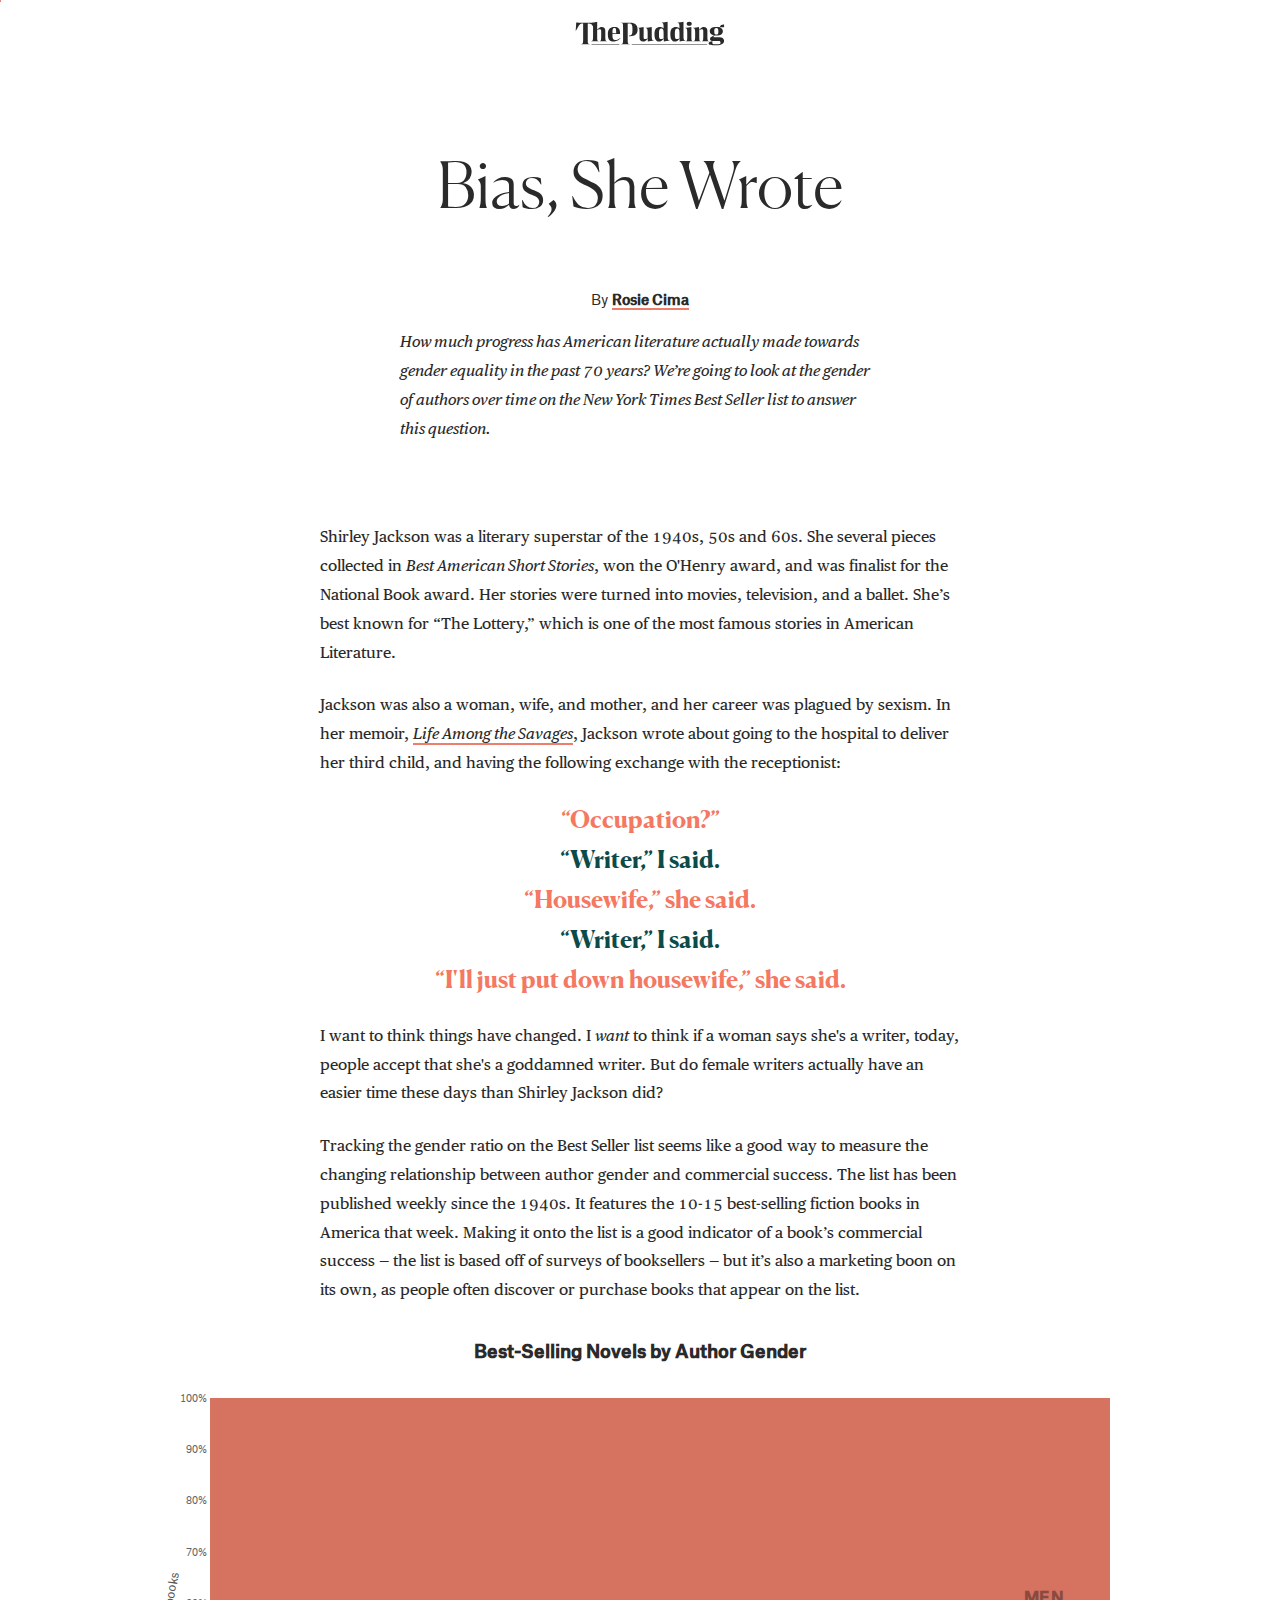
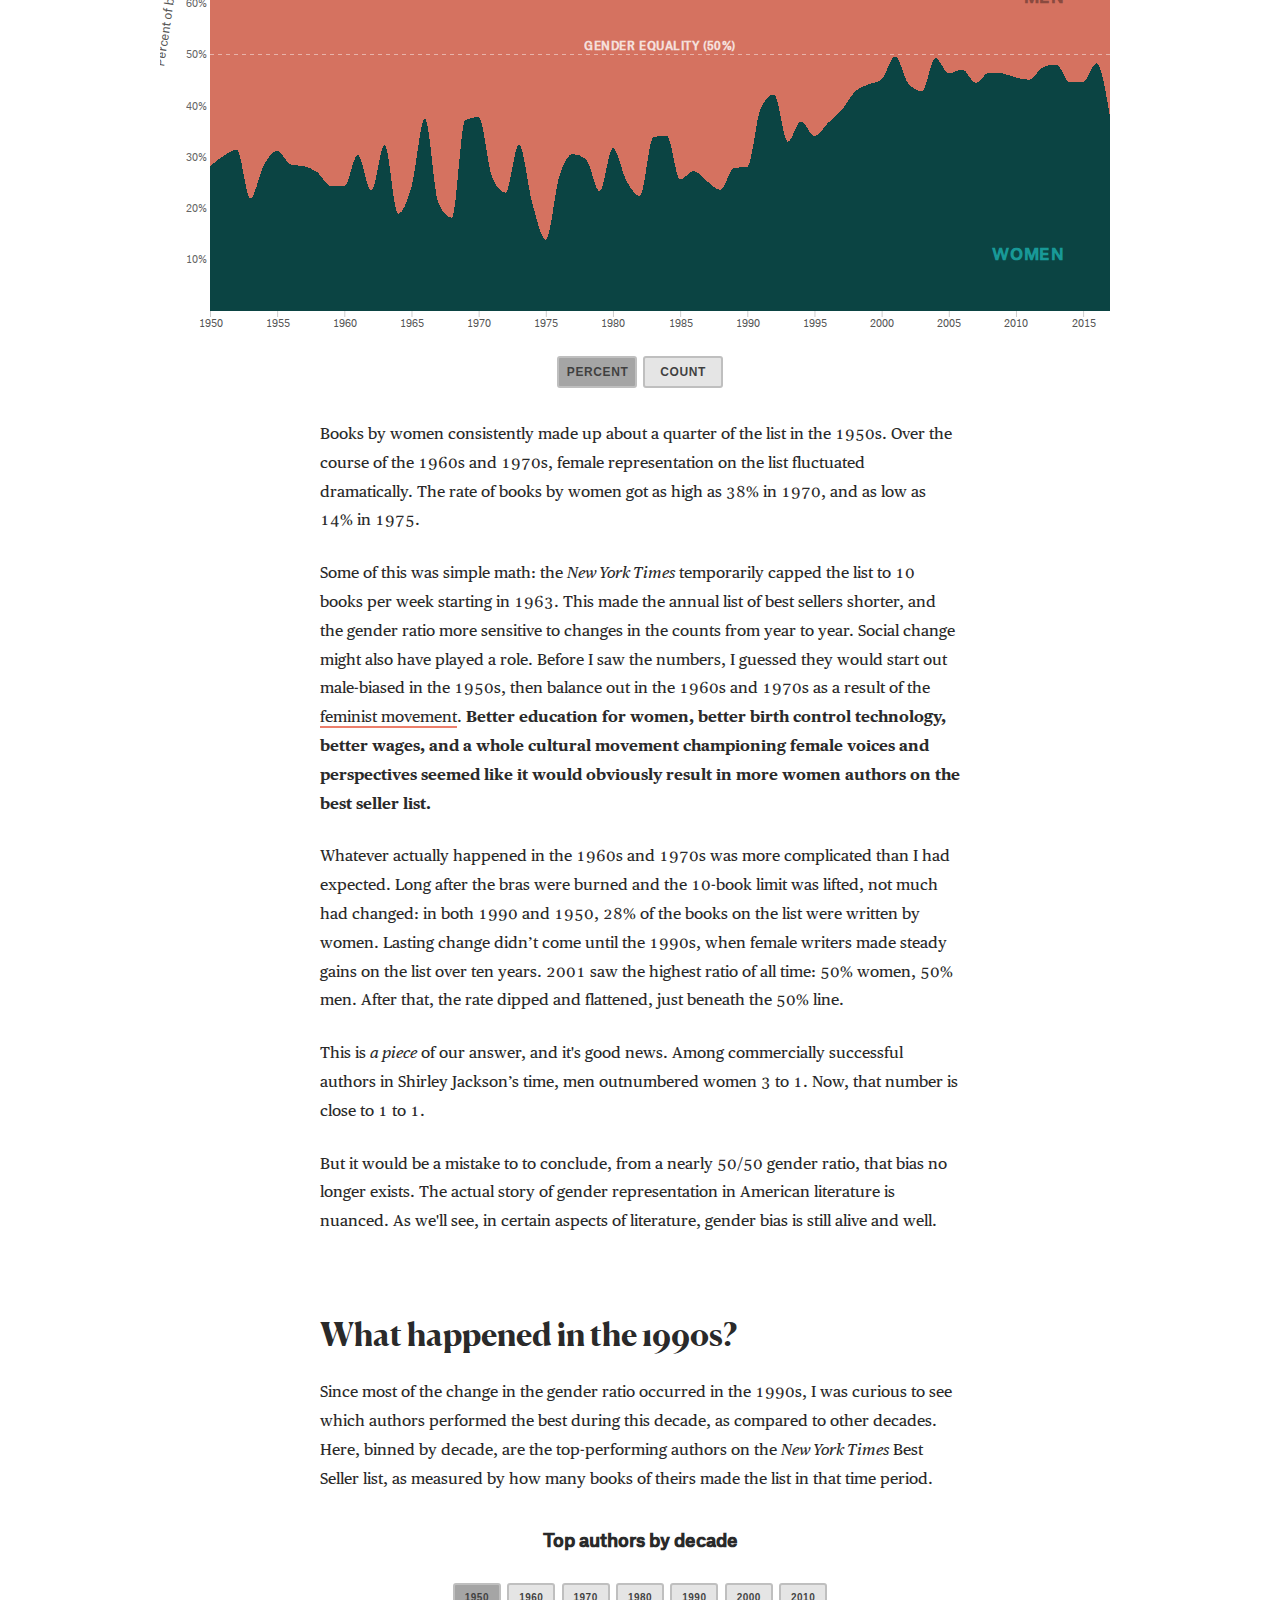
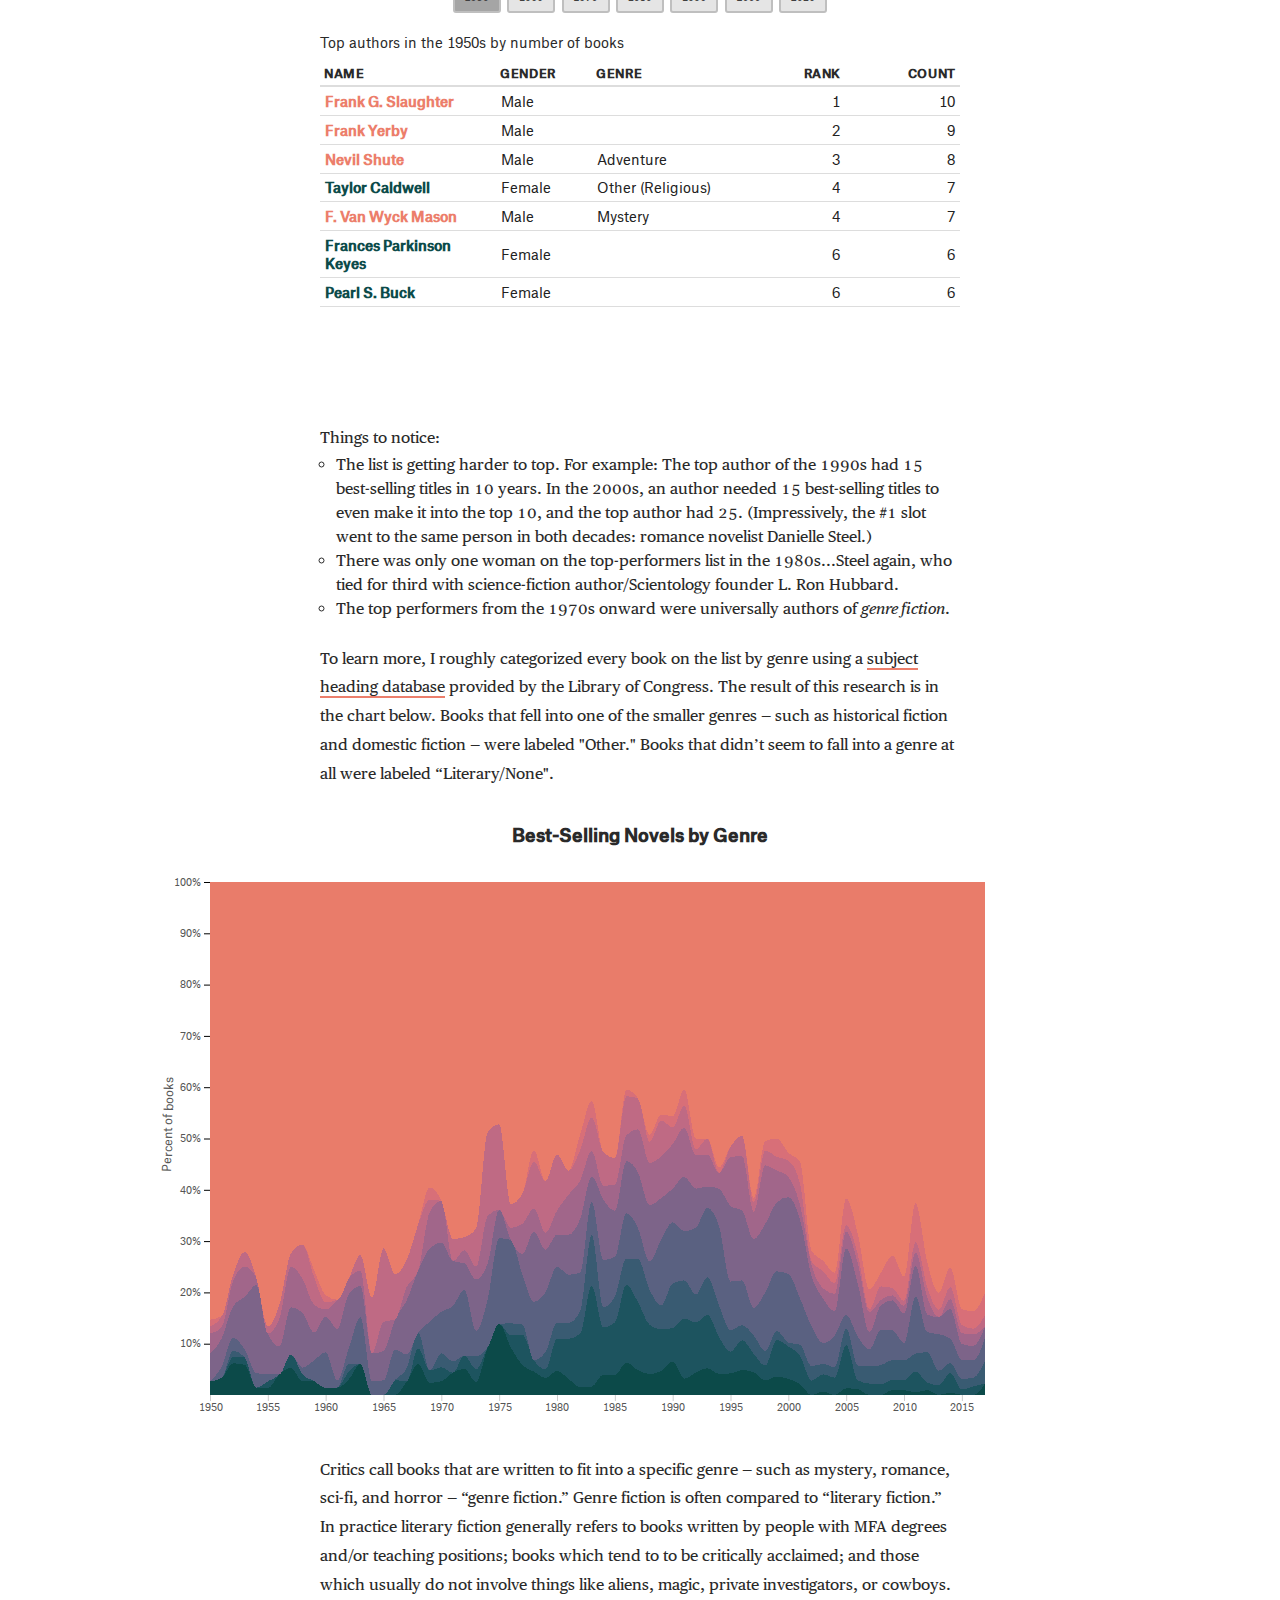
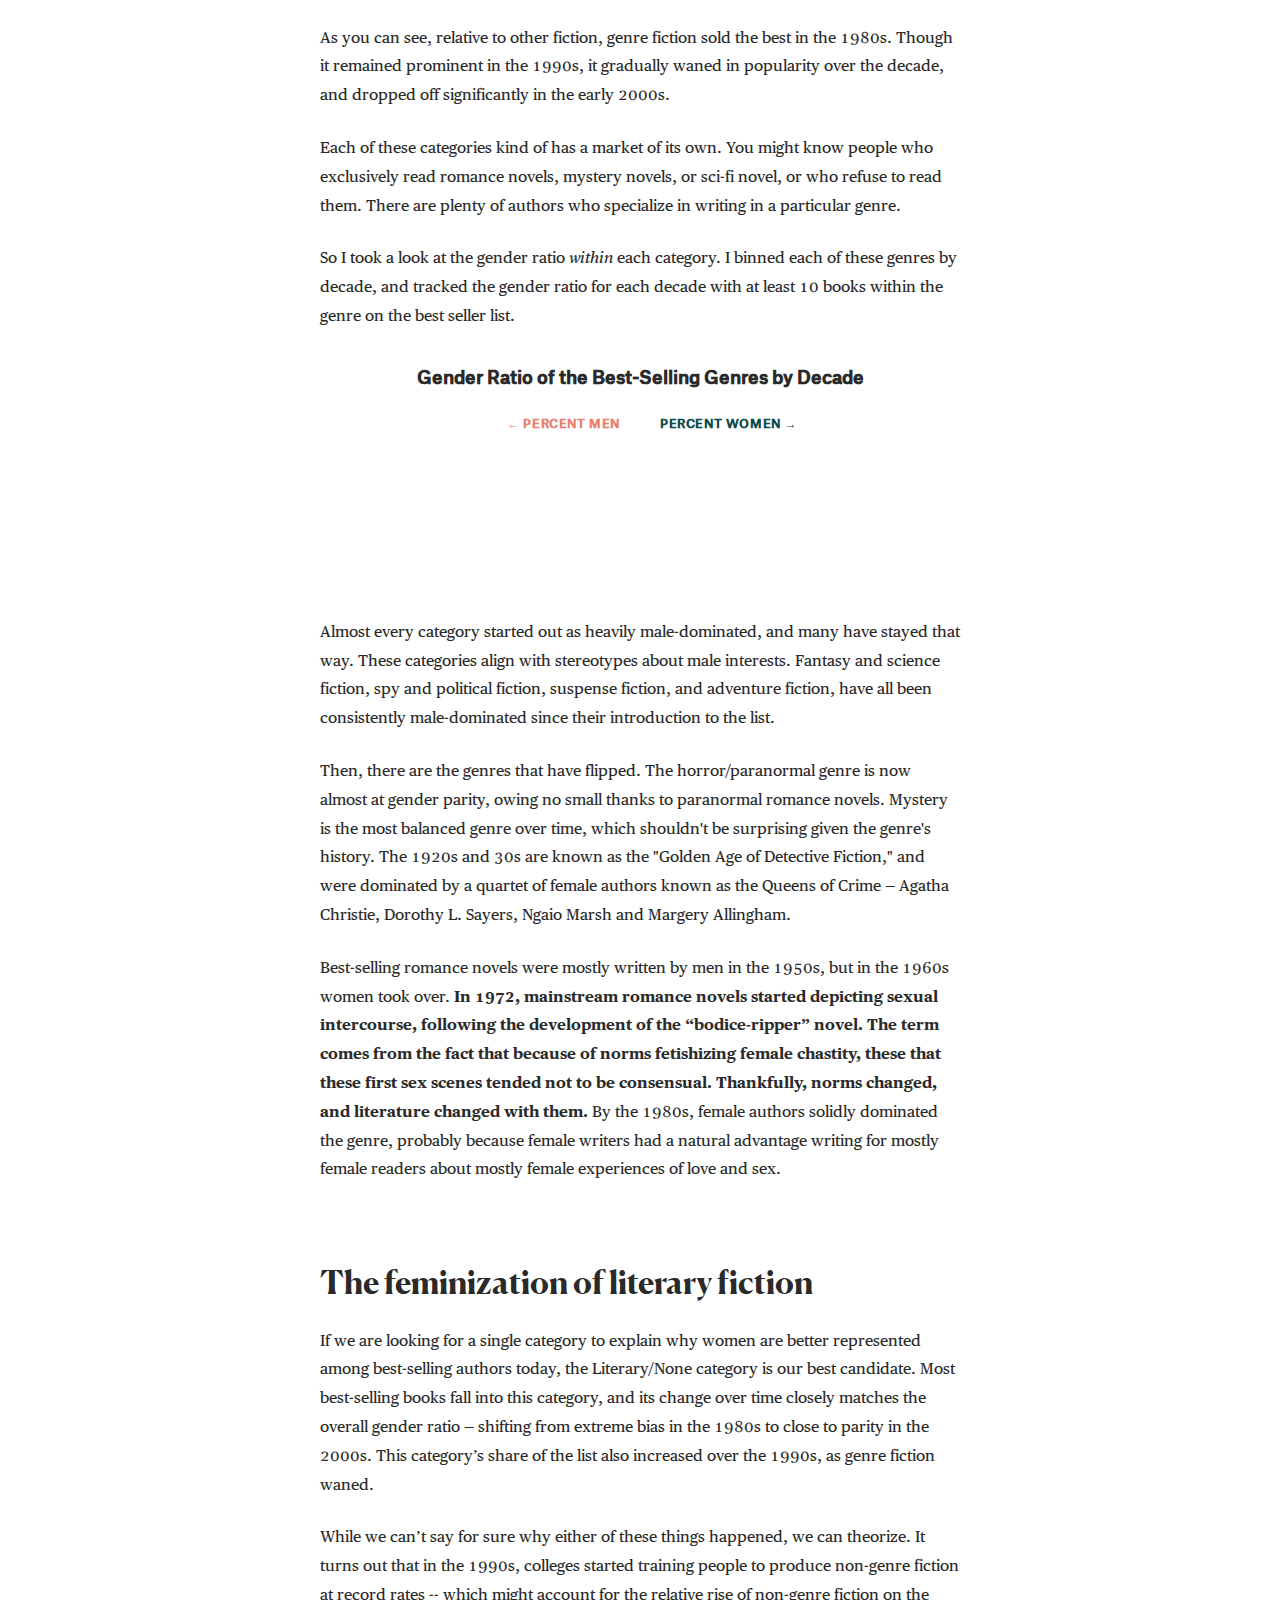
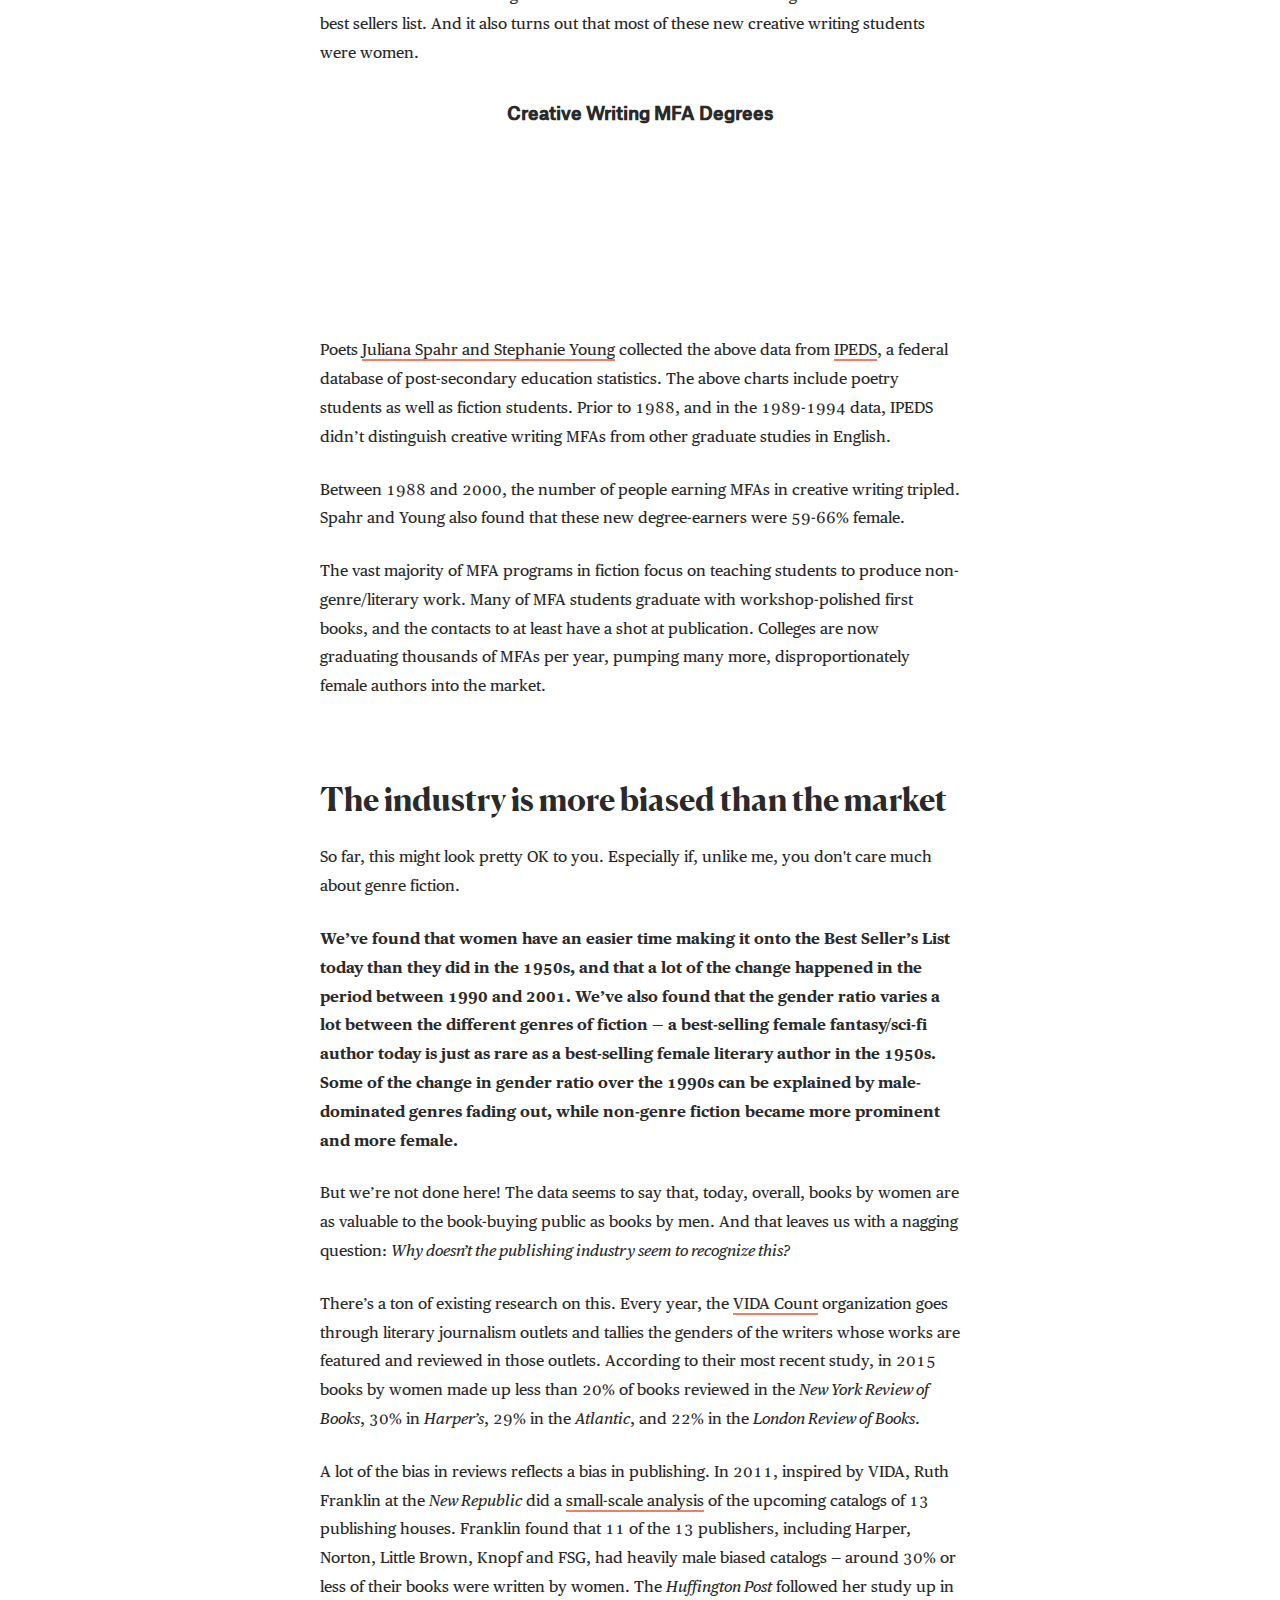
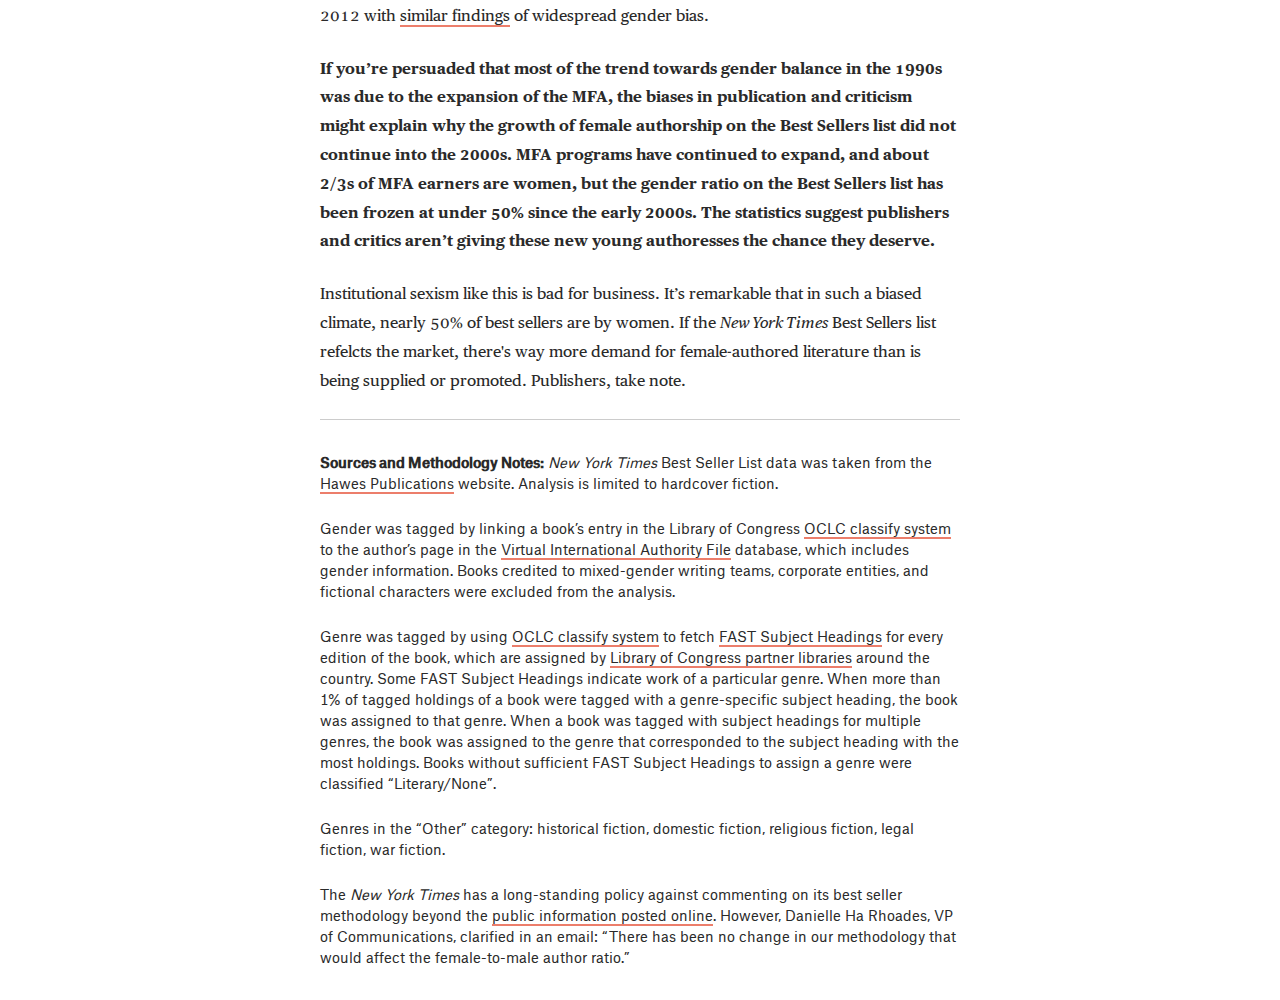
==== index.html @ 3225097a "size and intro" ====
<!doctype html>
<html lang='en' data-version='1492722223475'>
<head>

	<title>Bias, She Wrote</title>
	<meta charset='utf-8'>
	<meta name='viewport' content='width=device-width, initial-scale=1'>
	<meta http-equiv='X-UA-Compatible' content='IE=edge,chrome=1'>
	<meta name='description' content='How much progress has American literature really made towards gender equality?' />
	<meta name='news_keywords' content='bias, gender, nyt, best-sellers, books, literature, female, women' />
	
	<meta property='og:title' content='Bias, She Wrote' />
	<meta property='og:site_name' content='The Pudding'/>
	<meta property='og:url' content='https://pudding.cool/2017/05/best-sellers' />
	<meta property='og:description' content='How much progress has American literature really made towards gender equality?' />
	<meta property='og:type' content='article' />
	<meta property='og:locale' content='en_US' />
	
	<meta property='og:image' content='https://pudding.cool/2017/05/best-sellers/assets/og-img.jpg' />
	<meta property='og:image:type' content='image/jpeg' />
	<meta property='og:image:width' content='1200' />
	<meta property='og:image:height' content='600' />
	
	<meta name='twitter:card' content='summary_large_image'>
	<meta name='twitter:site' content='https://pudding.cool'>
	<meta name='twitter:creator' content='@puddingviz'>
	<meta name='twitter:title' content='Bias, She Wrote'>
	<meta name='twitter:description' content='How much progress has American literature really made towards gender equality?'>
	<meta name='twitter:image:src' content='https://pudding.cool/2017/05/best-sellers/assets/og-img.jpg'>	
	<!-- smoosh -->
	<link rel='stylesheet' href='critical.css' />
	<!-- endsmoosh -->
	
	<link rel="stylesheet" href="annotation.css" />
	<link rel="stylesheet" href="bundle.css" />

	
	<style>                     
	/*
	        This font software is the property of Commercial Type.
	
	        You may not modify the font software, use it on another website, or install it on a computer.
	
	        License information is available at http://commercialtype.com/eula
	        For more information please visit Commercial Type at http://commercialtype.com or email us at info[at]commercialtype.com
	
	        Copyright (C) 2017 Schwartzco Inc.
	        License: 1704-GNCLGK     
	*/
	
	/* Canela */
	@font-face {
	  font-family: 'Canela Web';
	  src: url('assets/fonts/Canela-Light-Web.woff2') format('woff2'),
	       url('assets/fonts/Canela-Light-Web.woff') format('woff');
	  font-weight:  300;
	  font-style:   normal;
	  font-stretch: normal;
	}
	
	@font-face {
	  font-family: 'Canela Web';
	  src: url('assets/fonts/Canela-Bold-Web.woff2') format('woff2'),
	       url('assets/fonts/Canela-Bold-Web.woff') format('woff');
	  font-weight:  700;
	  font-style:   normal;
	  font-stretch: normal;
	}
	
	
	@font-face {
	  font-family: 'Publico Text Web';
	  src: url('assets/fonts/PublicoText-Roman-Web.woff2') format('woff2'),
	       url('assets/fonts/PublicoText-Roman-Web.woff') format('woff');
	  font-weight:  400;
	  font-style:   normal;
	  font-stretch: normal;
	}
	
	@font-face {
	  font-family: 'Publico Text Web';
	  src: url('assets/fonts/PublicoText-Bold-Web.woff2') format('woff2'),
	       url('assets/fonts/PublicoText-Bold-Web.woff') format('woff');
	  font-weight:  700;
	  font-style:   normal;
	  font-stretch: normal;
	}
	
	/* Publico Text */
	@font-face {
	  font-family: 'Publico Text Web';
	  src: url('assets/fonts/PublicoText-Italic-Web.woff2') format('woff2'),
	       url('assets/fonts/PublicoText-Italic-Web.woff') format('woff');
	  font-weight:  400;
	  font-style:   italic;
	  font-stretch: normal;
	}
	
	
	@font-face {
	  font-family: 'Atlas Grotesk Web';
	  src: url('assets/fonts/AtlasGrotesk-Light-Web.woff2') format('woff2'),
	       url('assets/fonts/AtlasGrotesk-Light-Web.woff') format('woff');
	  font-weight:  300;
	  font-style:   normal;
	  font-stretch: normal;
	}
	
	@font-face {
	  font-family: 'Atlas Grotesk Web';
	  src: url('assets/fonts/AtlasGrotesk-Regular-Web.woff2') format('woff2'),
	       url('assets/fonts/AtlasGrotesk-Regular-Web.woff') format('woff');
	  font-weight:  400;
	  font-style:   normal;
	  font-stretch: normal;
	}
	
	/* Atlast Grotesk */
	@font-face {
	  font-family: 'Atlas Grotesk Web';
	  src: url('assets/fonts/AtlasGrotesk-Medium-Web.woff2') format('woff2'),
	       url('assets/fonts/AtlasGrotesk-Medium-Web.woff') format('woff');
	  font-weight:  500;
	  font-style:   normal;
	  font-stretch: normal;
	}
	
	</style>	
	<!-- smoosh -->
	<script src='critical.js'></script>
	<!-- endsmoosh -->

	<script>
		(function(i,s,o,g,r,a,m){i['GoogleAnalyticsObject']=r;i[r]=i[r]||function(){
		(i[r].q=i[r].q||[]).push(arguments)},i[r].l=1*new Date();a=s.createElement(o),
		m=s.getElementsByTagName(o)[0];a.async=1;a.src=g;m.parentNode.insertBefore(a,m)
		})(window,document,'script','https://www.google-analytics.com/analytics.js','ga');
	
		ga('create', 'UA-90567923-1', 'auto');
		ga('send', 'pageview');
	</script>
</head>
<body class='tk-publico'>

	<a href='#content' class='skip-to-main'>Skip to main content</a>
	<header>
		<a href='https://pudding.cool' target='_blank' class='logo'>
			<?xml version="1.0" encoding="utf-8"?>
<!-- Generator: Adobe Illustrator 16.0.0, SVG Export Plug-In . SVG Version: 6.00 Build 0)  -->
<!DOCTYPE svg PUBLIC "-//W3C//DTD SVG 1.1//EN" "http://www.w3.org/Graphics/SVG/1.1/DTD/svg11.dtd">
<svg version="1.1" id="Layer_1" xmlns="http://www.w3.org/2000/svg" xmlns:xlink="http://www.w3.org/1999/xlink" x="0px" y="0px"
	 width="360px" height="70px" viewBox="0 0 360 70" enable-background="new 0 0 360 70" xml:space="preserve">
<g>
	<path d="M47.759,56.812c-2.5-0.199-15.501-0.199-18.001,0v-0.449l2.05-0.301c1.8-0.25,2.45-1.35,2.45-9.351V15.061h-1.85
		c-3.6,0-5.55,1.75-9.701,9.4l-2.85,5.25h-0.5c0.3-3.2,0.95-13.25,1.05-16.601l0.05-0.05c1.8,0.15,9.3,0.5,11.101,0.5h17.551
		c2.3,0,11.05-1.45,13.201-2.15l0.05,0.05v15.852h0.25l0.95-1.101c2.9-3.35,5.3-4.4,8-4.4c4.45,0,7.05,2.351,7.05,7.45v11.551
		c0,7.65,0.75,8.851,2.65,9.201l1.1,0.2v0.449c-2.35-0.199-12.401-0.199-14.751,0v-0.449l0.5-0.15c1.55-0.45,2.25-1.351,2.25-9.251
		v-10.7c0-2.5-0.9-3.4-3.05-3.4c-0.8,0-1.75,0.2-3.15,0.65l-1.8,0.55v12.9c0,7.9,0.6,8.801,2.2,9.251l0.55,0.15v0.449
		c-2.35-0.199-12.401-0.199-14.751,0v-0.449l1.05-0.2c1.95-0.351,2.7-1.551,2.7-9.201V20.811c-2.45-4.6-5.15-5.75-8.65-5.75h-1.95
		v31.651c0,8.001,0.6,9.051,2.4,9.351l1.85,0.301V56.812z M51.009,56.163h55.653v0.649H51.009V56.163z M96.012,51.062
		c-8.551,0-12.301-4.55-12.301-13.801v-1.7c0-8.851,4.3-13.751,13.301-13.751c7.65,0,11.101,3.25,11.101,12.351v1.801H92.962v3.2
		c0,7.101,1.9,9,6,9c2.45,0,5-1.25,7.4-2.9l2-1.35l0.1,1.35l-1.6,1.45C103.913,49.412,100.112,51.062,96.012,51.062z M92.962,34.462
		h7.4v-2.7c0-6.751-1.05-7.951-3.7-7.951c-2.6,0-3.7,1.2-3.7,9.3V34.462z M128.164,56.812c-2.5-0.199-15.751-0.199-18.251,0v-0.449
		l1.85-0.301c1.8-0.3,2.4-1.35,2.4-9.351V23.511c0-8.05-0.6-9.15-2.4-9.4l-1.85-0.25v-0.45c1.35,0.1,7.8,0.15,9,0.15
		c1.45,0,8.05-0.15,9.3-0.15c10.351,0,14.951,5.05,14.951,12.801v1.5c0,7.751-4.55,12.801-14.901,12.801c-0.4,0-1.55,0-2.2-0.05
		v-1.5c0.55,0.05,1.1,0.05,1.5,0.05c3.8,0,5.351-2.9,5.351-10.45v-3.25c0-7.55-1.55-10.451-5.451-10.451c-0.4,0-2.6,0-4.05,0.05
		v31.802c0,8.001,0.65,9.101,2.45,9.351l2.3,0.301V56.812z M131.414,56.163h150.81v0.649h-150.81V56.163z M154.016,51.162
		c-4.4,0-7-2.399-7-7.5V33.161c0-7-0.45-8.55-1.8-9l-0.6-0.2v-0.4c1.8-0.2,8.35-1.1,10.65-1.65v20.902c0,2.5,0.9,3.399,3.05,3.399
		c0.75,0,1.7-0.25,3.1-0.649l1.851-0.5V33.161c0-6.9-0.801-8.2-2.701-8.85l-1.05-0.35v-0.4c2.1-0.2,9.701-1.1,12-1.65v17.901
		c0,6.851,0.75,8.201,2.65,8.801l1.1,0.351v0.449c-2.149,0.15-9.25,1.051-11.551,1.65l-0.35-5.4h-0.25l-1,1.101
		C159.166,50.013,156.766,51.162,154.016,51.162z M186.018,51.162c-5.45,0-9.051-4.45-9.051-13.601v-2.15
		c0-9.5,4.251-13.601,11.051-13.601c2.4,0,4.25,0.5,6.15,2.2l0.8,0.7h0.25v-2.6c0-6.5-0.75-7.701-2.649-8.301l-1.101-0.35v-0.4
		c2.15-0.2,9.451-1.1,11.751-1.65v28.151c0,7.001,0.8,8.451,2.7,9.051l1.05,0.351v0.449c-2.1,0.15-8.95,1.051-11.251,1.65l-0.35-5.4
		h-0.25l-1,1.101C191.168,50.013,188.718,51.162,186.018,51.162z M193.668,45.562l1.55-0.5V33.861c0-6.95-1.35-8.8-4.6-8.8
		c-3.301,0-4.65,2.6-4.65,9.55v3.7c0,6.2,1.45,7.9,4.5,7.9C191.318,46.212,192.318,46.013,193.668,45.562z M217.72,51.162
		c-5.45,0-9.001-4.45-9.001-13.601v-2.15c0-9.5,4.2-13.601,11.001-13.601c2.45,0,4.2,0.6,6.15,2.2l0.85,0.7h0.25v-2.6
		c0-6.5-0.8-7.65-2.7-8.301l-1.05-0.35v-0.4c2.101-0.2,9.451-1.1,11.751-1.65v28.151c0,7.001,0.75,8.451,2.65,9.051l1.1,0.351v0.449
		c-2.15,0.15-9,1.051-11.301,1.65l-0.35-5.4h-0.25l-1,1.101C222.87,50.013,220.47,51.162,217.72,51.162z M225.37,45.562l1.6-0.5
		V33.861c0-6.95-1.35-8.8-4.65-8.8c-3.25,0-4.6,2.6-4.6,9.55v3.7c0,6.2,1.399,7.9,4.45,7.9
		C223.02,46.212,224.02,46.013,225.37,45.562z M253.472,50.662c-2.15-0.199-11.551-0.199-13.751,0v-0.449l0.55-0.15
		c1.601-0.45,2.2-1.351,2.2-9.251v-7.65c0-6.9-0.75-8.25-2.649-8.85l-1.101-0.35v-0.4c2.15-0.2,9.7-1.1,12.001-1.65v18.901
		c0,7.9,0.7,8.801,2.25,9.251l0.5,0.15V50.662z M241.371,15.36c0-2.6,1.6-4.1,5.101-4.1c3.55,0,5.1,1.5,5.1,4.1
		c0,2.55-1.55,4.1-5.1,4.1C242.971,19.46,241.371,17.911,241.371,15.36z M286.523,50.662c-2.35-0.199-12.4-0.199-14.751,0v-0.449
		l0.5-0.15c1.551-0.45,2.251-1.351,2.251-9.251v-10.7c0-2.5-0.9-3.4-3.051-3.4c-0.8,0-1.75,0.2-3.15,0.65l-1.8,0.55v12.9
		c0,7.9,0.6,8.801,2.2,9.251l0.55,0.15v0.449c-2.35-0.199-12.4-0.199-14.751,0v-0.449l1.051-0.2c1.949-0.351,2.7-1.551,2.7-9.201
		v-7.65c0-6.9-0.801-8.2-2.7-8.85l-1.051-0.35v-0.4c2.101-0.2,9.201-1.1,11.501-1.65l0.35,5.401h0.25l1-1.101
		c2.951-3.25,5.4-4.4,8.101-4.4c4.45,0,7.051,2.351,7.051,7.45v11.551c0,7.65,0.75,8.851,2.65,9.201l1.1,0.2V50.662z
		 M302.175,58.562h-4.65c-10.451,0-12.301-1.35-12.301-3.45v-0.199c0-1.851,2.55-4.351,7.301-4.351h0.25v3.4c0,1.8,1,2.6,4.75,2.6
		h4.65c5.05,0,6.851-1.3,6.851-3.2v-0.399c0-1.801-0.851-3.2-3.501-3.2h-13.301c-2.75,0-4.2-1.301-4.2-3.7v-0.15
		c0-1.95,1.2-3.55,4.751-5.4l3-1.55v-0.5c-5.65-1-8.2-3.45-8.2-7.851v-0.25c0-5.55,4.149-8.551,13.101-8.551
		c2.45,0,4.45,0.25,6.45,0.8l0.15-0.35c1.7-3.4,3.95-5.05,8-5.05h0.9v5.35h-5.601c-0.5,0-1.851,0.1-2.25,0.2l-0.351,0.05v0.5
		c3.801,1.1,5.751,3.55,5.751,7.05v0.25c0,5.551-4.15,8.551-13.051,8.551c-1.351,0-2.551-0.101-3.75-0.25l-0.9,1.1
		c-0.851,1-1.05,1.5-1.05,1.8c0,0.351,0.199,0.5,0.6,0.5h11.65c5.851,0,8.901,2.95,8.901,7.401v0.35
		C316.126,55.312,310.275,58.562,302.175,58.562z M304.725,30.861v-0.75c0-4.7-0.85-6.3-4.05-6.3c-3.25,0-4.101,1.6-4.101,6.3v0.75
		c0,4.65,0.9,6.301,4.101,6.301S304.725,35.512,304.725,30.861z"/>
</g>
</svg>

		</a>
	</header>


	<main id='content'>

		<div class='intro'>
			<h1 class='intro__hed tk-canela'>Bias, She Wrote</h1>
			<p class='intro__byline tk-atlas'>By <a href='https://twitter.com/puddingviz' target='_blank'><strong>Rosie Cima</strong></a></p>
			<p class='intro__dek'><em>How much progress has American literature actually made towards gender equality in the past 70 years? We’re going to look at the gender of authors over time on the New York Times Best Seller list to answer this question.</em></p>
		</div>
		<div class='story__text'>
			<p>Shirley Jackson was a literary superstar of the 1940s, 50s and 60s. She several pieces collected in <em>Best American Short Stories</em>, won the O'Henry award, and was finalist for the National Book award. Her stories were turned into movies, television, and a ballet. She’s best known for “The Lottery,” which is one of the most famous stories in American Literature.</p>

			<p>Jackson was also a woman, wife, and mother, and her career was plagued by sexism. In her memoir, <a target='_blank' href="http://www.penguinrandomhouse.com/books/330235/life-among-the-savages-by-shirley-jackson/"><em>Life Among the Savages</em></a>, Jackson wrote about going to the hospital to deliver her third child, and having the following exchange with the receptionist:</p>

			<blockquote class='exchange tk-canela'>
				<p class='large reception'><strong>“Occupation?”</strong></p>
				<p class='large jackson'><strong>“Writer,” I said.</strong></p>
				<p class='large reception'><strong>“Housewife,” she said.</strong></p>
				<p class='large jackson'><strong>“Writer,” I said.</strong></p>
				<p class='large reception'><strong>“I'll just put down housewife,” she said.</strong></p>
		    </blockquote>

			<p>I want to think things have changed. I <em>want</em> to think if a woman says she's a writer, today, people accept that she's a goddamned writer. But do female writers actually have an easier time these days than Shirley Jackson did?</p>

			<p>Tracking the gender ratio on the Best Seller list seems like a good way to measure the changing relationship between author gender and commercial success. The list has been published weekly since the 1940s. It features the 10-15 best-selling fiction books in America that week. Making it onto the list is a good indicator of a book’s commercial success &mdash; the list is based off of surveys of booksellers &mdash; but it’s also a marketing boon on its own, as people often discover or purchase books that appear on the list.</p>
		</div>
		<h5 class='chart__hed tk-atlas'>Best-Selling Novels by Author Gender</h5>
		<div class='chart chart__gender'>
			<svg><g class='container'></g></svg>
			<div class='tooltip tk-atlas'>
				<p class='tooltip--year'></p>
				<p class='tooltip--male'>Male<span></span></p>
				<p class='tooltip--female'>Female<span></span></p>
			</div>
			<ul class='toggle gender__toggle'>
				<li>
					<button class='btn toggle__button is-active xx-small' value='percent'>Percent</button>
				</li><li>
					<button class='btn toggle__button xx-small' value='count'>Count</button>
				</li>
			</ul>
		</div>
		<div class='story__text'>

			<p>Books by women consistently made up about a quarter of the list in the 1950s. Over the course of the 1960s and 1970s, female representation on the list fluctuated dramatically. The rate of books by women got as high as 38% in 1970, and as low as 14% in 1975.</p>

			<p>Some of this was simple math: the <em>New York Times</em> temporarily capped the list to 10 books per week starting in 1963. This made the annual list of best sellers shorter, and the gender ratio more sensitive to changes in the counts from year to year. Social change might also have played a role. Before I saw the numbers, I guessed they would start out male-biased in the 1950s, then balance out in the 1960s and 1970s as a result of the <a href="https://en.wikipedia.org/wiki/Feminist_movement">feminist movement</a>.<b> Better education for women, better birth control technology, better wages, and a whole cultural movement championing female voices and perspectives seemed like it would obviously result in more women authors on the best seller list.</b></p>

			<p>Whatever actually happened in the 1960s and 1970s was more complicated than I had expected. Long after the bras were burned and the 10-book limit was lifted, not much had changed: in both 1990 and 1950, 28% of the books on the list were written by women. Lasting change didn’t come until the 1990s, when female writers made steady gains on the list over ten years. 2001 saw the highest ratio of all time: 50% women, 50% men. After that, the rate dipped and flattened, just beneath the 50% line.</p>

			<p>This is <em>a piece</em> of our answer, and it's good news. Among commercially successful authors in Shirley Jackson’s time, men outnumbered women 3 to 1. Now, that number is close to 1 to 1.</p>
 
			<p>But it would be a mistake to to conclude, from a nearly 50/50 gender ratio, that bias no longer exists. The actual story of gender representation in American literature is nuanced. As we'll see, in certain aspects of literature, gender bias is still alive and well.</p>
		</div>

		<div class='story__text'>
			<h3 class='subhed tk-canela'>What happened in the 1990s?</h3>

			<p>Since most of the change in the gender ratio occurred in the 1990s, I was curious to see which authors performed the best during this decade, as compared to other decades. Here, binned by decade, are the top-performing authors on the <em>New York Times</em> Best Seller list, as measured by how many books of theirs made the list in that time period.</p>

		</div>

		<h5 class='chart__hed tk-atlas'>Top authors by decade</h5>

		<div class='chart chart__tables tk-atlas'>
			<ul class='toggle tables__toggle'></ul>
			<div class='tables__container'></div>
		</div>

		<div class='story__text'>
			<p class='no-margin'>Things to notice:</p>
			<ul class='notice'>

				<li>The list is getting harder to top. For example: The top author of the 1990s had 15 best-selling titles in 10 years. In the 2000s, an author needed 15 best-selling titles to even make it into the top 10, and the top author had 25. (Impressively, the #1 slot went to the same person in both decades: romance novelist Danielle Steel.)</li>

				<li>There was only one woman on the top-performers list in the 1980s...Steel again, who tied for third with science-fiction author/Scientology founder L. Ron Hubbard.</li>

				<li>The top performers from the 1970s onward were universally authors of <em>genre fiction</em>.</li>

			</ul>

			<p>To learn more, I roughly categorized every book on the list by genre using a <a target='_blank' href="http://www.oclc.org/research/themes/data-science/fast.html">subject heading database</a> provided by the Library of Congress. The result of this research is in the chart below. Books that fell into one of the smaller genres &mdash; such as historical fiction and domestic fiction &mdash; were labeled "Other." Books that didn’t seem to fall into a genre at all were labeled “Literary/None".</p>
		</div>

		<h5 class='chart__hed tk-atlas'>Best-Selling Novels by Genre</h5>
		<div class='chart chart__genre'>
			<ul class='mobile-legend'></ul>
			<svg><g class='container'></g></svg>
			<div class='tooltip tk-atlas'>
				<p class='tooltip--year'></p>
			</div>
		</div>
		<div class='story__text'>
			<p>Critics call books that are written to fit into a specific genre &mdash; such as mystery, romance, sci-fi, and horror &mdash; “genre fiction.” Genre fiction is often compared to “literary fiction.” In practice literary fiction generally refers to books written by people with MFA degrees and/or teaching positions; books which tend to to be critically acclaimed; and those which usually do not involve things like aliens, magic, private investigators, or cowboys.</p>

			<p>As you can see, relative to other fiction, genre fiction sold the best in the 1980s. Though it remained prominent in the 1990s, it gradually waned in popularity over the decade, and dropped off significantly in the early 2000s.</p>

			<p>Each of these categories kind of has a market of its own. You might know people who exclusively read romance novels, mystery novels, or sci-fi novel, or who refuse to read them. There are plenty of authors who specialize in writing in a particular genre.</p>

			<p>So I took a look at the gender ratio <em>within</em> each category. I binned each of these genres by decade, and tracked the gender ratio for each decade with at least 10 books within the genre on the best seller list.</p>
		</div>
		<h5 class='chart__hed tk-atlas'>Gender Ratio of the Best-Selling Genres by Decade</h5>
		<div class='chart chart__smult'>
			<ul class='chart__key tk-atlas'>
				<li class='key__value key--men xx-small'>&larr; Percent Men</li>
				<li class='key__value key--women xx-small'>Percent Women &rarr;</li>
			</ul>
			<svg><g class='container'></g></svg>
		</div>
		<div class='story__text'>
			<p>Almost every category started out as heavily male-dominated, and many have stayed that way. These categories align with stereotypes about male interests. Fantasy and science fiction, spy and political fiction, suspense fiction, and adventure fiction, have all been consistently male-dominated since their introduction to the list.</p>

			<p>Then, there are the genres that have flipped. The horror/paranormal genre is now almost at gender parity, owing no small thanks to paranormal romance novels. Mystery is the most balanced genre over time, which shouldn't be surprising given the genre's history. The 1920s and 30s are known as the "Golden Age of Detective Fiction," and were dominated by a quartet of female authors known as the Queens of Crime &mdash; Agatha Christie, Dorothy L. Sayers, Ngaio Marsh and Margery Allingham.</p>

			<p>Best-selling romance novels were mostly written by men in the 1950s, but in the 1960s women took over. <b>In 1972, mainstream romance novels started depicting sexual intercourse, following the development of the “bodice-ripper” novel. The term comes from the fact that because of norms fetishizing female chastity, these that these first sex scenes tended not to be consensual. Thankfully, norms changed, and literature changed with them. </b>By the 1980s, female authors solidly dominated the genre, probably because female writers had a natural advantage writing for mostly female readers about mostly female experiences of love and sex.</p>

		</div>

		<div class='story__text'>
		<h3 class='subhed tk-canela'>The feminization of literary fiction</h3>
			<p>If we are looking for a single category to explain why women are better represented among best-selling authors today, the Literary/None category is our best candidate. Most best-selling books fall into this category, and its change over time closely matches the overall gender ratio — shifting from extreme bias in the 1980s to close to parity in the 2000s. This category’s share of the list also increased over the 1990s, as genre fiction waned.</p>
 
			<p>While we can’t say for sure why either of these things happened, we can theorize. It turns out that in the 1990s, colleges started training people to produce non-genre fiction at record rates -- which might account for the relative rise of non-genre fiction on the best sellers list. And it also turns out that most of these new creative writing students were women.</p>
 
 		</div>
		<div class='chart chart__mfa'>
			<h5 class='chart__hed tk-atlas'>Creative Writing MFA Degrees</h5>
			<svg class='container__line'></svg><svg class='container__area'></svg>
		</div>
		<div class='story__text'>

			<p>Poets <a href="https://lareviewofbooks.org/article/the-program-era-and-the-mainly-white-room/">Juliana Spahr and Stephanie Young</a> collected the above data from <a href="https://nces.ed.gov/ipeds/home/usethedata">IPEDS</a>, a federal database of post-secondary education statistics. The above charts include poetry students as well as fiction students. Prior to 1988, and in the 1989-1994 data, IPEDS didn’t distinguish creative writing MFAs from other graduate studies in English.</p>

			<p>Between 1988 and 2000, the number of people earning MFAs in creative writing tripled. Spahr and Young also found that these new degree-earners were 59-66% female.</p>
 
			<p>The vast majority of MFA programs in fiction focus on teaching students to produce non-genre/literary work. Many of MFA students graduate with workshop-polished first books, and the contacts to at least have a shot at publication. Colleges are now graduating thousands of MFAs per year, pumping many more, disproportionately female authors into the market.</p>


		</div>
		<div class="story__text">
		<h3 class='subhed tk-canela'>The industry is more biased than the market</h3>

		<p>So far, this might look pretty OK to you. Especially if, unlike me, you don't care much about genre fiction.</p>

		<b><p>We’ve found that women have an easier time making it onto the Best Seller’s List today than they did in the 1950s, and that a lot of the change happened in the period between 1990 and 2001. We’ve also found that the gender ratio varies a lot between the different genres of fiction &mdash; a best-selling female fantasy/sci-fi author today is just as rare as a best-selling female literary author in the 1950s. Some of the change in gender ratio over the 1990s can be explained by male-dominated genres fading out, while non-genre fiction became more prominent and more female.</p></b>

		<p>But we’re not done here! The data seems to say that, today, overall, books by women are as valuable to the book-buying public as books by men. And that leaves us with a nagging question: <em>Why doesn’t the publishing industry seem to recognize this?</em></p>

		<p>There’s a ton of existing research on this. Every year, the <a target='_blank' href="http://www.vidaweb.org/">VIDA Count</a> organization goes through literary journalism outlets and tallies the genders of the writers whose works are featured and reviewed in those outlets. According to their most recent study, in 2015 books by women made up less than 20% of books reviewed in the <em>New York Review of Books</em>, 30% in <em>Harper’s</em>, 29% in the <em>Atlantic</em>, and 22% in the <em>London Review of Books</em>.</p>

		<p>A lot of the bias in reviews reflects a bias in publishing. In 2011, inspired by VIDA, Ruth Franklin at the <em>New Republic</em> did a <a target='_blank' href="https://newrepublic.com/article/82930/vida-women-writers-magazines-book-reviews">small-scale analysis</a> of the upcoming catalogs of 13 publishing houses. Franklin found that 11 of the 13 publishers, including Harper, Norton, Little Brown, Knopf and FSG, had heavily male biased catalogs &mdash; around 30% or less of their books were written by women. The <em>Huffington Post</em> followed her study up in 2012 with <a target='_blank' href="http://www.huffingtonpost.com/2012/03/13/book-gender_n_1324560.html">similar findings</a> of widespread gender bias.
		</p>

		<b><p>If you’re persuaded that most of the trend towards gender balance in the 1990s was due to the expansion of the MFA, the biases in publication and criticism might explain why the growth of female authorship on the Best Sellers list did not continue into the 2000s. MFA programs have continued to expand, and about 2/3s of MFA earners are women, but the gender ratio on the Best Sellers list has been frozen at under 50% since the early 2000s. The statistics suggest publishers and critics aren’t giving these new young authoresses the chance they deserve.</p></b>

		<p>Institutional sexism like this is bad for business. It’s remarkable that in such a biased climate, nearly 50% of best sellers are by women. If the <em>New York Times</em> Best Sellers list refelcts the market, there's way more demand for female-authored literature than is being supplied or promoted. Publishers, take note.</p>

		<div class='methodology tk-atlas'>
		<p class='x-small'><strong>Sources and Methodology Notes:</strong><em> New York Times</em> Best Seller List data was taken from the <a target='_blank' href="http://www.hawes.com/pastlist.htm">Hawes Publications</a> website. Analysis is limited to hardcover fiction.</p>

			<p class='x-small'>Gender was tagged by linking a book’s entry in the Library of Congress <a target='_blank' href="http://classify.oclc.org/classify2/">OCLC classify system</a> to the author’s page in the <a target='_blank' href="https://viaf.org/">Virtual International Authority File</a> database, which includes gender information. Books credited to mixed-gender writing teams, corporate entities, and fictional characters were excluded from the analysis.</p>

			<p class='x-small'>Genre was tagged by using <a target='_blank' href="http://classify.oclc.org/classify2/">OCLC classify system</a> to fetch <a target='_blank' href="http://www.oclc.org/research/themes/data-science/fast.html">FAST Subject Headings</a> for every edition of the book, which are assigned by <a target='_blank' href="http://id.loc.gov/authorities/subjects.html">Library of Congress partner libraries</a> around the country. Some FAST Subject Headings indicate work of a particular genre. When more than 1% of tagged holdings of a book were tagged with a genre-specific subject heading, the book was assigned to that genre. When a book was tagged with subject headings for multiple genres, the book was assigned to the genre that corresponded to the subject heading with the most holdings. Books without sufficient FAST Subject Headings to assign a genre were classified “Literary/None”.</p>

			<p class='x-small'>Genres in the “Other” category: historical fiction, domestic fiction, religious fiction, legal fiction, war fiction.</p>

			<p class='x-small'>The <em>New York Times</em> has a long-standing policy against commenting on its best seller methodology beyond the <a target='_blank' href="https://www.nytimes.com/books/best-sellers/methodology/?_r=0">public information posted online</a>. However, Danielle Ha Rhoades, VP of Communications, clarified in an email: “There has been no change in our methodology that would affect the female-to-male author ratio.”</p>
		</div>
	</main>

	<script src='find-polyfill.js'></script>
	<script src='find-index-polyfill.js'></script>
	<script src='d3.v4.min.js'></script>
	<script src='d3-annotate-min.js'></script>
	<script src='d3-legend.min.js'></script>
	
	<script src='gender.js'></script>
	<script src='genre.js'></script>
	<script src='smult.js'></script>
	<script src='table.js'></script>
	<script src='mfa.js'></script>

	<script src='https://pudding.cool/assets/scripts/pudding-footer.js?version=10' async></script>
</body>
</html>
---- critical.css ----
*{box-sizing:border-box}a,abbr,acronym,address,applet,article,aside,audio,b,big,blockquote,body,canvas,caption,center,cite,code,dd,del,details,dfn,div,dl,dt,em,embed,fieldset,figcaption,figure,footer,form,h1,h2,h3,h4,h5,h6,header,hgroup,html,i,iframe,img,ins,kbd,label,legend,li,mark,menu,nav,object,ol,output,p,pre,q,ruby,s,samp,section,small,span,strike,strong,sub,summary,sup,table,tbody,td,tfoot,th,thead,time,tr,tt,u,ul,var,video{margin:0;padding:0;border:0;font-size:100%;font:inherit;vertical-align:baseline}article,aside,details,figcaption,figure,footer,header,hgroup,main,menu,nav,section{display:block}a img{border:none}blockquote{quotes:none}blockquote:after,blockquote:before{content:'';content:none}table{border-collapse:collapse;border-spacing:0}caption,td,th{text-align:left;font-weight:400;vertical-align:middle}.hide-accessible{width:1px;height:1px;overflow:hidden;position:absolute}.hide-invisible{visibility:hidden}.hide-display{display:none}.skip-to-main{width:1px;height:1px;overflow:hidden;position:absolute}.skip-to-main:focus{width:auto;height:auto;background-color:#efefef;padding:.5em;z-index:1}.tk-canela{font-family:Georgia,Times,serif}.loaded-canela .tk-canela{font-family:'Canela Web',Georgia,Times,serif}.tk-publico{font-family:Georgia,Times,serif}.loaded-publico .tk-publico{font-family:'Publico Text Web',Georgia,Times,serif}.tk-atlas{font-family:Helvetica,Arial,sans-serif}.loaded-atlas .tk-atlas{font-family:'Atlas Grotesk Web',Helvetica,Arial,sans-serif}.xxx-small{font-size:10px;line-height:1.5}.xx-small{font-size:12px;line-height:1.5}.x-small{font-size:14px;line-height:1.5}.small{font-size:16px;line-height:1.5}.medium{font-size:18px;line-height:1.5}.large{font-size:24px;line-height:1.5}.x-large{font-size:32px;line-height:1.2}.xx-large{font-size:48px;line-height:1.2}.xxx-large{font-size:64px;line-height:1.2}body{font-feature-settings:'kern' 1,'onum' 1,'liga' 0,'tnum' 1;-webkit-font-smoothing:antialiased;-moz-osx-font-smoothing:grayscale;-webkit-tap-highlight-color:transparent;background-color:#fff;color:#2a2a2a;font-size:18px}h1{font-size:64px;line-height:1.2;margin:1.5rem 0}h2{font-size:48px;line-height:1.2;margin:1.5rem 0}h3{font-size:32px;line-height:1.2;margin:1.5rem 0}h4{font-size:24px;line-height:1.5;margin:1.5rem 0}h5{font-size:18px;line-height:1.5;margin:1.5rem 0}h6{font-size:16px;line-height:1.5;margin:1.5rem 0}p{margin:1.5rem 0;font-size:18px;line-height:1.5}a{text-decoration:none;border-bottom:2px solid #f06;color:#2a2a2a}a:hover,a:visited{color:#2a2a2a}b,strong{font-weight:700}em,i{font-style:italic}ul{list-style-type:none}li{font-size:18px;line-height:1.5}img,video{display:block;width:100%}button{cursor:pointer;border:none;outline:0;margin:0;padding:0;font-size:1rem}h1{font-size:64px;line-height:1.2}sub,sup{font-size:.75rem;line-height:0;position:relative;vertical-align:baseline}sup{top:-.5em}sub{bottom:-.25em}header{z-index:1000;width:180px;margin:0 auto}header a.logo{display:block;padding:1rem;border:none}header a.logo svg{width:180px;height:35px;fill:#2a2a2a;display:block}@media only screen and (min-width:25em){.hack{display:none}}@media only screen and (min-width:40em){.hack{display:none}}@media only screen and (min-width:50em){.hack{display:none}}@media only screen and (min-width:60em){.hack{display:none}}
---- annotation.css ----
:root {
    --annotation-color: #ccc;
}

.annotation path {
  stroke: var(--annotation-color);
  fill: none;
}

.chart__genre .annotation path {
  stroke: #fff;
  stroke-opacity: 0.5;
  fill: none;
}

.annotation text,
.annotation .annotation-connector .connector-dot,
.annotation path.connector-arrow,
.annotation.callout.rect path.subject{
  fill: var(--annotation-color);
}

.annotation-note-title {
  font-size: 12px;
}

.annotation-note-label {
  font-size: 12px;
}


.chart__genre .annotation text {
  fill: #fff;
  font-weight: bold;
}


.annotation-note-bg {
  fill: rgba(0, 0, 0, 0);;
}

.annotation.callout.rect path.subject{
  fill-opacity: .1;
}

.annotation.badge path.subject-pointer, .annotation.badge path.subject {
  fill: var(--annotation-color);
  stroke-width: 3px;
  stroke-linecap: round;
} 

.annotation.badge path.subject-ring {
  fill: white;
  stroke-width: 3px;
}

.annotation.badge .badge-text {
  fill: white;
  font-size: .7em;
}

/* Handling edit mode styles */
.editable .annotation-subject, .editable .annotation-note {
  cursor: move;
}

circle.handle {
  stroke-dasharray: 5;
  stroke: var(--annotation-color);
  fill: rgba(255, 255, 255, .2);
  cursor: move;

  stroke-opacity: .4;
}
---- bundle.css ----
body {
  background-color: #fff;
  color: #2a2a2a;
  font-size: 16px;
}

p {
  font-size: 1rem;
  line-height: 1.8;
}
a {
  text-decoration: none;
  border-bottom: 2px solid #EC7E6B;
  color: #2a2a2a;
}
a:visited,
a:hover {
  color: #2a2a2a;
}

.jackson {
  color: #0C4B4A;
}

.reception {
  color: #f47862;
  /*color: #fbe4df;*/
}

blockquote {
  padding: 0 1rem;
}

blockquote p {
  margin: 0;
}
.story__text .exchange {
  /*background-color: #EC7E6B;*/
  /*border-radius: 3px;*/
}
.story__text .exchange p {
  text-align: center;
  margin: 0;
  margin-bottom: 0.25rem;
}
.intro {
  margin: 5rem auto;
}
.intro__hed {
  max-width: 55rem;
  margin: 0 auto;
  font-size: 2rem;
  margin-bottom: 4rem;
  text-align: center;
}
.intro__byline {
  font-size: 0.85rem;
  text-align: center;
  margin-bottom: 1rem;
}
.intro__dek {
  font-size: 1rem;
  max-width: 30rem;
  margin: 0 auto;
}
/* STORY */
main {
  padding: 0 0.75rem;
}

.subhed {
  margin-top: 5rem;
  font-weight: bold;
}

.story__text {
  max-width: 40rem;
  margin: 2rem auto;
}

.story__text p {
  margin-bottom: 1.5rem;
}

.btn {
  border-radius: 3px;
  padding: 0.5rem;
  line-height: 1;
  width: 5rem;
  font-weight: bold;
  text-transform: uppercase;
  letter-spacing: 0.05em;
  background-color: #ddd;
  border: 2px solid #aaa;
  opacity: 0.75;
}

.btn.is-active {
  background-color: #888;
}

.chart {
  max-width: 60rem;
  margin: 0 auto;
  position: relative;
}

.chart path {
  shape-rendering: crispEdges;
}

.chart text {
  fill: #555;
  font-family: 'Atlas Grotesk Web', Arial, sans-serif;
}

.chart__hed {
  font-weight: bold;
  text-align: center; 
}

/* SMULT */
.chart__smult {
  
}

.bar--women {
  fill: #0C4B4A;
}

.bar--men {
  fill: #EC7E6B;
}

.genre__title {
  font-size: 12px;
  font-weight: bold;
}

.decade text {
  font-size: 12px;
  fill: #888;
}

.decade .decade__percent {
  visibility: hidden;
  font-size: 10px;
}

.decade .decade__percent--men {
  /*fill: #EC7E6B;*/
  fill: #f47862;
}

.decade .decade__percent--women {
  fill: #0C4B4A;
}

.decade__percent.is-visible {
  visibility: visible;
}

.chart__key {
  height: 100%;
  overflow: hidden;
}
.chart__key li {
  width: 50%;
  float: left;
  padding: 0 20px;
  font-weight: bold;
  text-transform: uppercase;
  letter-spacing: 0.05em;
}

.chart__key .key--men {
  text-align: right;
  color: #EC7E6B;
}

.chart__key .key--women {
  color: #0C4B4A;
}

/* GENDER */
.chart__gender {
  
}

.chart .tooltip {
  position: absolute;
  pointer-events: none;
  background-color: rgba(255,255,255,0.9);
  border-radius: 3px;
  border: 1px solid #ddd;
  color: #333;
  padding: 0.25rem 0.5rem;
  visibility: hidden;
}

.chart .tooltip p {
  font-size: 12px;
  display: -webkit-box;
  display: -ms-flexbox;
  display: -webkit-flex;
  display: flex;
  -webkit-justify-content: space-between;
  justify-content: space-between;
  margin: 0;
  margin-bottom: 0.25rem;
  line-height: 1.25;
  border-bottom: 1px dotted #ccc;
}
.chart__gender .tooltip p {
  width: 6rem;
}

.chart__genre .tooltip p {
  width: 9rem;
  padding: 0 0.25rem;
}

.chart__genre .tooltip .selected {
  color: #fff;
  font-weight: bold;
}

.chart p.tooltip--year {
  border-bottom: none;
  margin-bottom: 0.25rem;
  font-weight: bold;
}

.tooltip span {
  font-weight: bold;
}

.chart__gender .tooltip--male span {
  color: #EC7E6B;
}

.chart__gender .tooltip--female span {
  color: #0C4B4A;
}


.chart__gender .fifty-percent-line {
  fill: none;
  stroke: #fff;
  stroke-opacity: 0.6;
  stroke-width: 1px;
  stroke-dasharray: 4px 4px;
}

.chart__gender .fifty-percent-label {
  fill: #fff;
  font-size: 11px;
  text-transform: uppercase;
  font-weight: bold;
  letter-spacing: 0.05em;
}

.vertical {
  fill: #ddd;
  fill-opacity: 0.5;
  pointer-events: none;
  visibility: hidden;
}

.chart__gender text {
  font-size: 12px;
}

.chart__gender text.area__label {
  font-size: 16px;
  text-transform: uppercase;
  font-weight: bold;
  letter-spacing: 0.05em;
} 

.chart__gender .axis path {
  display: none;
}

.chart .axis--x line {
  stroke-opacity: 0.2;
}

.chart__mfa .label {
  font-weight: bold;
  text-transform: uppercase;
}

.chart__mfa .title {
  font-size: 12px;
  font-weight: bold;
}

.chart__mfa .axis path {
  display: none;
}

.chart__mfa rect {
  fill-opacity: .8;
}


.chart__mfa text {
  font-size: 12px;
}

.chart__mfa .axis--y line {
    stroke-dasharray: 4px 4px;
    stroke-opacity: 0.2;
}

.chart__mfa .axis--y .tick:nth-child(2) {
  display: none;
}

.chart__gender .axis--y line {
    stroke-dasharray: 4px 4px;
    stroke-opacity: 0.2;
}

.chart .axis--y .tick:nth-child(2) {
  display: none;
}

.chart__gender .axis text {
    font-size: 10px;
}

.chart__gender .interaction {
  fill-opacity: 0;
}






/* GENRE */
.chart__genre {
  
}

.chart__genre text {
  font-size: 12px;
}

.chart__genre .axis path {
  display:  none;
}

.chart__genre .axis text {
    font-size: 10px;
}

.chart__genre .area {
  stroke: none;
  -webkit-transition: fill-opacity 200ms;
  transition: fill-opacity 200ms;
}

.chart__genre .area.is-inactive {
  stroke: none;
  fill-opacity: 0.85;
}

.chart__genre .area.is-active {
  stroke: none;
  fill-opacity: 1;
}

.chart__genre .line-nineties {
  fill: none;
  stroke: #fff;
  stroke-opacity: 0.6;
  stroke-width: 1px;
  stroke-dasharray: 4px 4px;
  pointer-events: none;
}

.legend-container.is-hidden {
  display: none;
}

.legend-container text {
  padding: 1rem;
  font-size: 11px;
}

.toggle {
  margin: 1rem auto;
  text-align: center;
}

.toggle li {
  display: inline-block;
  margin: 0 0.2rem;
}

.chart__tables .btn {
  width: auto;
  padding: 0.5rem 0.25rem;
}

.chart__tables .toggle li {
  margin: 0.1rem;
}

.chart__genre .mobile-legend {
  display: block;
  height: 100%;
  overflow: hidden;
  margin-bottom: 1rem;
}

.chart__genre .mobile-legend li {
  float: left;
  padding: 0.25rem;
  line-height: 1;
  margin-right: 0.2rem;
  margin-bottom: 0.2rem;
  font-size: 11px;
  border-radius: 3px;
}


.notice li {
  list-style-type: circle;
  margin-left: 1rem;
  font-size: 1rem;
}

p.no-margin {
  margin-bottom: 0;
}


/* TABLES */
.chart__tables {
  max-width: 40rem;
  margin: 0 auto;
}

.tables__container {
  min-height: 360px;
}

.chart__tables table {
  width: 100%;
  margin: 1rem auto;
  border-collapse: collapse;
  border-spacing: 0;
  display: none;
}

.chart__tables caption {
  margin-bottom: 0.5rem;
  /*text-align:  center;*/
  width: 100%;
}

.chart__tables table.is-active {
  display: table;
}

.chart__tables thead {
  border-bottom: 2px solid #ddd;
  font-size: 10px;
}

.chart__tables tbody {
  font-size: 12px;
}

.chart__tables tr {
  border-bottom: 1px solid #ddd;
  color: #222;
}
.chart__tables tr.highlight {
  background-color: #dcf1f0 !important;
}
.chart__tables zebra tr:nth-child(even) {
  background-color: #f6f6f6;
}
.chart__tables th {
  font-weight: bold;
  padding: 0.35em;
  /*display: table-cell;*/
  text-transform: uppercase;
  letter-spacing: 0.05em;
}
.chart__tables td {
  padding: 0.35em;
  /*display: table-cell;*/
}
.chart__tables .highlight td {
  font-weight: bold;
}
.chart__tables th.is-number, td.is-number {
  text-align: right;
}

.is-hidden {
  display: none;
}

.methodology {
  border-top: 1px solid #ccc;
  padding-top: 0.5rem;
}

@media only screen and (min-width: 700px) {
  .chart__genre .mobile-legend {
    display: none;
  }
}

@media only screen and (min-width: 25em) {
  .hack {
    display: none;
  }
}
@media only screen and (min-width: 40em) {
  .hack {
    display: none;
  }
  .chart__tables thead {
    font-size: 12px;
  }

  .chart__tables tbody {
    font-size: 14px;
  }
  .chart__tables tbody td:first-child, .chart__tables thead td:first-child {
    width: 11rem;
  }

  .chart__tables tbody td:nth-child(2), .chart__tables thead td:nth-child(2) {
    width: 6rem;
  }

  .chart__tables tbody td:nth-child(3), .chart__tables thead td:nth-child(3) {
    width: 10rem;
  }

  .chart__tables .toggle li {
    margin: 0.2rem;
  }

  .chart__tables .btn {
    padding: 0.5rem 0.25rem;
    width: 3rem;
  }
}
@media only screen and (min-width: 50em) {
  .hack {
    display: none;
  }
  .intro__hed {
    font-size: 4rem;
  }
}
@media only screen and (min-width: 60em) {
  .hack {
    display: none;
  }
}
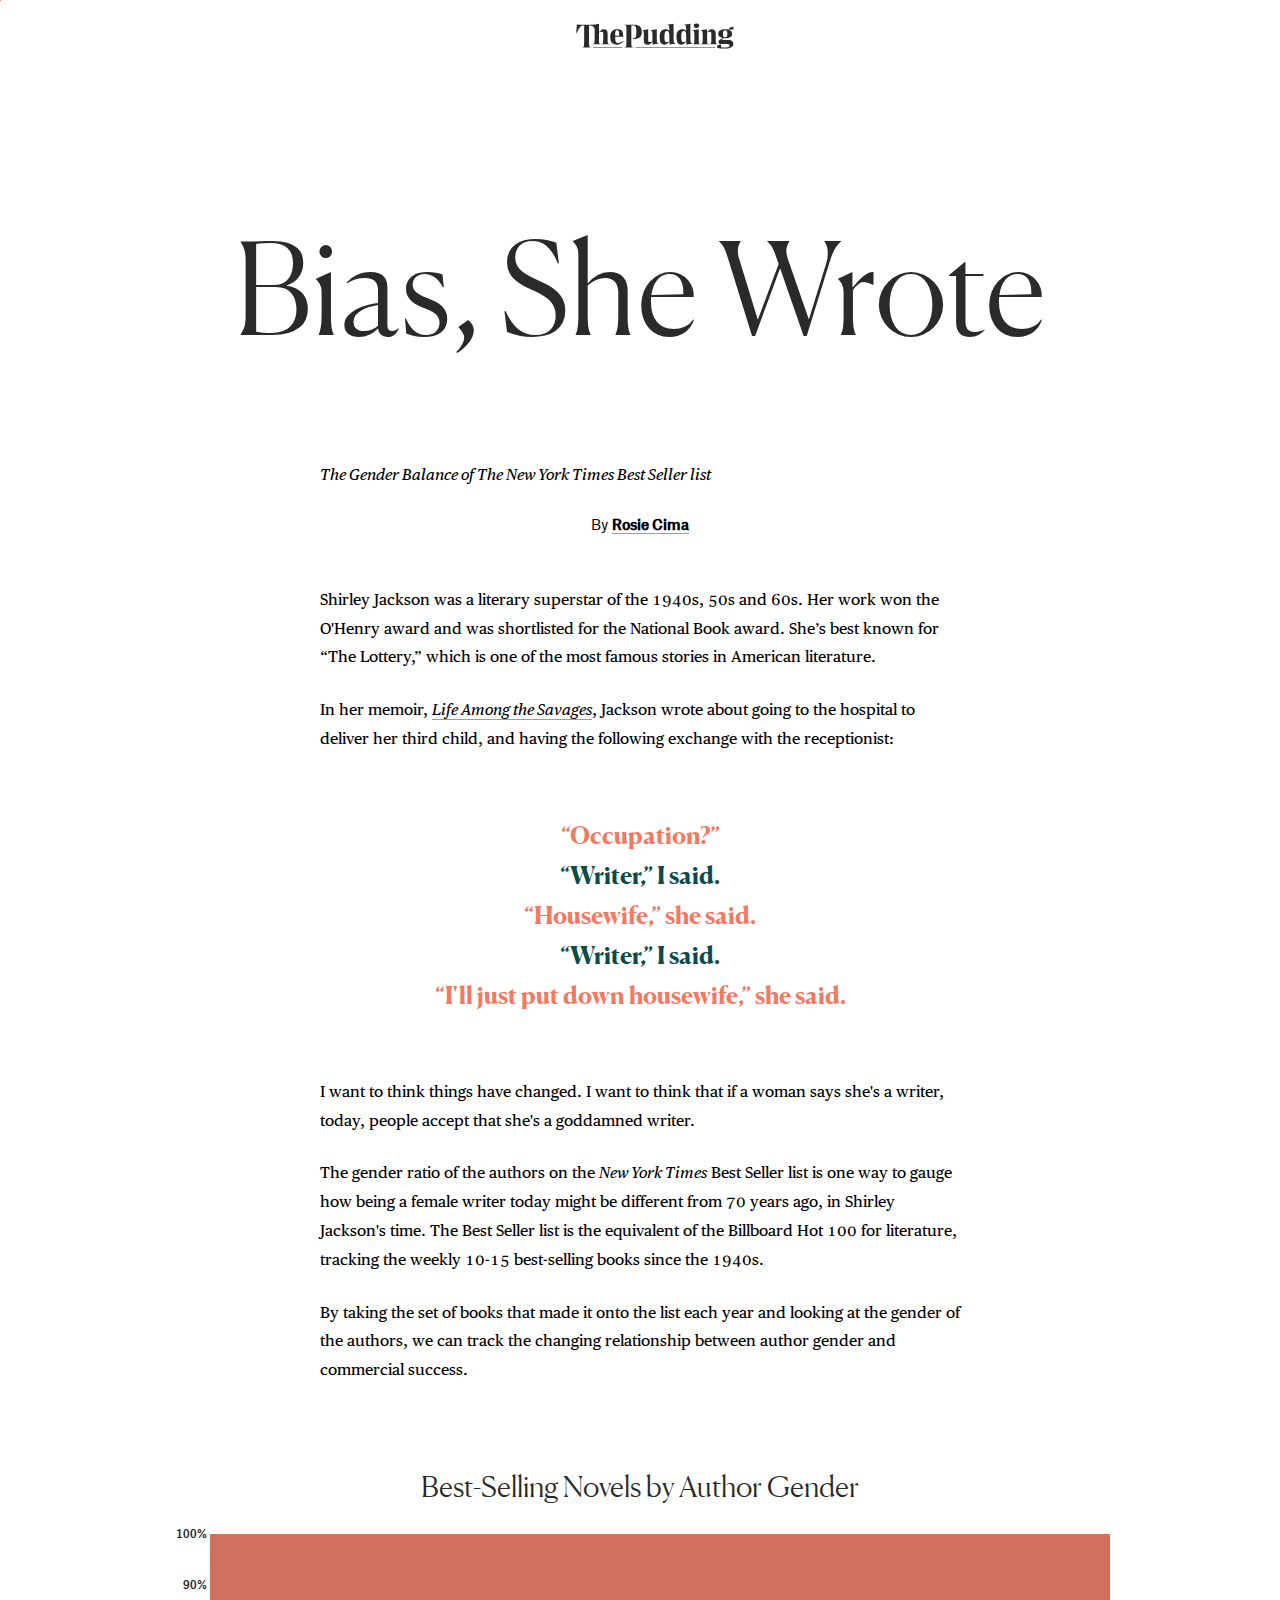
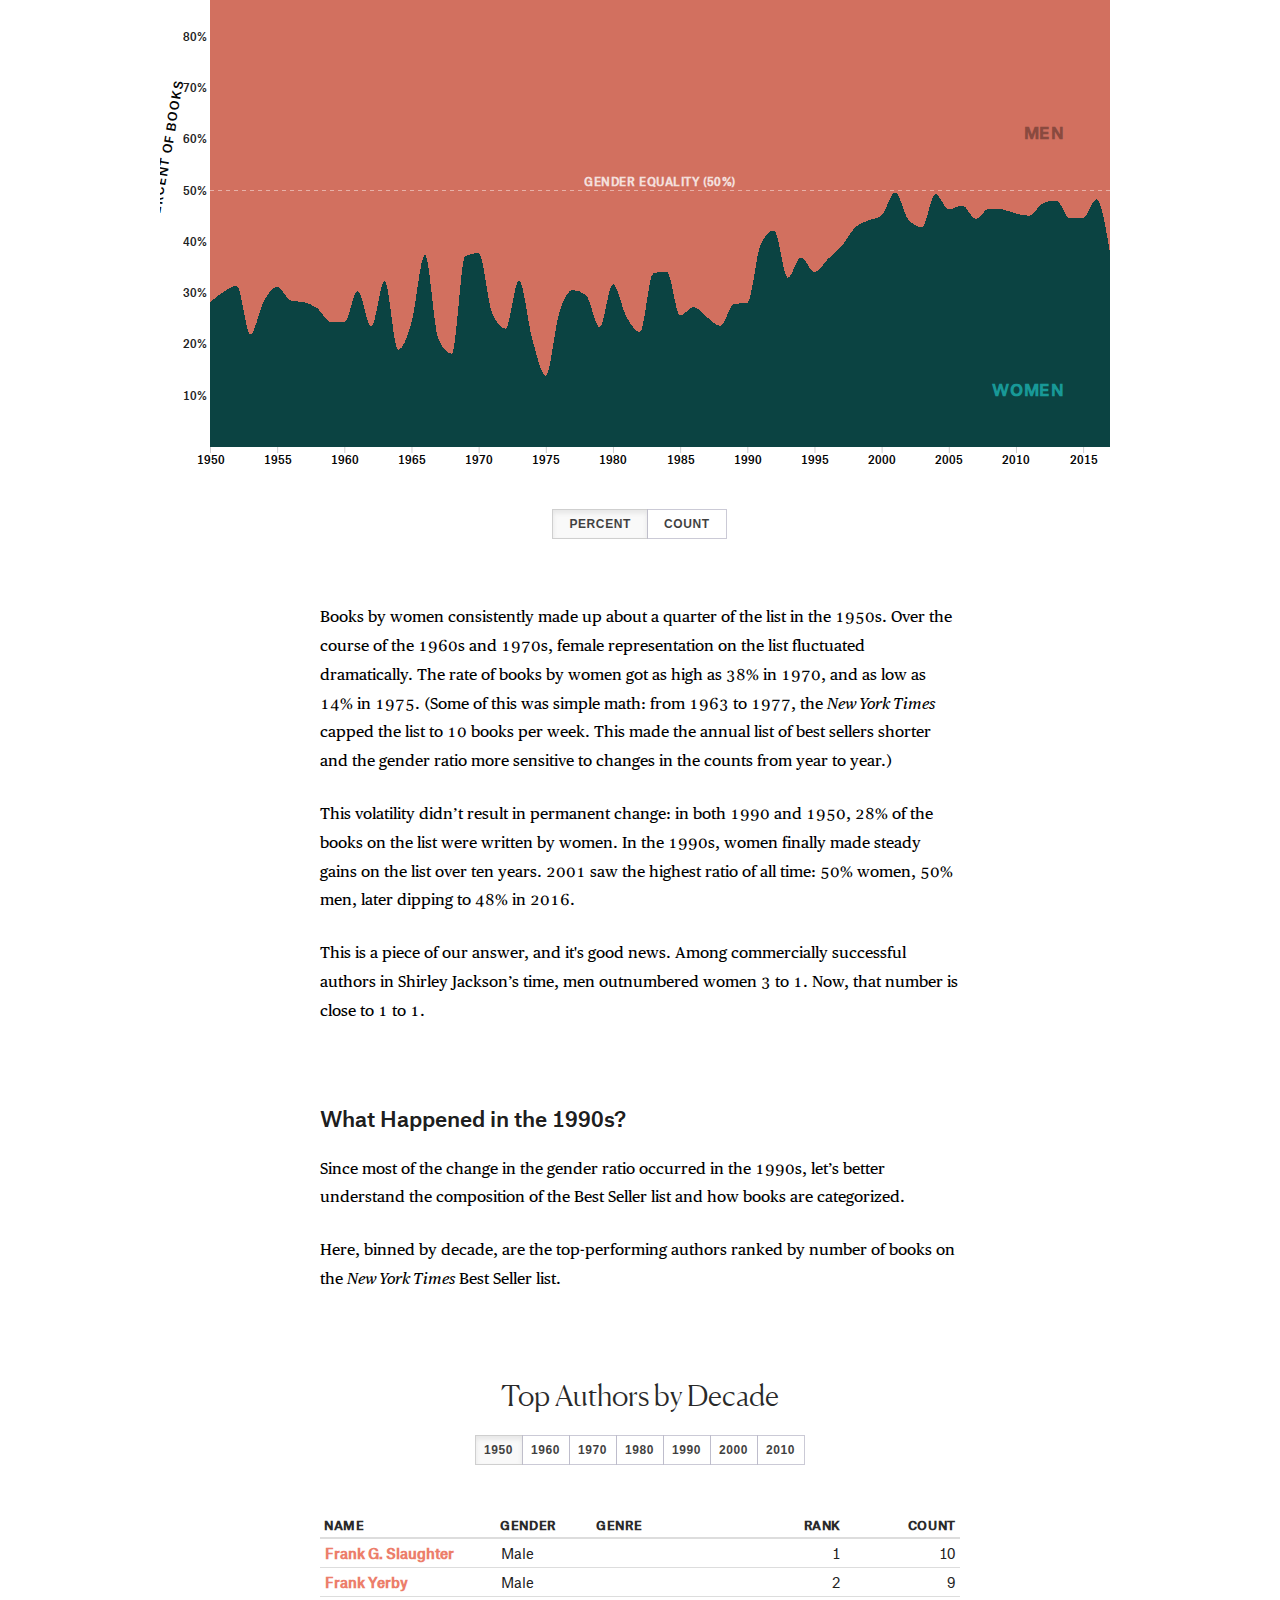
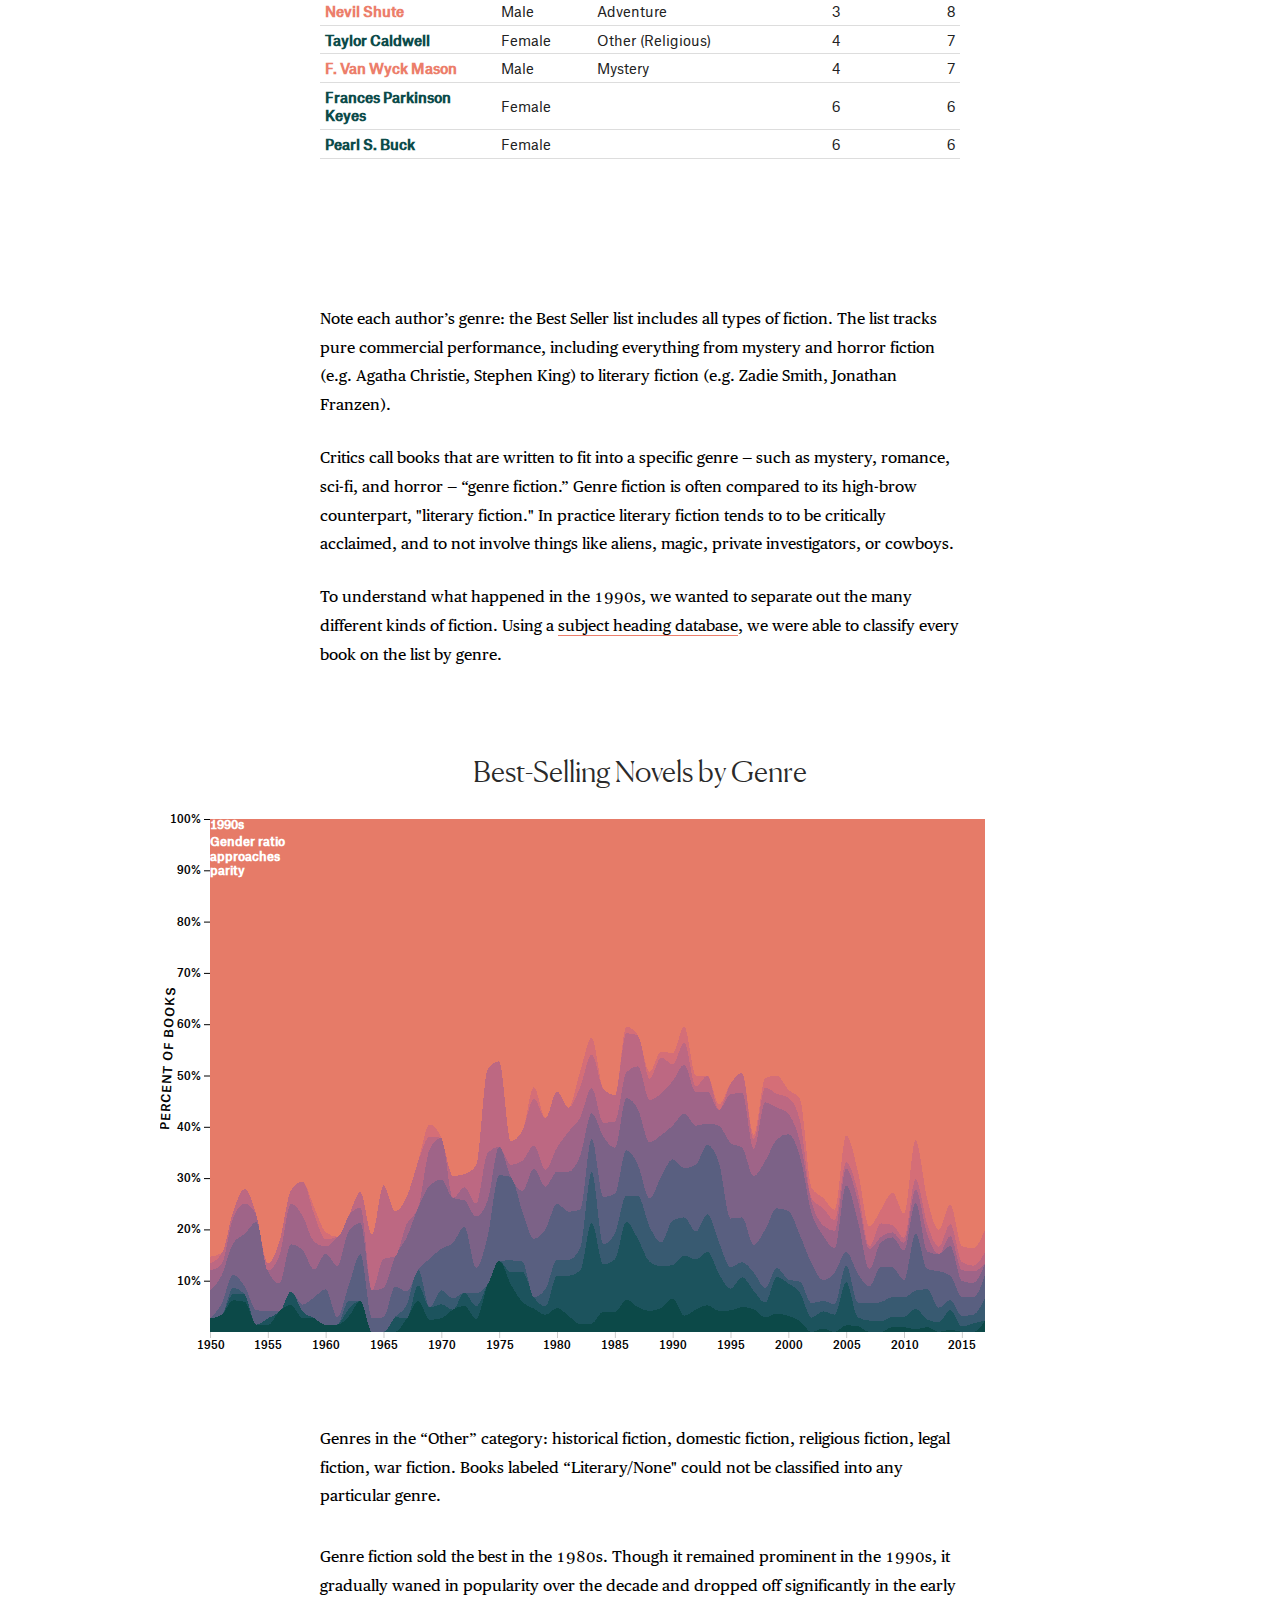
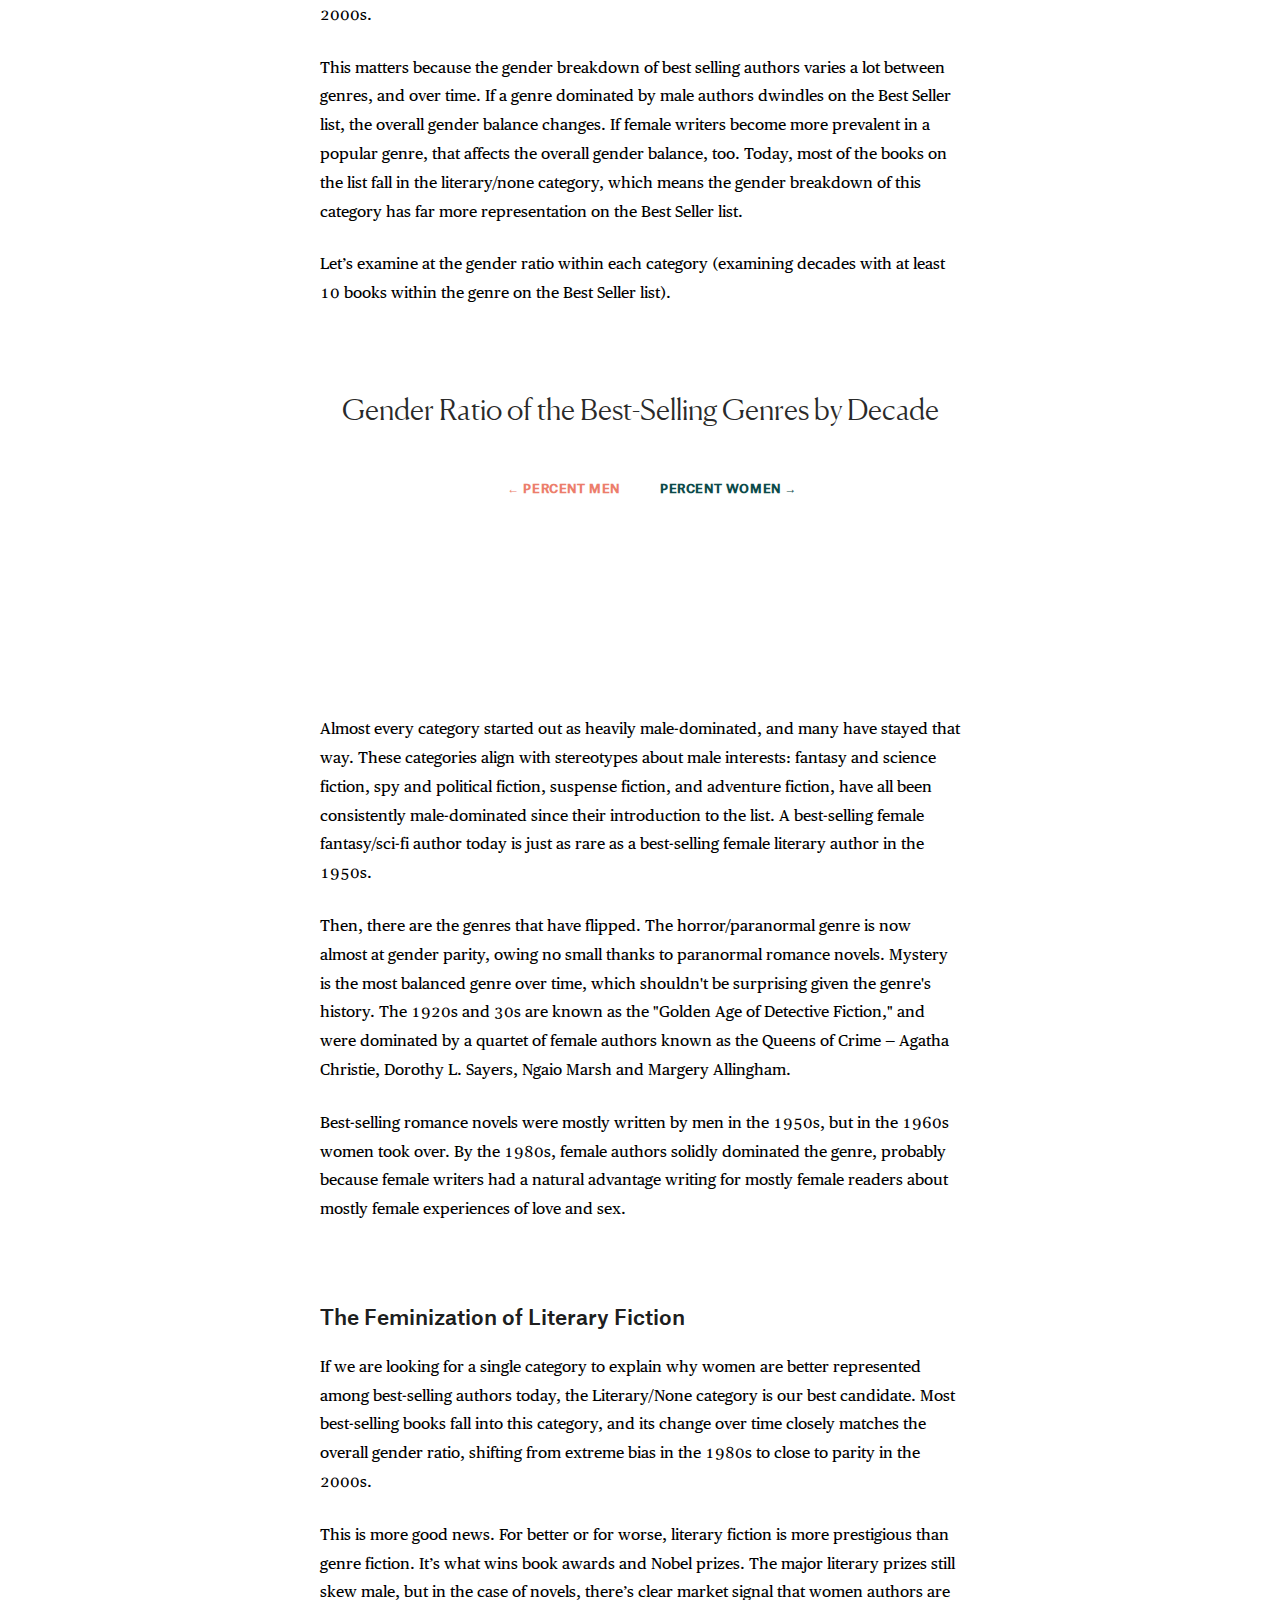
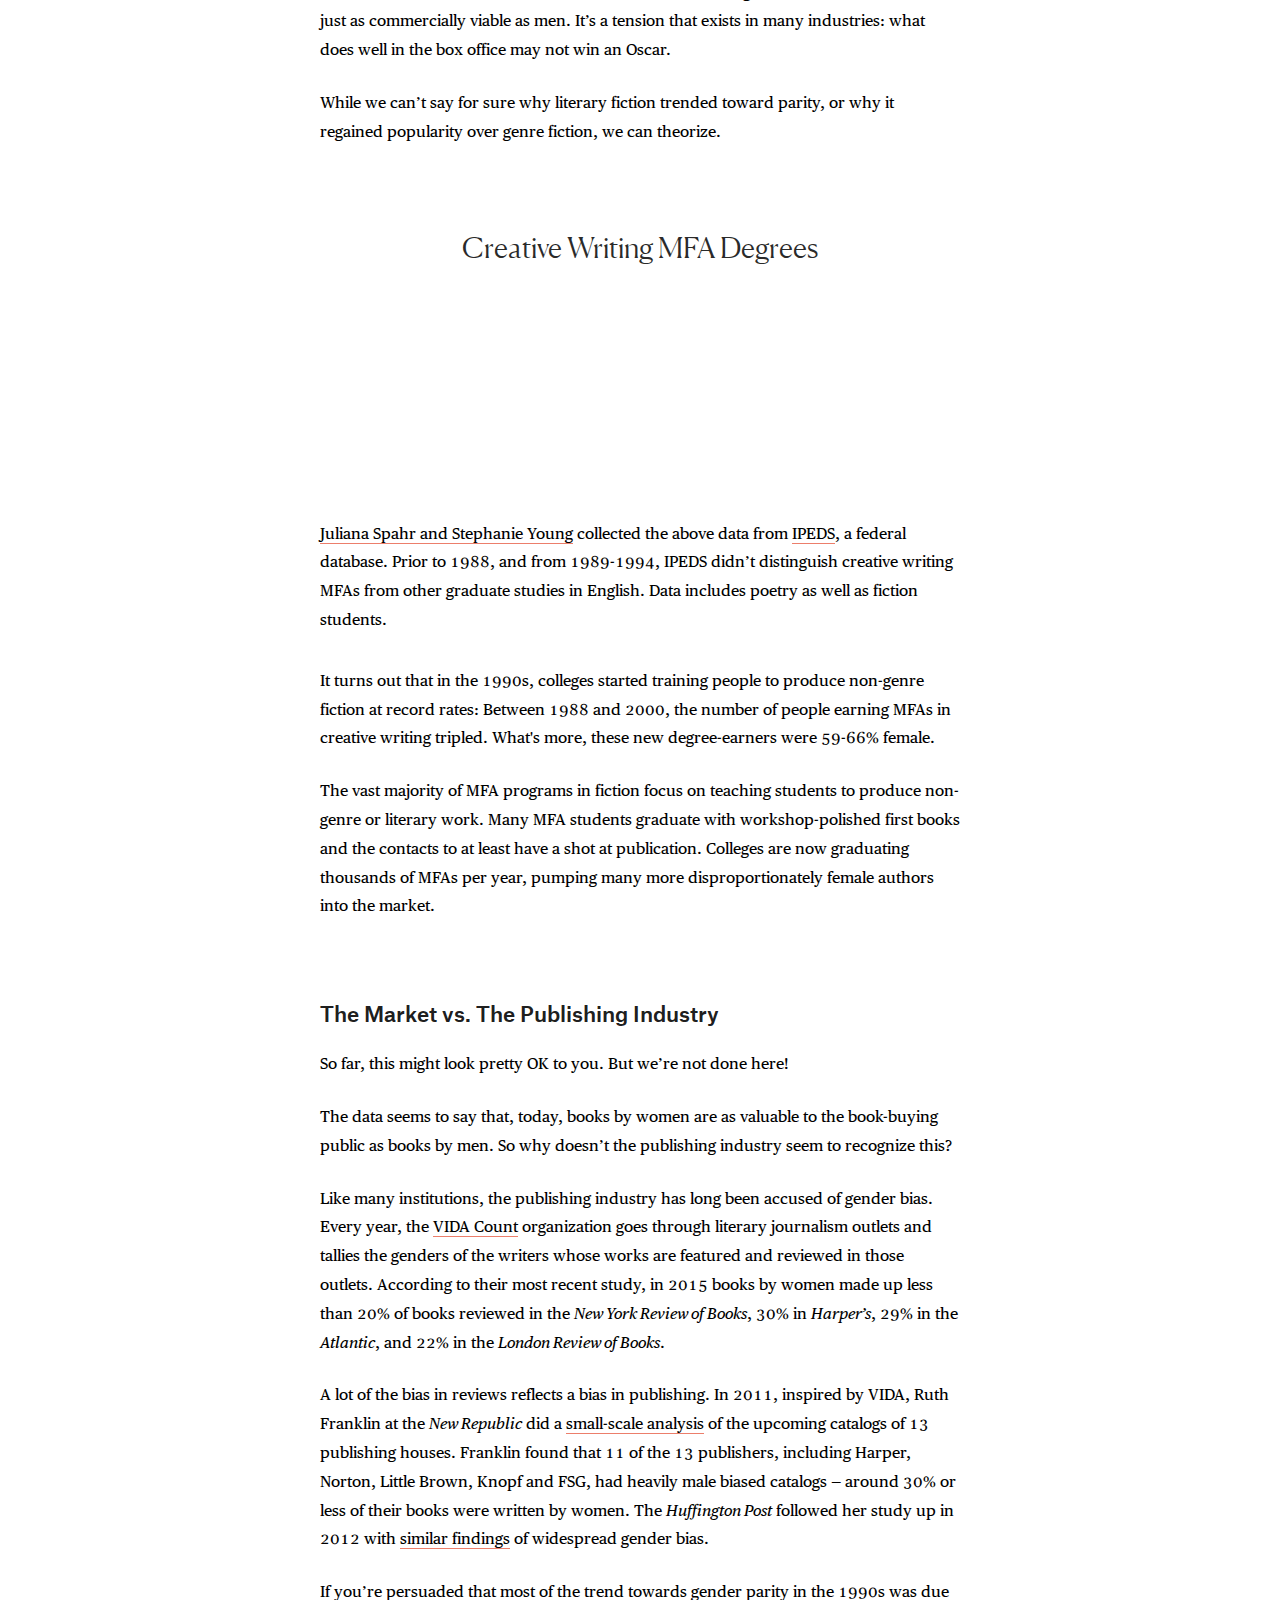
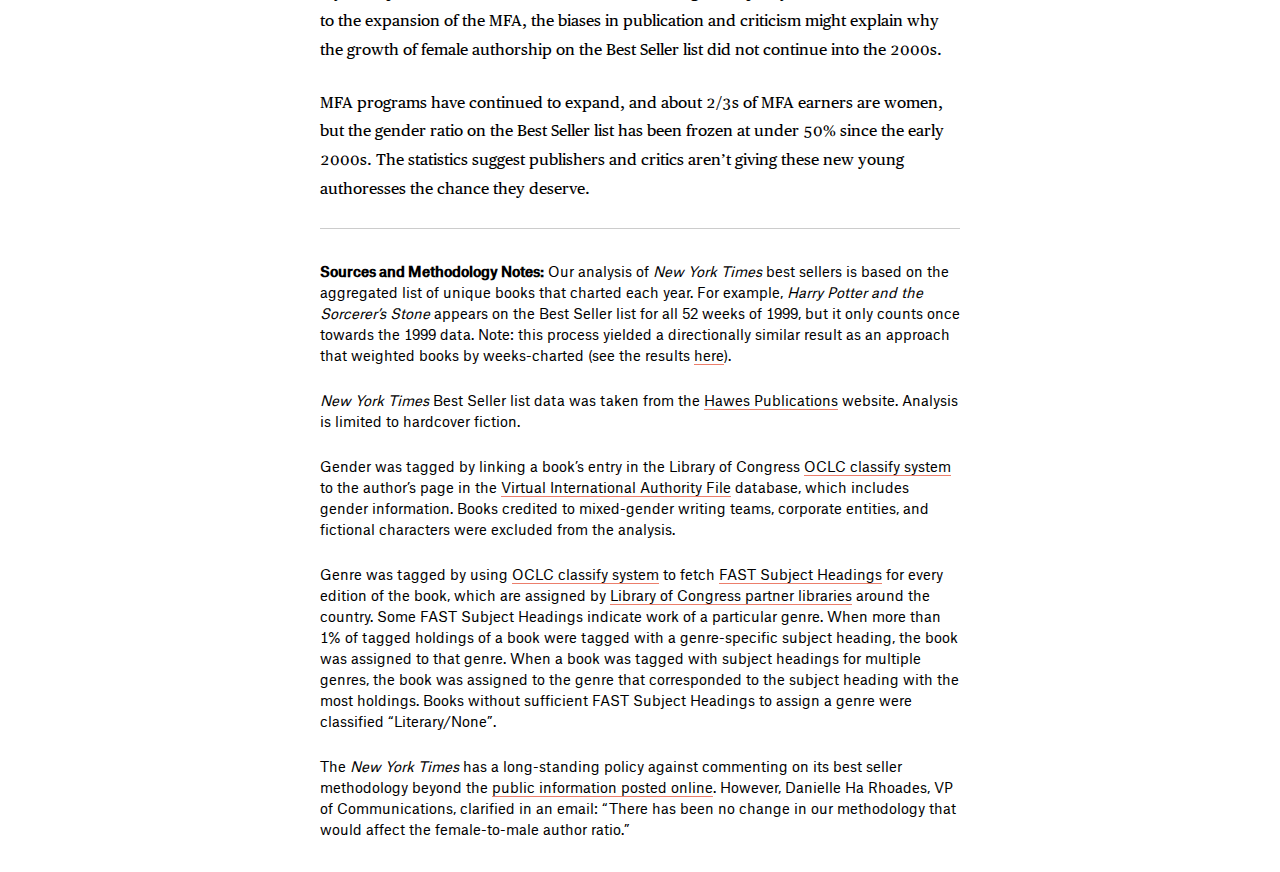
==== commit 6984a241: "prose/formatting edit" ====
--- a/index.html
+++ b/index.html
@@ -2,52 +2,49 @@
 <html lang='en' data-version='1492722223475'>
 <head>
 
-	<title>Bias, She Wrote</title>
+	<title>The Gender Balance of The New York Times Best Seller list</title>
 	<meta charset='utf-8'>
 	<meta name='viewport' content='width=device-width, initial-scale=1'>
 	<meta http-equiv='X-UA-Compatible' content='IE=edge,chrome=1'>
-	<meta name='description' content='How much progress has American literature really made towards gender equality?' />
+	<meta name='description' content='How much progress has American literature made towards gender equality?' />
 	<meta name='news_keywords' content='bias, gender, nyt, best-sellers, books, literature, female, women' />
-	
-	<meta property='og:title' content='Bias, She Wrote' />
+
+	<meta property='og:title' content='The Gender Balance of The New York Times Best Seller list' />
 	<meta property='og:site_name' content='The Pudding'/>
 	<meta property='og:url' content='https://pudding.cool/2017/05/best-sellers' />
-	<meta property='og:description' content='How much progress has American literature really made towards gender equality?' />
+	<meta property='og:description' content='How much progress has American literature made towards gender equality?' />
 	<meta property='og:type' content='article' />
 	<meta property='og:locale' content='en_US' />
-	
+
 	<meta property='og:image' content='https://pudding.cool/2017/05/best-sellers/assets/og-img.jpg' />
 	<meta property='og:image:type' content='image/jpeg' />
 	<meta property='og:image:width' content='1200' />
 	<meta property='og:image:height' content='600' />
-	
+
 	<meta name='twitter:card' content='summary_large_image'>
 	<meta name='twitter:site' content='https://pudding.cool'>
 	<meta name='twitter:creator' content='@puddingviz'>
-	<meta name='twitter:title' content='Bias, She Wrote'>
-	<meta name='twitter:description' content='How much progress has American literature really made towards gender equality?'>
-	<meta name='twitter:image:src' content='https://pudding.cool/2017/05/best-sellers/assets/og-img.jpg'>	
-	<!-- smoosh -->
+	<meta name='twitter:title' content='The Gender Balance of The New York Times Best Seller list'>
+	<meta name='twitter:description' content='How much progress has American literature made towards gender equality?'>
+	<meta name='twitter:image:src' content='https://pudding.cool/2017/05/best-sellers/assets/og-img.jpg'>
 	<link rel='stylesheet' href='critical.css' />
-	<!-- endsmoosh -->
-	
 	<link rel="stylesheet" href="annotation.css" />
 	<link rel="stylesheet" href="bundle.css" />
 
-	
-	<style>                     
+
+	<style>
 	/*
 	        This font software is the property of Commercial Type.
-	
+
 	        You may not modify the font software, use it on another website, or install it on a computer.
-	
+
 	        License information is available at http://commercialtype.com/eula
 	        For more information please visit Commercial Type at http://commercialtype.com or email us at info[at]commercialtype.com
-	
+
 	        Copyright (C) 2017 Schwartzco Inc.
-	        License: 1704-GNCLGK     
+	        License: 1704-GNCLGK
 	*/
-	
+
 	/* Canela */
 	@font-face {
 	  font-family: 'Canela Web';
@@ -57,7 +54,7 @@
 	  font-style:   normal;
 	  font-stretch: normal;
 	}
-	
+
 	@font-face {
 	  font-family: 'Canela Web';
 	  src: url('assets/fonts/Canela-Bold-Web.woff2') format('woff2'),
@@ -66,8 +63,8 @@
 	  font-style:   normal;
 	  font-stretch: normal;
 	}
-	
-	
+
+
 	@font-face {
 	  font-family: 'Publico Text Web';
 	  src: url('assets/fonts/PublicoText-Roman-Web.woff2') format('woff2'),
@@ -76,7 +73,7 @@
 	  font-style:   normal;
 	  font-stretch: normal;
 	}
-	
+
 	@font-face {
 	  font-family: 'Publico Text Web';
 	  src: url('assets/fonts/PublicoText-Bold-Web.woff2') format('woff2'),
@@ -85,7 +82,7 @@
 	  font-style:   normal;
 	  font-stretch: normal;
 	}
-	
+
 	/* Publico Text */
 	@font-face {
 	  font-family: 'Publico Text Web';
@@ -95,8 +92,8 @@
 	  font-style:   italic;
 	  font-stretch: normal;
 	}
-	
-	
+
+
 	@font-face {
 	  font-family: 'Atlas Grotesk Web';
 	  src: url('assets/fonts/AtlasGrotesk-Light-Web.woff2') format('woff2'),
@@ -105,7 +102,7 @@
 	  font-style:   normal;
 	  font-stretch: normal;
 	}
-	
+
 	@font-face {
 	  font-family: 'Atlas Grotesk Web';
 	  src: url('assets/fonts/AtlasGrotesk-Regular-Web.woff2') format('woff2'),
@@ -114,7 +111,7 @@
 	  font-style:   normal;
 	  font-stretch: normal;
 	}
-	
+
 	/* Atlast Grotesk */
 	@font-face {
 	  font-family: 'Atlas Grotesk Web';
@@ -124,8 +121,8 @@
 	  font-style:   normal;
 	  font-stretch: normal;
 	}
-	
-	</style>	
+
+	</style>
 	<!-- smoosh -->
 	<script src='critical.js'></script>
 	<!-- endsmoosh -->
@@ -135,7 +132,7 @@
 		(i[r].q=i[r].q||[]).push(arguments)},i[r].l=1*new Date();a=s.createElement(o),
 		m=s.getElementsByTagName(o)[0];a.async=1;a.src=g;m.parentNode.insertBefore(a,m)
 		})(window,document,'script','https://www.google-analytics.com/analytics.js','ga');
-	
+
 		ga('create', 'UA-90567923-1', 'auto');
 		ga('send', 'pageview');
 	</script>
@@ -149,7 +146,7 @@
 <!-- Generator: Adobe Illustrator 16.0.0, SVG Export Plug-In . SVG Version: 6.00 Build 0)  -->
 <!DOCTYPE svg PUBLIC "-//W3C//DTD SVG 1.1//EN" "http://www.w3.org/Graphics/SVG/1.1/DTD/svg11.dtd">
 <svg version="1.1" id="Layer_1" xmlns="http://www.w3.org/2000/svg" xmlns:xlink="http://www.w3.org/1999/xlink" x="0px" y="0px"
-	 width="360px" height="70px" viewBox="0 0 360 70" enable-background="new 0 0 360 70" xml:space="preserve">
+	 viewBox="0 0 340 60" enable-background="new 0 0 360 70" xml:space="preserve">
 <g>
 	<path d="M47.759,56.812c-2.5-0.199-15.501-0.199-18.001,0v-0.449l2.05-0.301c1.8-0.25,2.45-1.35,2.45-9.351V15.061h-1.85
 		c-3.6,0-5.55,1.75-9.701,9.4l-2.85,5.25h-0.5c0.3-3.2,0.95-13.25,1.05-16.601l0.05-0.05c1.8,0.15,9.3,0.5,11.101,0.5h17.551
@@ -198,19 +195,17 @@
 
 		</a>
 	</header>
-
-
 	<main id='content'>
 
 		<div class='intro'>
 			<h1 class='intro__hed tk-canela'>Bias, She Wrote</h1>
+			<p class='intro__dek'><em>The Gender Balance of The New York Times Best Seller list</em></p>
 			<p class='intro__byline tk-atlas'>By <a href='https://twitter.com/puddingviz' target='_blank'><strong>Rosie Cima</strong></a></p>
-			<p class='intro__dek'><em>How much progress has American literature actually made towards gender equality in the past 70 years? We’re going to look at the gender of authors over time on the New York Times Best Seller list to answer this question.</em></p>
-		</div>
-		<div class='story__text'>
-			<p>Shirley Jackson was a literary superstar of the 1940s, 50s and 60s. She several pieces collected in <em>Best American Short Stories</em>, won the O'Henry award, and was finalist for the National Book award. Her stories were turned into movies, television, and a ballet. She’s best known for “The Lottery,” which is one of the most famous stories in American Literature.</p>
-
-			<p>Jackson was also a woman, wife, and mother, and her career was plagued by sexism. In her memoir, <a target='_blank' href="http://www.penguinrandomhouse.com/books/330235/life-among-the-savages-by-shirley-jackson/"><em>Life Among the Savages</em></a>, Jackson wrote about going to the hospital to deliver her third child, and having the following exchange with the receptionist:</p>
+		</div>
+		<div class='story__text'>
+			<p>Shirley Jackson was a literary superstar of the 1940s, 50s and 60s. Her work won the O'Henry award and was shortlisted for the National Book award. She’s best known for “The Lottery,” which is one of the most famous stories in American literature.
+			</p>
+			<p>In her memoir, <a target='_blank' href="http://www.penguinrandomhouse.com/books/330235/life-among-the-savages-by-shirley-jackson/"><em>Life Among the Savages</em></a>, Jackson wrote about going to the hospital to deliver her third child, and having the following exchange with the receptionist:</p>
 
 			<blockquote class='exchange tk-canela'>
 				<p class='large reception'><strong>“Occupation?”</strong></p>
@@ -220,11 +215,14 @@
 				<p class='large reception'><strong>“I'll just put down housewife,” she said.</strong></p>
 		    </blockquote>
 
-			<p>I want to think things have changed. I <em>want</em> to think if a woman says she's a writer, today, people accept that she's a goddamned writer. But do female writers actually have an easier time these days than Shirley Jackson did?</p>
-
-			<p>Tracking the gender ratio on the Best Seller list seems like a good way to measure the changing relationship between author gender and commercial success. The list has been published weekly since the 1940s. It features the 10-15 best-selling fiction books in America that week. Making it onto the list is a good indicator of a book’s commercial success &mdash; the list is based off of surveys of booksellers &mdash; but it’s also a marketing boon on its own, as people often discover or purchase books that appear on the list.</p>
-		</div>
-		<h5 class='chart__hed tk-atlas'>Best-Selling Novels by Author Gender</h5>
+			<p>I want to think things have changed. I want to think that if a woman says she's a writer, today, people accept that she's a goddamned writer.</p>
+			
+			<p>The gender ratio of the authors on the <em>New York Times</em> Best Seller list is one way to gauge how being a female writer today might be different from 70 years ago, in Shirley Jackson's time. The Best Seller list is the equivalent of the Billboard Hot 100 for literature, tracking the weekly 10-15 best-selling books since the 1940s.</p>
+
+			<p>By taking the set of books that made it onto the list each year and looking at the gender of the authors, we can track the changing relationship between author gender and commercial success.</p>
+			</p>
+		</div>
+		<h5 class='chart__hed'>Best-Selling Novels by Author Gender</h5>
 		<div class='chart chart__gender'>
 			<svg><g class='container'></g></svg>
 			<div class='tooltip tk-atlas'>
@@ -241,26 +239,20 @@
 			</ul>
 		</div>
 		<div class='story__text'>
-
-			<p>Books by women consistently made up about a quarter of the list in the 1950s. Over the course of the 1960s and 1970s, female representation on the list fluctuated dramatically. The rate of books by women got as high as 38% in 1970, and as low as 14% in 1975.</p>
-
-			<p>Some of this was simple math: the <em>New York Times</em> temporarily capped the list to 10 books per week starting in 1963. This made the annual list of best sellers shorter, and the gender ratio more sensitive to changes in the counts from year to year. Social change might also have played a role. Before I saw the numbers, I guessed they would start out male-biased in the 1950s, then balance out in the 1960s and 1970s as a result of the <a href="https://en.wikipedia.org/wiki/Feminist_movement">feminist movement</a>.<b> Better education for women, better birth control technology, better wages, and a whole cultural movement championing female voices and perspectives seemed like it would obviously result in more women authors on the best seller list.</b></p>
-
-			<p>Whatever actually happened in the 1960s and 1970s was more complicated than I had expected. Long after the bras were burned and the 10-book limit was lifted, not much had changed: in both 1990 and 1950, 28% of the books on the list were written by women. Lasting change didn’t come until the 1990s, when female writers made steady gains on the list over ten years. 2001 saw the highest ratio of all time: 50% women, 50% men. After that, the rate dipped and flattened, just beneath the 50% line.</p>
-
-			<p>This is <em>a piece</em> of our answer, and it's good news. Among commercially successful authors in Shirley Jackson’s time, men outnumbered women 3 to 1. Now, that number is close to 1 to 1.</p>
- 
-			<p>But it would be a mistake to to conclude, from a nearly 50/50 gender ratio, that bias no longer exists. The actual story of gender representation in American literature is nuanced. As we'll see, in certain aspects of literature, gender bias is still alive and well.</p>
-		</div>
-
-		<div class='story__text'>
-			<h3 class='subhed tk-canela'>What happened in the 1990s?</h3>
-
-			<p>Since most of the change in the gender ratio occurred in the 1990s, I was curious to see which authors performed the best during this decade, as compared to other decades. Here, binned by decade, are the top-performing authors on the <em>New York Times</em> Best Seller list, as measured by how many books of theirs made the list in that time period.</p>
-
-		</div>
-
-		<h5 class='chart__hed tk-atlas'>Top authors by decade</h5>
+			<p>Books by women consistently made up about a quarter of the list in the 1950s. Over the course of the 1960s and 1970s, female representation on the list fluctuated dramatically. The rate of books by women got as high as 38% in 1970, and as low as 14% in 1975. (Some of this was simple math: from 1963 to 1977, the <em>New York Times</em> capped the list to 10 books per week. This made the annual list of best sellers shorter and the gender ratio more sensitive to changes in the counts from year to year.)</p>
+
+			<p>This volatility didn’t result in permanent change: in both 1990 and 1950, 28% of the books on the list were written by women. In the 1990s, women finally made steady gains on the list over ten years. 2001 saw the highest ratio of all time: 50% women, 50% men, later dipping  to 48% in 2016.</p>
+
+			<p>This is a piece of our answer, and it's good news. Among commercially successful authors in Shirley Jackson’s time, men outnumbered women 3 to 1. Now, that number is close to 1 to 1.</p>
+		</div>
+
+		<div class='story__text'>
+			<h3 class='subhed'>What Happened in the 1990s?</h3>
+			<p>Since most of the change in the gender ratio occurred in the 1990s, let’s better understand the composition of the Best Seller list and how books are categorized.</p>
+			<p>Here, binned by decade, are the top-performing authors ranked by number of books on the <em>New York Times</em> Best Seller list.</p>
+		</div>
+
+		<h5 class='chart__hed'>Top Authors by Decade</h5>
 
 		<div class='chart chart__tables tk-atlas'>
 			<ul class='toggle tables__toggle'></ul>
@@ -268,21 +260,14 @@
 		</div>
 
 		<div class='story__text'>
-			<p class='no-margin'>Things to notice:</p>
-			<ul class='notice'>
-
-				<li>The list is getting harder to top. For example: The top author of the 1990s had 15 best-selling titles in 10 years. In the 2000s, an author needed 15 best-selling titles to even make it into the top 10, and the top author had 25. (Impressively, the #1 slot went to the same person in both decades: romance novelist Danielle Steel.)</li>
-
-				<li>There was only one woman on the top-performers list in the 1980s...Steel again, who tied for third with science-fiction author/Scientology founder L. Ron Hubbard.</li>
-
-				<li>The top performers from the 1970s onward were universally authors of <em>genre fiction</em>.</li>
-
-			</ul>
-
-			<p>To learn more, I roughly categorized every book on the list by genre using a <a target='_blank' href="http://www.oclc.org/research/themes/data-science/fast.html">subject heading database</a> provided by the Library of Congress. The result of this research is in the chart below. Books that fell into one of the smaller genres &mdash; such as historical fiction and domestic fiction &mdash; were labeled "Other." Books that didn’t seem to fall into a genre at all were labeled “Literary/None".</p>
-		</div>
-
-		<h5 class='chart__hed tk-atlas'>Best-Selling Novels by Genre</h5>
+			<p>Note each author’s genre: the Best Seller list includes all types of fiction. The list tracks pure commercial performance, including everything from mystery and horror fiction (e.g. Agatha Christie, Stephen King) to literary fiction (e.g. Zadie Smith, Jonathan Franzen).</p>
+			<p>Critics call books that are written to fit into a specific genre &mdash; such as mystery, romance, sci-fi, and horror &mdash; “genre fiction.” Genre fiction is often compared to its high-brow counterpart, "literary fiction." In practice literary fiction tends to to be critically acclaimed, and to not involve things like aliens, magic, private investigators, or cowboys.</p>
+
+			<p>To understand what happened in the 1990s, we wanted to separate out the many different kinds of fiction. Using a <a target='_blank' href="http://www.oclc.org/research/themes/data-science/fast.html">subject heading database</a>, we were able to classify every book on the list by genre.</p>
+
+		</div>
+
+		<h5 class='chart__hed'>Best-Selling Novels by Genre</h5>
 		<div class='chart chart__genre'>
 			<ul class='mobile-legend'></ul>
 			<svg><g class='container'></g></svg>
@@ -290,16 +275,16 @@
 				<p class='tooltip--year'></p>
 			</div>
 		</div>
-		<div class='story__text'>
-			<p>Critics call books that are written to fit into a specific genre &mdash; such as mystery, romance, sci-fi, and horror &mdash; “genre fiction.” Genre fiction is often compared to “literary fiction.” In practice literary fiction generally refers to books written by people with MFA degrees and/or teaching positions; books which tend to to be critically acclaimed; and those which usually do not involve things like aliens, magic, private investigators, or cowboys.</p>
-
-			<p>As you can see, relative to other fiction, genre fiction sold the best in the 1980s. Though it remained prominent in the 1990s, it gradually waned in popularity over the decade, and dropped off significantly in the early 2000s.</p>
-
-			<p>Each of these categories kind of has a market of its own. You might know people who exclusively read romance novels, mystery novels, or sci-fi novel, or who refuse to read them. There are plenty of authors who specialize in writing in a particular genre.</p>
-
-			<p>So I took a look at the gender ratio <em>within</em> each category. I binned each of these genres by decade, and tracked the gender ratio for each decade with at least 10 books within the genre on the best seller list.</p>
-		</div>
-		<h5 class='chart__hed tk-atlas'>Gender Ratio of the Best-Selling Genres by Decade</h5>
+		<div class='story__text methodology-section'>
+			<p class="note">Genres in the “Other” category: historical fiction, domestic fiction, religious fiction, legal fiction, war fiction. Books labeled “Literary/None" could not be classified into any particular genre.</p>
+		</div>
+		<div class='story__text'>
+
+			<p>Genre fiction sold the best in the 1980s. Though it remained prominent in the 1990s, it gradually waned in popularity over the decade and dropped off significantly in the early 2000s.</p>
+			<p>This matters because the gender breakdown of best selling authors varies a lot between genres, and over time. If a genre dominated by male authors dwindles on the Best Seller list, the overall gender balance changes. If female writers become more prevalent in a popular genre, that affects the overall gender balance, too. Today, most of the books on the list fall in the literary/none category, which means the gender breakdown of this category has far more representation on the Best Seller list.</p>
+			<p>Let’s examine at the gender ratio within each category (examining decades with at least 10 books within the genre on the Best Seller list).</p>
+		</div>
+		<h5 class='chart__hed'>Gender Ratio of the Best-Selling Genres by Decade</h5>
 		<div class='chart chart__smult'>
 			<ul class='chart__key tk-atlas'>
 				<li class='key__value key--men xx-small'>&larr; Percent Men</li>
@@ -308,61 +293,61 @@
 			<svg><g class='container'></g></svg>
 		</div>
 		<div class='story__text'>
-			<p>Almost every category started out as heavily male-dominated, and many have stayed that way. These categories align with stereotypes about male interests. Fantasy and science fiction, spy and political fiction, suspense fiction, and adventure fiction, have all been consistently male-dominated since their introduction to the list.</p>
+			<p>Almost every category started out as heavily male-dominated, and many have stayed that way. These categories align with stereotypes about male interests: fantasy and science fiction, spy and political fiction, suspense fiction, and adventure fiction, have all been consistently male-dominated since their introduction to the list. A best-selling female fantasy/sci-fi author today is just as rare as a best-selling female literary author in the 1950s.</p>
 
 			<p>Then, there are the genres that have flipped. The horror/paranormal genre is now almost at gender parity, owing no small thanks to paranormal romance novels. Mystery is the most balanced genre over time, which shouldn't be surprising given the genre's history. The 1920s and 30s are known as the "Golden Age of Detective Fiction," and were dominated by a quartet of female authors known as the Queens of Crime &mdash; Agatha Christie, Dorothy L. Sayers, Ngaio Marsh and Margery Allingham.</p>
 
-			<p>Best-selling romance novels were mostly written by men in the 1950s, but in the 1960s women took over. <b>In 1972, mainstream romance novels started depicting sexual intercourse, following the development of the “bodice-ripper” novel. The term comes from the fact that because of norms fetishizing female chastity, these that these first sex scenes tended not to be consensual. Thankfully, norms changed, and literature changed with them. </b>By the 1980s, female authors solidly dominated the genre, probably because female writers had a natural advantage writing for mostly female readers about mostly female experiences of love and sex.</p>
-
-		</div>
-
-		<div class='story__text'>
-		<h3 class='subhed tk-canela'>The feminization of literary fiction</h3>
-			<p>If we are looking for a single category to explain why women are better represented among best-selling authors today, the Literary/None category is our best candidate. Most best-selling books fall into this category, and its change over time closely matches the overall gender ratio — shifting from extreme bias in the 1980s to close to parity in the 2000s. This category’s share of the list also increased over the 1990s, as genre fiction waned.</p>
- 
-			<p>While we can’t say for sure why either of these things happened, we can theorize. It turns out that in the 1990s, colleges started training people to produce non-genre fiction at record rates -- which might account for the relative rise of non-genre fiction on the best sellers list. And it also turns out that most of these new creative writing students were women.</p>
- 
+			<p>Best-selling romance novels were mostly written by men in the 1950s, but in the 1960s women took over. By the 1980s, female authors solidly dominated the genre, probably because female writers had a natural advantage writing for mostly female readers about mostly female experiences of love and sex.</p>
+
+		</div>
+
+		<div class='story__text'>
+		<h3 class='subhed'>The Feminization of Literary Fiction</h3>
+			<p>If we are looking for a single category to explain why women are better represented among best-selling authors today, the Literary/None category is our best candidate. Most best-selling books fall into this category, and its change over time closely matches the overall gender ratio, shifting from extreme bias in the 1980s to close to parity in the 2000s.</p>
+
+			<p>This is more good news. For better or for worse, literary fiction is more prestigious than genre fiction. It’s what wins book awards and Nobel prizes. The major literary prizes still skew male, but in the case of novels, there’s clear market signal that women authors are just as commercially viable as men. It’s a tension that exists in many industries: what does well in the box office may not win an Oscar.</p>
+
+			<p>While we can’t say for sure why literary fiction trended toward parity, or why it regained popularity over genre fiction, we can theorize.</p>
+		
  		</div>
 		<div class='chart chart__mfa'>
-			<h5 class='chart__hed tk-atlas'>Creative Writing MFA Degrees</h5>
+			<h5 class='chart__hed'>Creative Writing MFA Degrees</h5>
 			<svg class='container__line'></svg><svg class='container__area'></svg>
 		</div>
-		<div class='story__text'>
-
-			<p>Poets <a href="https://lareviewofbooks.org/article/the-program-era-and-the-mainly-white-room/">Juliana Spahr and Stephanie Young</a> collected the above data from <a href="https://nces.ed.gov/ipeds/home/usethedata">IPEDS</a>, a federal database of post-secondary education statistics. The above charts include poetry students as well as fiction students. Prior to 1988, and in the 1989-1994 data, IPEDS didn’t distinguish creative writing MFAs from other graduate studies in English.</p>
-
-			<p>Between 1988 and 2000, the number of people earning MFAs in creative writing tripled. Spahr and Young also found that these new degree-earners were 59-66% female.</p>
- 
-			<p>The vast majority of MFA programs in fiction focus on teaching students to produce non-genre/literary work. Many of MFA students graduate with workshop-polished first books, and the contacts to at least have a shot at publication. Colleges are now graduating thousands of MFAs per year, pumping many more, disproportionately female authors into the market.</p>
+		<div class='story__text methodology-section'>
+			<p class="note"><a href="https://lareviewofbooks.org/article/the-program-era-and-the-mainly-white-room/">Juliana Spahr and Stephanie Young</a> collected the above data from <a href="https://nces.ed.gov/ipeds/home/usethedata">IPEDS</a>, a federal database. Prior to 1988, and from 1989-1994, IPEDS didn’t distinguish creative writing MFAs from other graduate studies in English. Data includes poetry as well as fiction students.</p>
+		</div>
+		<div class='story__text'>
+
+
+			<p><p>It turns out that in the 1990s, colleges started training people to produce non-genre fiction at record rates: Between 1988 and 2000, the number of people earning MFAs in creative writing tripled. What's more, these new degree-earners were 59-66% female.</p>
+
+			<p>The vast majority of MFA programs in fiction focus on teaching students to produce non-genre or literary work. Many MFA students graduate with workshop-polished first books and the contacts to at least have a shot at publication. Colleges are now graduating thousands of MFAs per year, pumping many more disproportionately female authors into the market.</p>
 
 
 		</div>
 		<div class="story__text">
-		<h3 class='subhed tk-canela'>The industry is more biased than the market</h3>
-
-		<p>So far, this might look pretty OK to you. Especially if, unlike me, you don't care much about genre fiction.</p>
-
-		<b><p>We’ve found that women have an easier time making it onto the Best Seller’s List today than they did in the 1950s, and that a lot of the change happened in the period between 1990 and 2001. We’ve also found that the gender ratio varies a lot between the different genres of fiction &mdash; a best-selling female fantasy/sci-fi author today is just as rare as a best-selling female literary author in the 1950s. Some of the change in gender ratio over the 1990s can be explained by male-dominated genres fading out, while non-genre fiction became more prominent and more female.</p></b>
-
-		<p>But we’re not done here! The data seems to say that, today, overall, books by women are as valuable to the book-buying public as books by men. And that leaves us with a nagging question: <em>Why doesn’t the publishing industry seem to recognize this?</em></p>
-
-		<p>There’s a ton of existing research on this. Every year, the <a target='_blank' href="http://www.vidaweb.org/">VIDA Count</a> organization goes through literary journalism outlets and tallies the genders of the writers whose works are featured and reviewed in those outlets. According to their most recent study, in 2015 books by women made up less than 20% of books reviewed in the <em>New York Review of Books</em>, 30% in <em>Harper’s</em>, 29% in the <em>Atlantic</em>, and 22% in the <em>London Review of Books</em>.</p>
+		<h3 class='subhed'>The Market vs. The Publishing Industry</h3>
+
+		<p>So far, this might look pretty OK to you. But we’re not done here!</p>
+
+		<p>The data seems to say that, today, books by women are as valuable to the book-buying public as books by men. So why doesn’t the publishing industry seem to recognize this?</p>
+
+		<p>Like many institutions, the publishing industry has long been accused of gender bias. Every year, the <a target='_blank' href="http://www.vidaweb.org/">VIDA Count</a> organization goes through literary journalism outlets and tallies the genders of the writers whose works are featured and reviewed in those outlets. According to their most recent study, in 2015 books by women made up less than 20% of books reviewed in the <em>New York Review of Books</em>, 30% in <em>Harper’s</em>, 29% in the <em>Atlantic</em>, and 22% in the <em>London Review of Books</em>.</p>
 
 		<p>A lot of the bias in reviews reflects a bias in publishing. In 2011, inspired by VIDA, Ruth Franklin at the <em>New Republic</em> did a <a target='_blank' href="https://newrepublic.com/article/82930/vida-women-writers-magazines-book-reviews">small-scale analysis</a> of the upcoming catalogs of 13 publishing houses. Franklin found that 11 of the 13 publishers, including Harper, Norton, Little Brown, Knopf and FSG, had heavily male biased catalogs &mdash; around 30% or less of their books were written by women. The <em>Huffington Post</em> followed her study up in 2012 with <a target='_blank' href="http://www.huffingtonpost.com/2012/03/13/book-gender_n_1324560.html">similar findings</a> of widespread gender bias.
 		</p>
 
-		<b><p>If you’re persuaded that most of the trend towards gender balance in the 1990s was due to the expansion of the MFA, the biases in publication and criticism might explain why the growth of female authorship on the Best Sellers list did not continue into the 2000s. MFA programs have continued to expand, and about 2/3s of MFA earners are women, but the gender ratio on the Best Sellers list has been frozen at under 50% since the early 2000s. The statistics suggest publishers and critics aren’t giving these new young authoresses the chance they deserve.</p></b>
-
-		<p>Institutional sexism like this is bad for business. It’s remarkable that in such a biased climate, nearly 50% of best sellers are by women. If the <em>New York Times</em> Best Sellers list refelcts the market, there's way more demand for female-authored literature than is being supplied or promoted. Publishers, take note.</p>
-
+		<p>If you’re persuaded that most of the trend towards gender parity in the 1990s was due to the expansion of the MFA, the biases in publication and criticism might explain why the growth of female authorship on the Best Seller list did not continue into the 2000s.</p>
+		<p>MFA programs have continued to expand, and about 2/3s of MFA earners are women, but the gender ratio on the Best Seller list has been frozen at under 50% since the early 2000s. The statistics suggest publishers and critics aren’t giving these new young authoresses the chance they deserve.</p>
 		<div class='methodology tk-atlas'>
-		<p class='x-small'><strong>Sources and Methodology Notes:</strong><em> New York Times</em> Best Seller List data was taken from the <a target='_blank' href="http://www.hawes.com/pastlist.htm">Hawes Publications</a> website. Analysis is limited to hardcover fiction.</p>
+		<p class='x-small'><strong>Sources and Methodology Notes:</strong> Our analysis of <em>New York Times</em> best sellers is based on the aggregated list of unique books that charted each year. For example, <i>Harry Potter and the Sorcerer’s Stone</i> appears on the Best Seller list for all 52 weeks of 1999, but it only counts once towards the 1999 data. Note: this process yielded a directionally similar result as an approach that weighted books by weeks-charted (see the results <a href="assets/chart.png">here</a>).</p>
+
+			<p class='x-small'><em>New York Times</em> Best Seller list data was taken from the <a target='_blank' href="http://www.hawes.com/pastlist.htm">Hawes Publications</a> website. Analysis is limited to hardcover fiction.</p>
 
 			<p class='x-small'>Gender was tagged by linking a book’s entry in the Library of Congress <a target='_blank' href="http://classify.oclc.org/classify2/">OCLC classify system</a> to the author’s page in the <a target='_blank' href="https://viaf.org/">Virtual International Authority File</a> database, which includes gender information. Books credited to mixed-gender writing teams, corporate entities, and fictional characters were excluded from the analysis.</p>
 
 			<p class='x-small'>Genre was tagged by using <a target='_blank' href="http://classify.oclc.org/classify2/">OCLC classify system</a> to fetch <a target='_blank' href="http://www.oclc.org/research/themes/data-science/fast.html">FAST Subject Headings</a> for every edition of the book, which are assigned by <a target='_blank' href="http://id.loc.gov/authorities/subjects.html">Library of Congress partner libraries</a> around the country. Some FAST Subject Headings indicate work of a particular genre. When more than 1% of tagged holdings of a book were tagged with a genre-specific subject heading, the book was assigned to that genre. When a book was tagged with subject headings for multiple genres, the book was assigned to the genre that corresponded to the subject heading with the most holdings. Books without sufficient FAST Subject Headings to assign a genre were classified “Literary/None”.</p>
-
-			<p class='x-small'>Genres in the “Other” category: historical fiction, domestic fiction, religious fiction, legal fiction, war fiction.</p>
 
 			<p class='x-small'>The <em>New York Times</em> has a long-standing policy against commenting on its best seller methodology beyond the <a target='_blank' href="https://www.nytimes.com/books/best-sellers/methodology/?_r=0">public information posted online</a>. However, Danielle Ha Rhoades, VP of Communications, clarified in an email: “There has been no change in our methodology that would affect the female-to-male author ratio.”</p>
 		</div>
@@ -373,7 +358,7 @@
 	<script src='d3.v4.min.js'></script>
 	<script src='d3-annotate-min.js'></script>
 	<script src='d3-legend.min.js'></script>
-	
+
 	<script src='gender.js'></script>
 	<script src='genre.js'></script>
 	<script src='smult.js'></script>
@@ -382,4 +367,4 @@
 
 	<script src='https://pudding.cool/assets/scripts/pudding-footer.js?version=10' async></script>
 </body>
-</html>+</html>
--- a/bundle.css
+++ b/bundle.css
@@ -7,11 +7,12 @@
 p {
   font-size: 1rem;
   line-height: 1.8;
+  color: black;
 }
 a {
   text-decoration: none;
-  border-bottom: 2px solid #EC7E6B;
-  color: #2a2a2a;
+  border-bottom: 1px solid #EC7E6B;
+  color: black;
 }
 a:visited,
 a:hover {
@@ -37,6 +38,8 @@
 .story__text .exchange {
   /*background-color: #EC7E6B;*/
   /*border-radius: 3px;*/
+  margin-top: 4rem;
+  margin-bottom: 4rem;
 }
 .story__text .exchange p {
   text-align: center;
@@ -45,13 +48,15 @@
 }
 .intro {
   margin: 5rem auto;
+  margin-bottom: 3rem;
 }
 .intro__hed {
   max-width: 55rem;
   margin: 0 auto;
-  font-size: 2rem;
-  margin-bottom: 4rem;
+  font-size: 4rem;
+  margin-bottom: 6rem;
   text-align: center;
+  margin-top: 9rem;
 }
 .intro__byline {
   font-size: 0.85rem;
@@ -60,8 +65,9 @@
 }
 .intro__dek {
   font-size: 1rem;
-  max-width: 30rem;
+  max-width: 40rem;
   margin: 0 auto;
+  margin-top: 4rem;
 }
 /* STORY */
 main {
@@ -71,6 +77,15 @@
 .subhed {
   margin-top: 5rem;
   font-weight: bold;
+  margin: 0 auto;
+  padding: 1rem;
+  font-size: 1.3rem;
+  font-family: 'Atlas Grotesk Web';
+  font-weight: 500;
+  max-width: 40rem;
+  color: rgba(0,0,0,.9);
+  padding: 0px;
+  margin-top: 5rem;
 }
 
 .story__text {
@@ -83,26 +98,39 @@
 }
 
 .btn {
-  border-radius: 3px;
-  padding: 0.5rem;
+  padding: 0.5rem 1rem;
   line-height: 1;
-  width: 5rem;
   font-weight: bold;
   text-transform: uppercase;
   letter-spacing: 0.05em;
   background-color: #ddd;
   border: 2px solid #aaa;
   opacity: 0.75;
+   */
+  border-top-left-radius:;
+  font-size: .75rem;
+  color: black;
+  background-color: white;
+  border: 1px solid rgba(127, 125, 156, 0.54);
+  cursor: pointer;
+  cursor: hand;
+  margin-left: -1px;
 }
 
 .btn.is-active {
   background-color: #888;
+  box-shadow: rgba(0, 0, 0, 0.1) 0px 3px 5px inset;
+  border-color: rgba(14, 14, 14, 0.24);
+  background-color: rgba(243, 243, 243, 0.69);
+  cursor: pointer;
+  cursor: hand;
 }
 
 .chart {
   max-width: 60rem;
   margin: 0 auto;
   position: relative;
+  margin-bottom: 4rem;
 }
 
 .chart path {
@@ -110,19 +138,26 @@
 }
 
 .chart text {
-  fill: #555;
+  fill: #040404;
   font-family: 'Atlas Grotesk Web', Arial, sans-serif;
 }
 
 .chart__hed {
   font-weight: bold;
-  text-align: center; 
+  text-align: center;
+  margin-top: 6rem;
+  margin-bottom: 1rem;
+  padding: 1rem;
+  margin: 0;
+  font-size: 1.8rem;
+  font-weight: 100;
+  max-width: 100%;
+  font-family: 'Canela Web';
+  margin-top: 4rem;
 }
 
 /* SMULT */
-.chart__smult {
-  
-}
+.chart__smult {margin-top: 2rem;}
 
 .bar--women {
   fill: #0C4B4A;
@@ -184,7 +219,7 @@
 
 /* GENDER */
 .chart__gender {
-  
+
 }
 
 .chart .tooltip {
@@ -276,7 +311,7 @@
   text-transform: uppercase;
   font-weight: bold;
   letter-spacing: 0.05em;
-} 
+}
 
 .chart__gender .axis path {
   display: none;
@@ -297,7 +332,7 @@
 }
 
 .chart__mfa .axis path {
-  display: none;
+    display: none;
 }
 
 .chart__mfa rect {
@@ -306,12 +341,14 @@
 
 
 .chart__mfa text {
-  font-size: 12px;
+  font-size: .7rem;
+  font-weight: 500;
 }
 
 .chart__mfa .axis--y line {
     stroke-dasharray: 4px 4px;
     stroke-opacity: 0.2;
+    shape-rendering: crispEdges;
 }
 
 .chart__mfa .axis--y .tick:nth-child(2) {
@@ -328,7 +365,8 @@
 }
 
 .chart__gender .axis text {
-    font-size: 10px;
+    font-size: .7rem;
+    font-weight: 500;
 }
 
 .chart__gender .interaction {
@@ -342,7 +380,7 @@
 
 /* GENRE */
 .chart__genre {
-  
+
 }
 
 .chart__genre text {
@@ -354,7 +392,8 @@
 }
 
 .chart__genre .axis text {
-    font-size: 10px;
+    font-size: .7rem;
+    font-weight: 500;
 }
 
 .chart__genre .area {
@@ -394,11 +433,11 @@
 .toggle {
   margin: 1rem auto;
   text-align: center;
+  margin-top: 0px;
 }
 
 .toggle li {
   display: inline-block;
-  margin: 0 0.2rem;
 }
 
 .chart__tables .btn {
@@ -407,7 +446,7 @@
 }
 
 .chart__tables .toggle li {
-  margin: 0.1rem;
+  /* margin: 0.1rem; */
 }
 
 .chart__genre .mobile-legend {
@@ -431,7 +470,11 @@
 .notice li {
   list-style-type: circle;
   margin-left: 1rem;
-  font-size: 1rem;
+  font-size: .9rem;
+  margin-bottom: 1rem;
+  font-family: 'Atlas Grotesk Web';
+  font-weight: 400;
+  color: black;
 }
 
 p.no-margin {
@@ -447,6 +490,7 @@
 
 .tables__container {
   min-height: 360px;
+  margin-top: 3rem;
 }
 
 .chart__tables table {
@@ -461,6 +505,7 @@
   margin-bottom: 0.5rem;
   /*text-align:  center;*/
   width: 100%;
+  display: none;
 }
 
 .chart__tables table.is-active {
@@ -508,11 +553,42 @@
   display: none;
 }
 
+.chart__mfa .chart__hed{
+  margin-bottom: 1rem;
+}
+
+
+
+.notice{margin-top: 2rem;margin-bottom: 3rem;}
+.gender__toggle{margin-top: 2rem;}
+
 .methodology {
   border-top: 1px solid #ccc;
   padding-top: 0.5rem;
 }
 
+.label--y{
+  text-transform: uppercase;
+  font-weight: 500;
+  letter-spacing: 1px;
+}
+
+.front-curve{
+  border-bottom-left-radius: 5px;
+  border-top-left-radius: 5px;
+}
+
+.back-curve{
+  border-bottom-right-radius: 5px;
+  border-top-right-radius: 5px;
+}
+text.label--no-data{letter-spacing: 1px;}
+
+.chart__mfa .bar{fill-opacity: 1;}
+.degrees-g .bar{
+  fill: #484848;
+}
+
 @media only screen and (min-width: 700px) {
   .chart__genre .mobile-legend {
     display: none;
@@ -548,7 +624,7 @@
   }
 
   .chart__tables .toggle li {
-    margin: 0.2rem;
+    /* margin: 0.2rem; */
   }
 
   .chart__tables .btn {
@@ -556,12 +632,17 @@
     width: 3rem;
   }
 }
+
+.legendCells {
+  cursor: pointer;
+}
+
 @media only screen and (min-width: 50em) {
   .hack {
     display: none;
   }
   .intro__hed {
-    font-size: 4rem;
+    font-size: 8rem;
   }
 }
 @media only screen and (min-width: 60em) {
@@ -570,3 +651,20 @@
   }
 }
 
+@media only screen and (max-width: 500px) {
+  .chart__genre text.label--y{font-size: 9px;letter-spacing: 0px;}
+  .chart__genre .axis text{
+    font-size: 9px;
+  }
+  .chart__smult{
+    margin-bottom: 0px;
+  }
+  text.label--no-data{
+    letter-spacing: 0px;
+    font-size: 10px;
+  }
+  .intro__hed{
+    margin-top: 0px;
+    margin-bottom: 0px;
+  }
+}
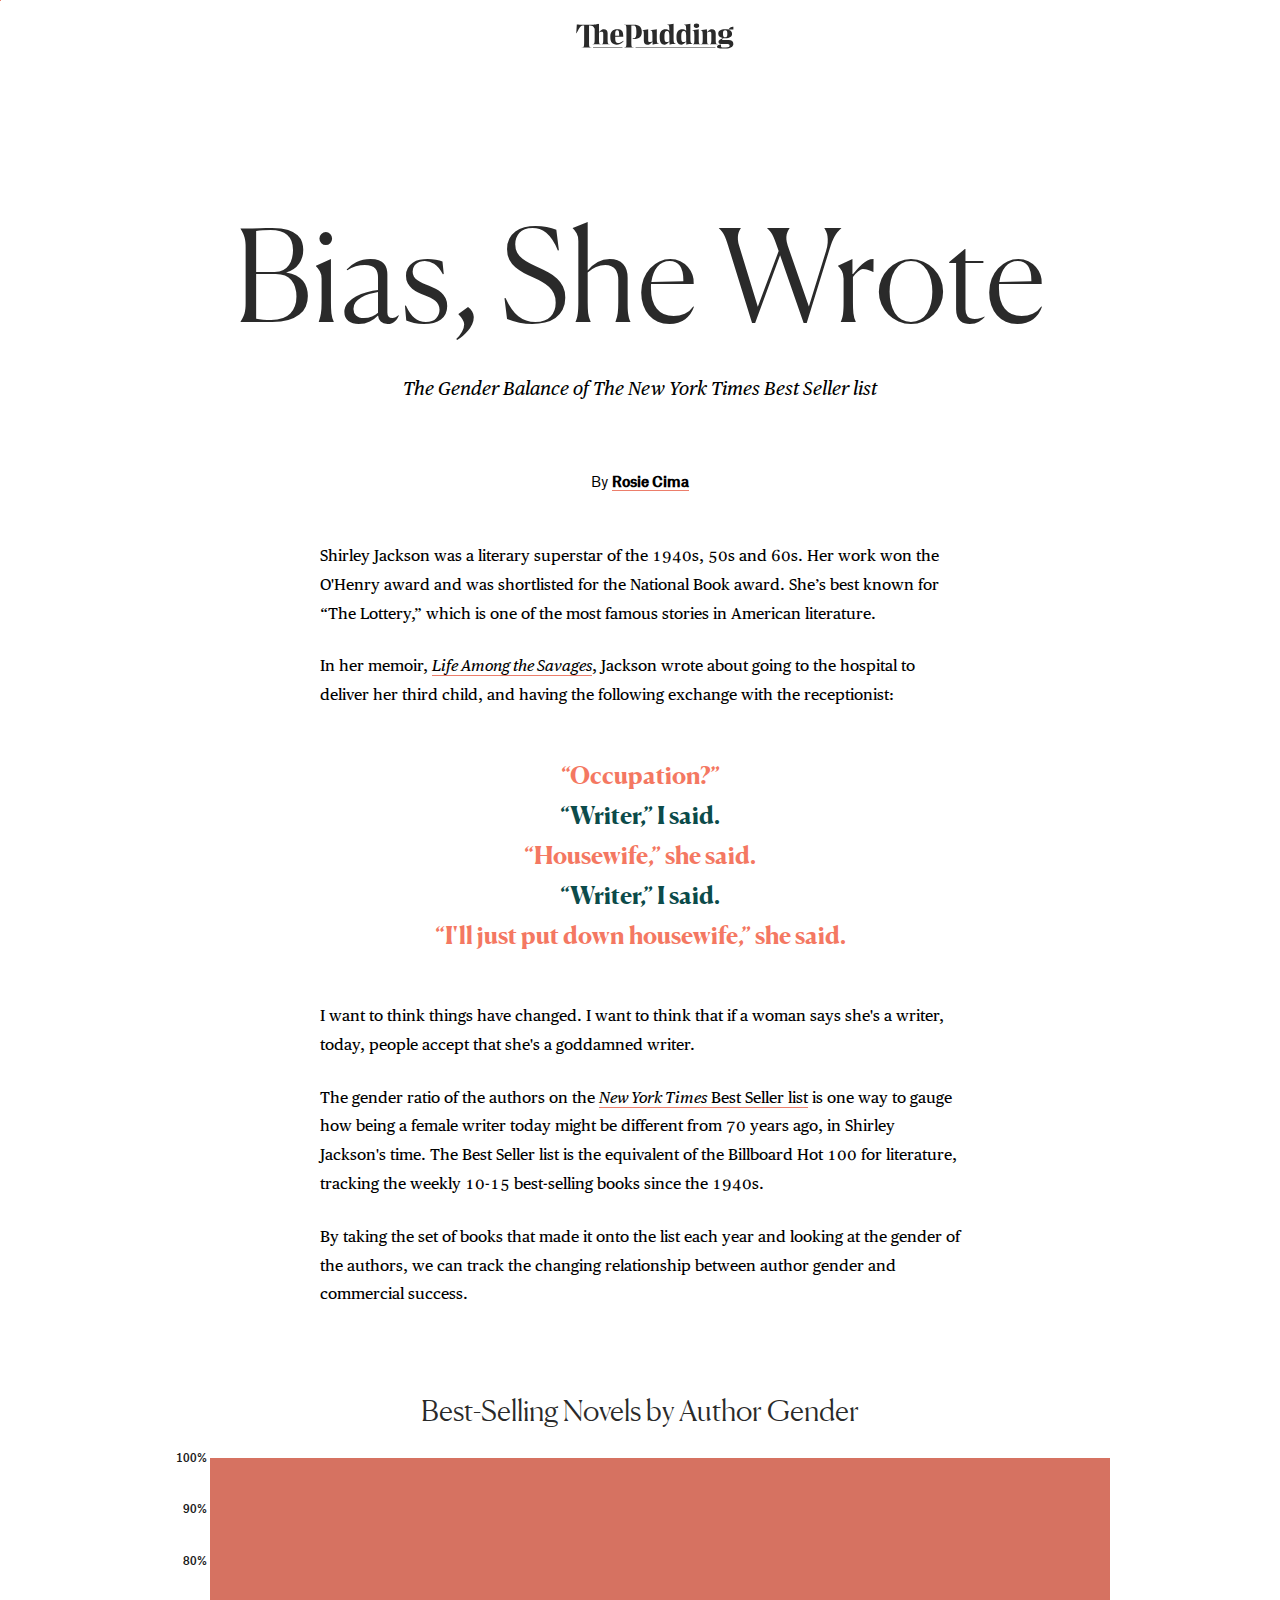
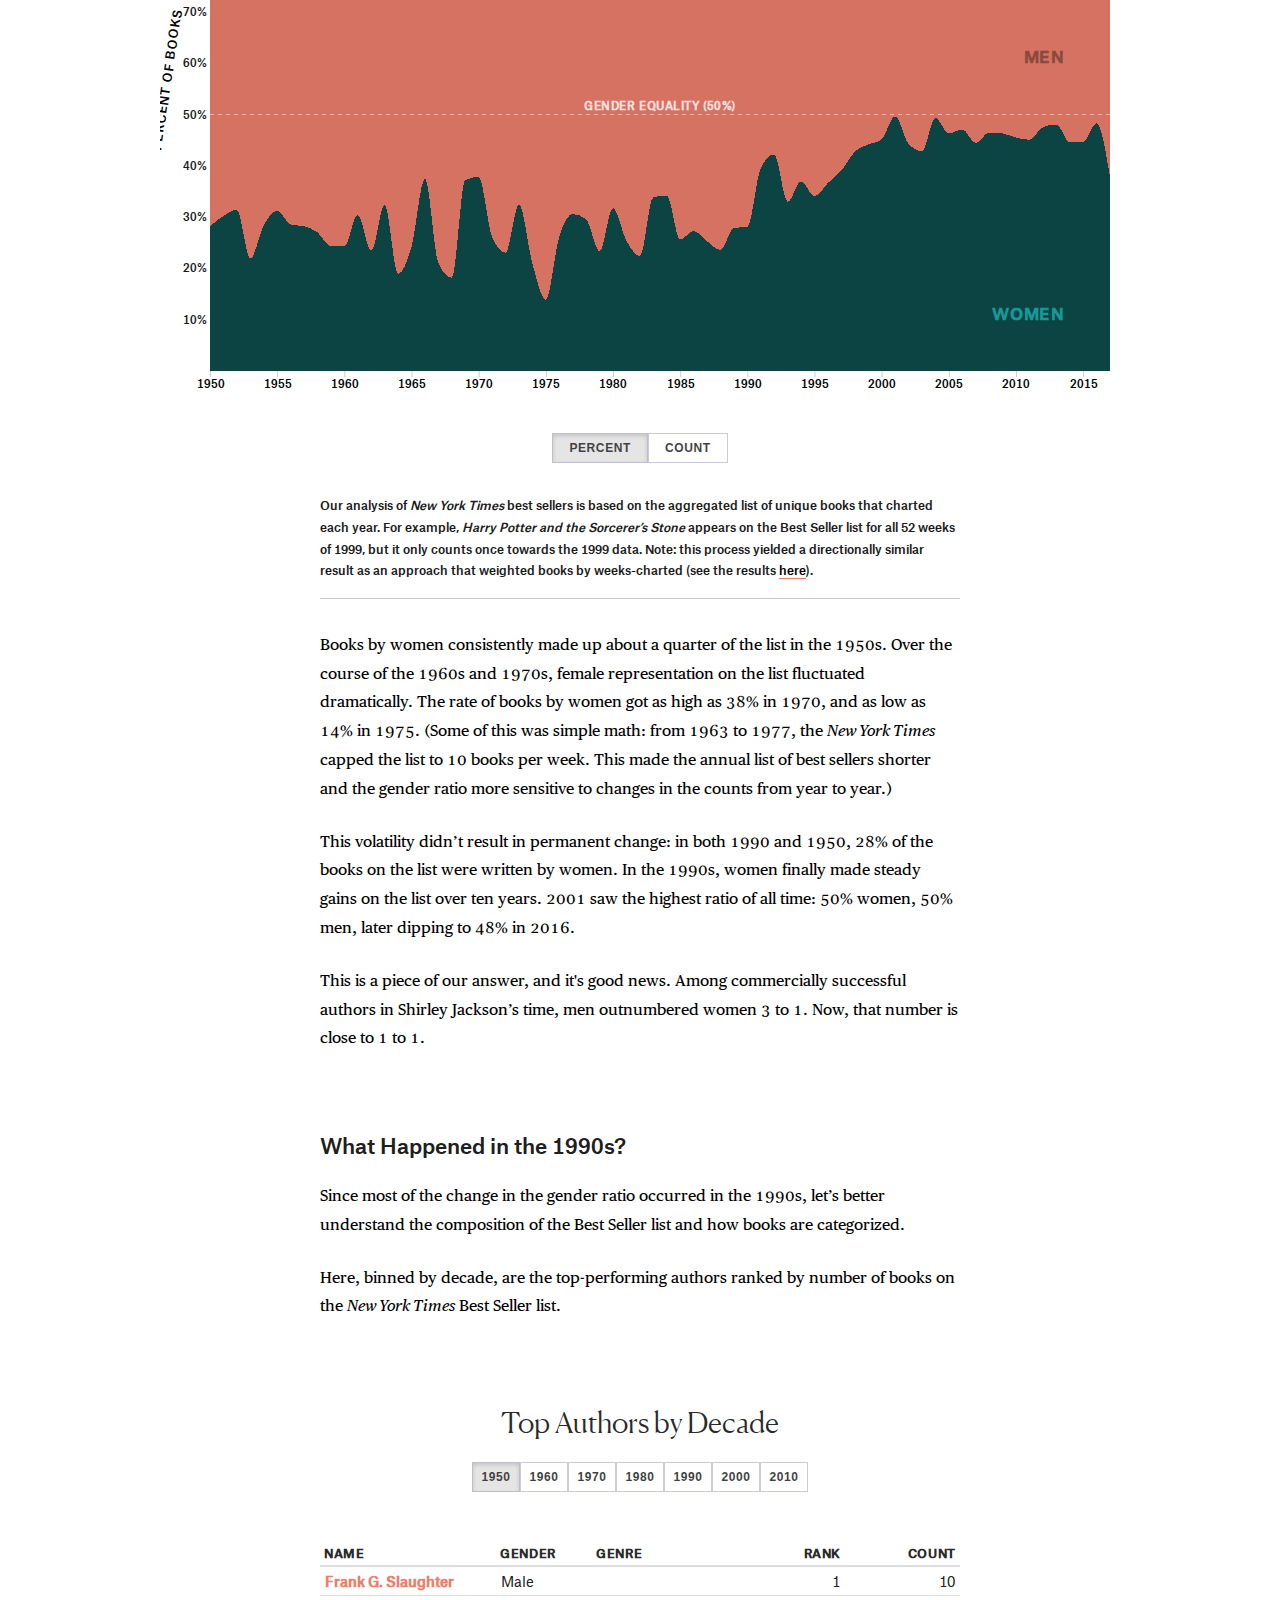
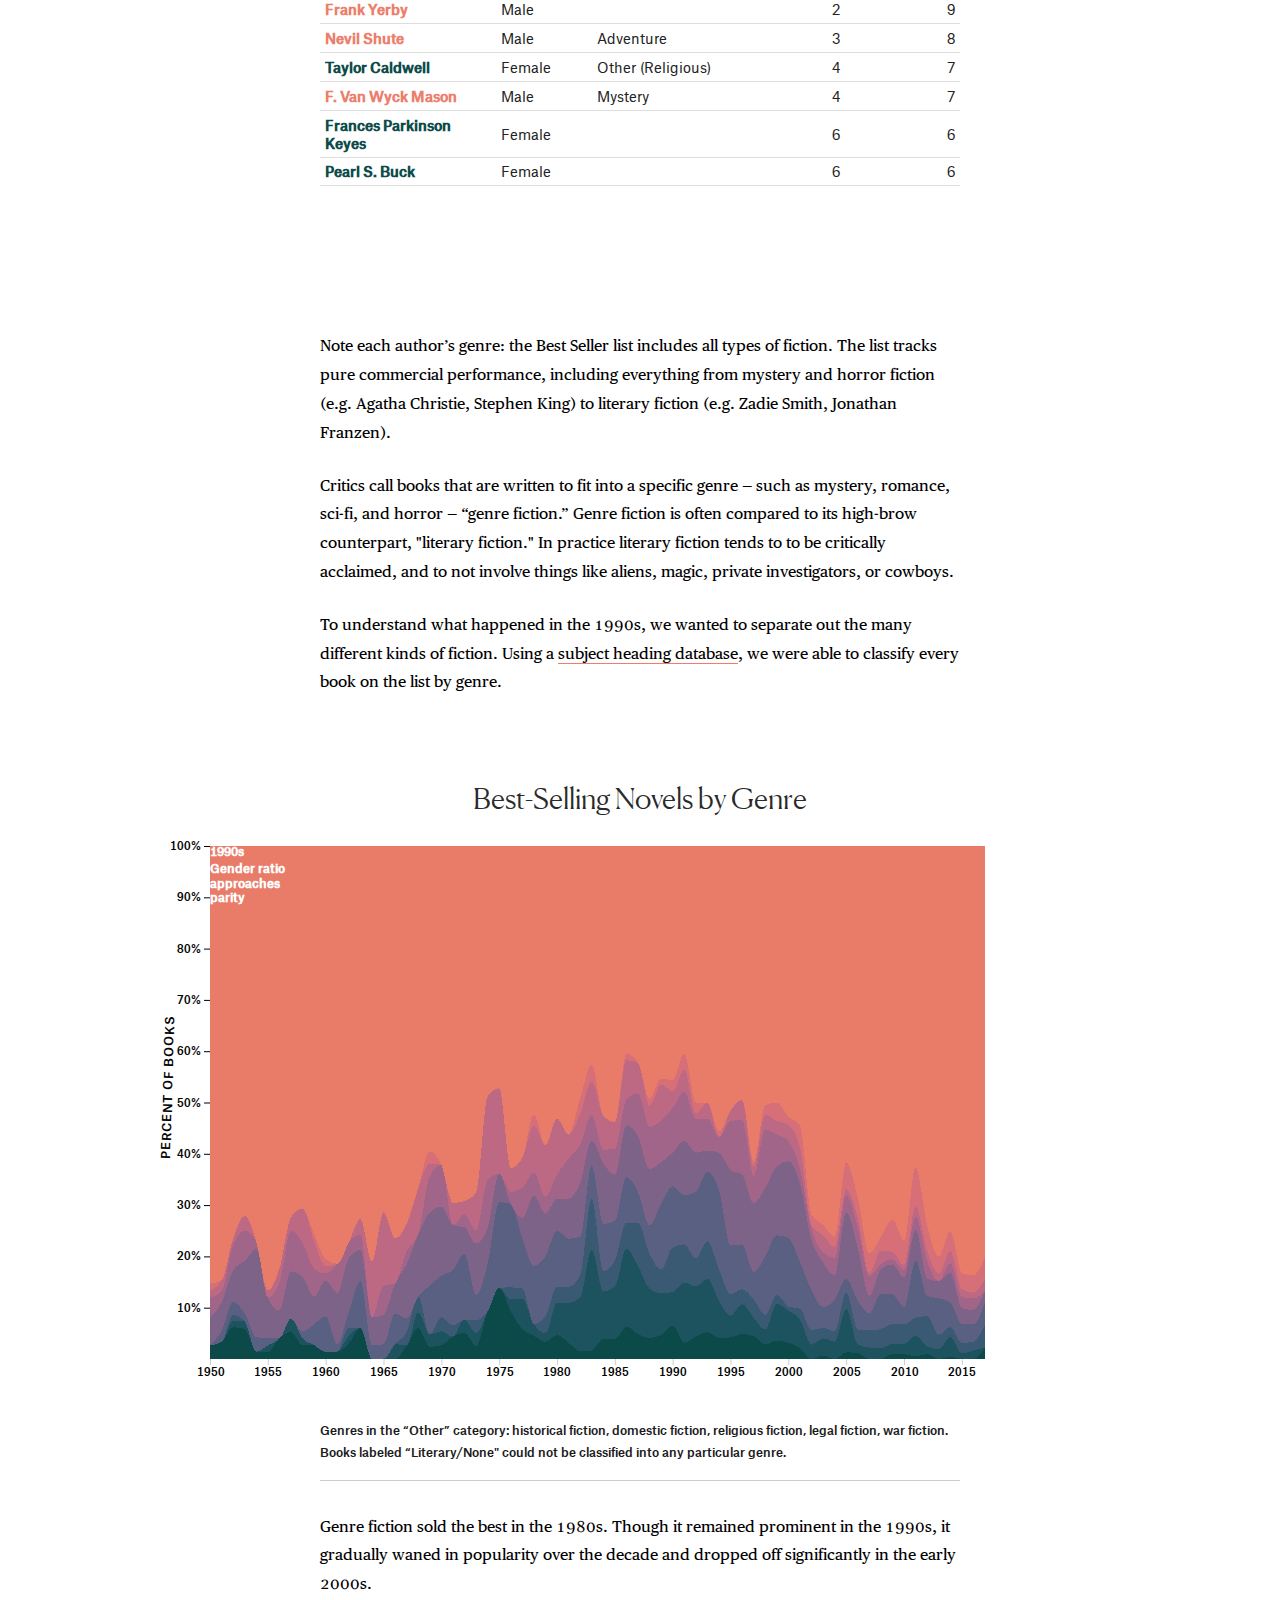
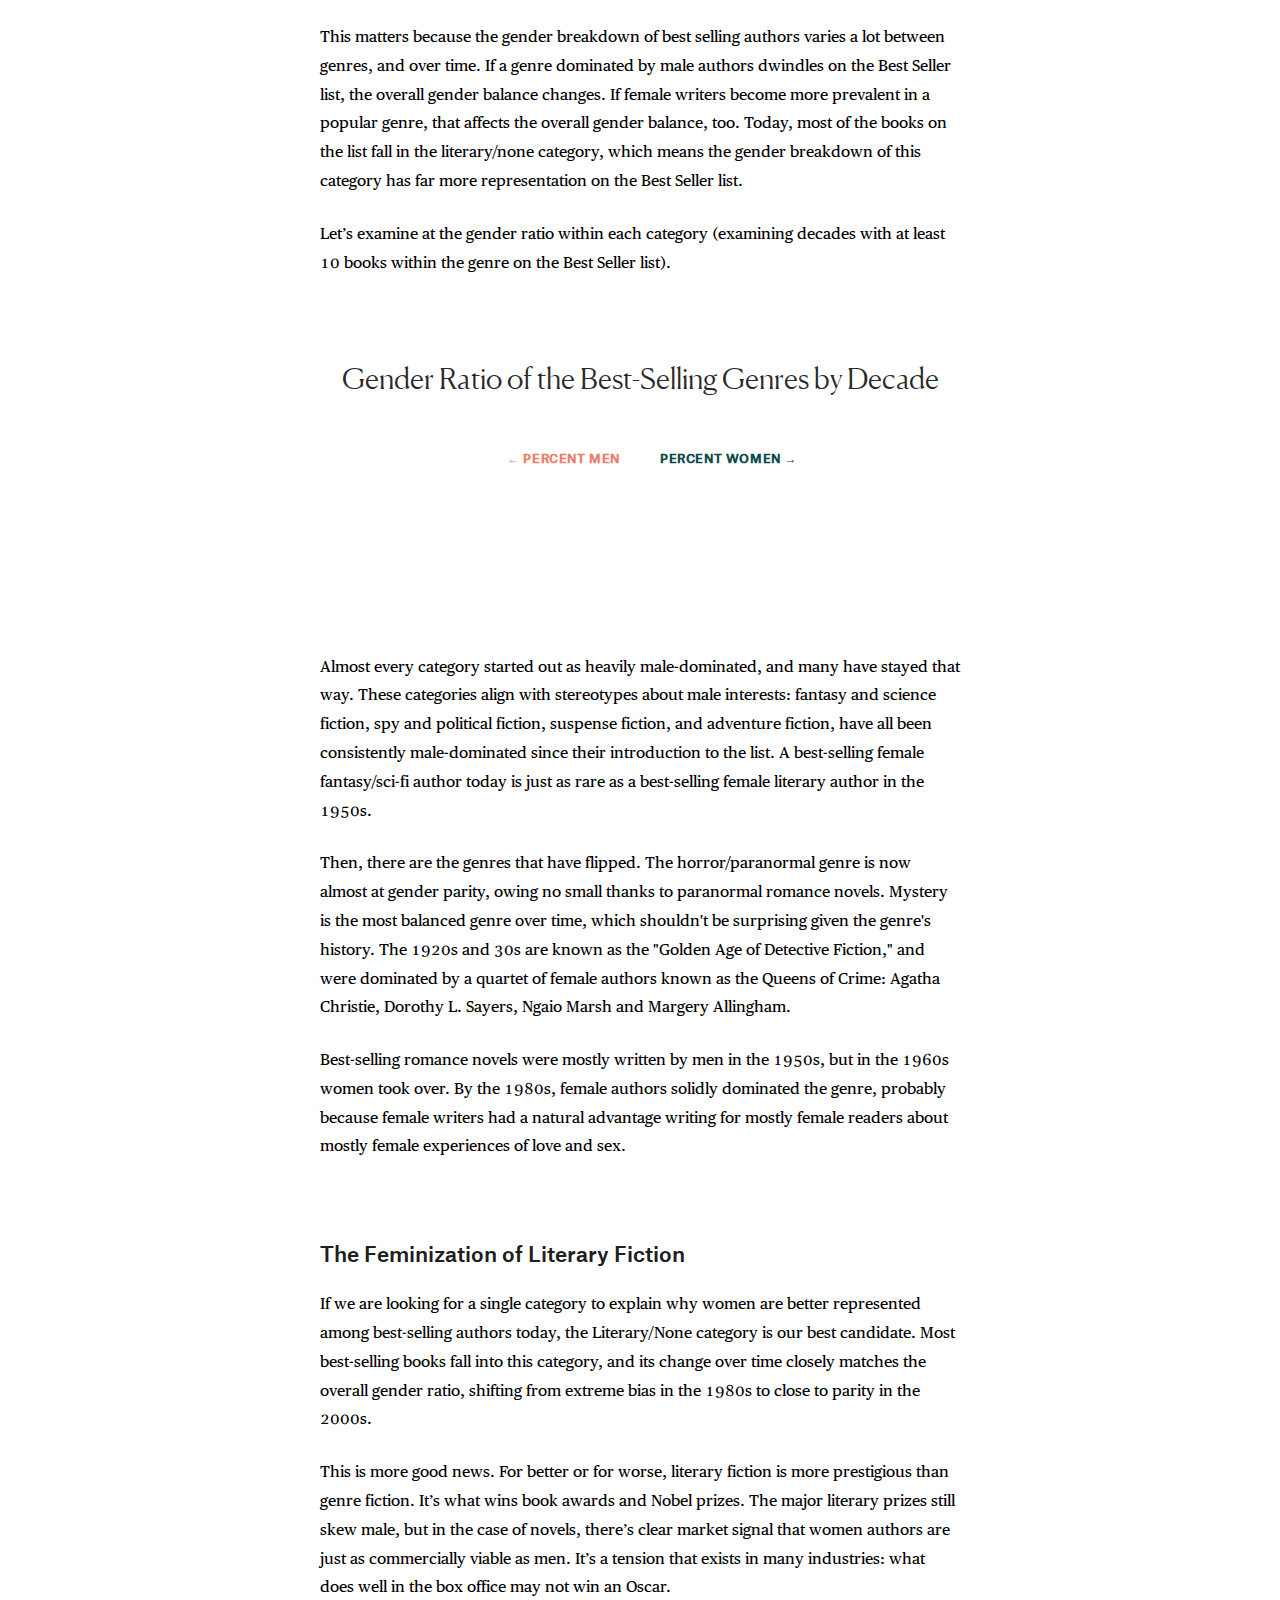
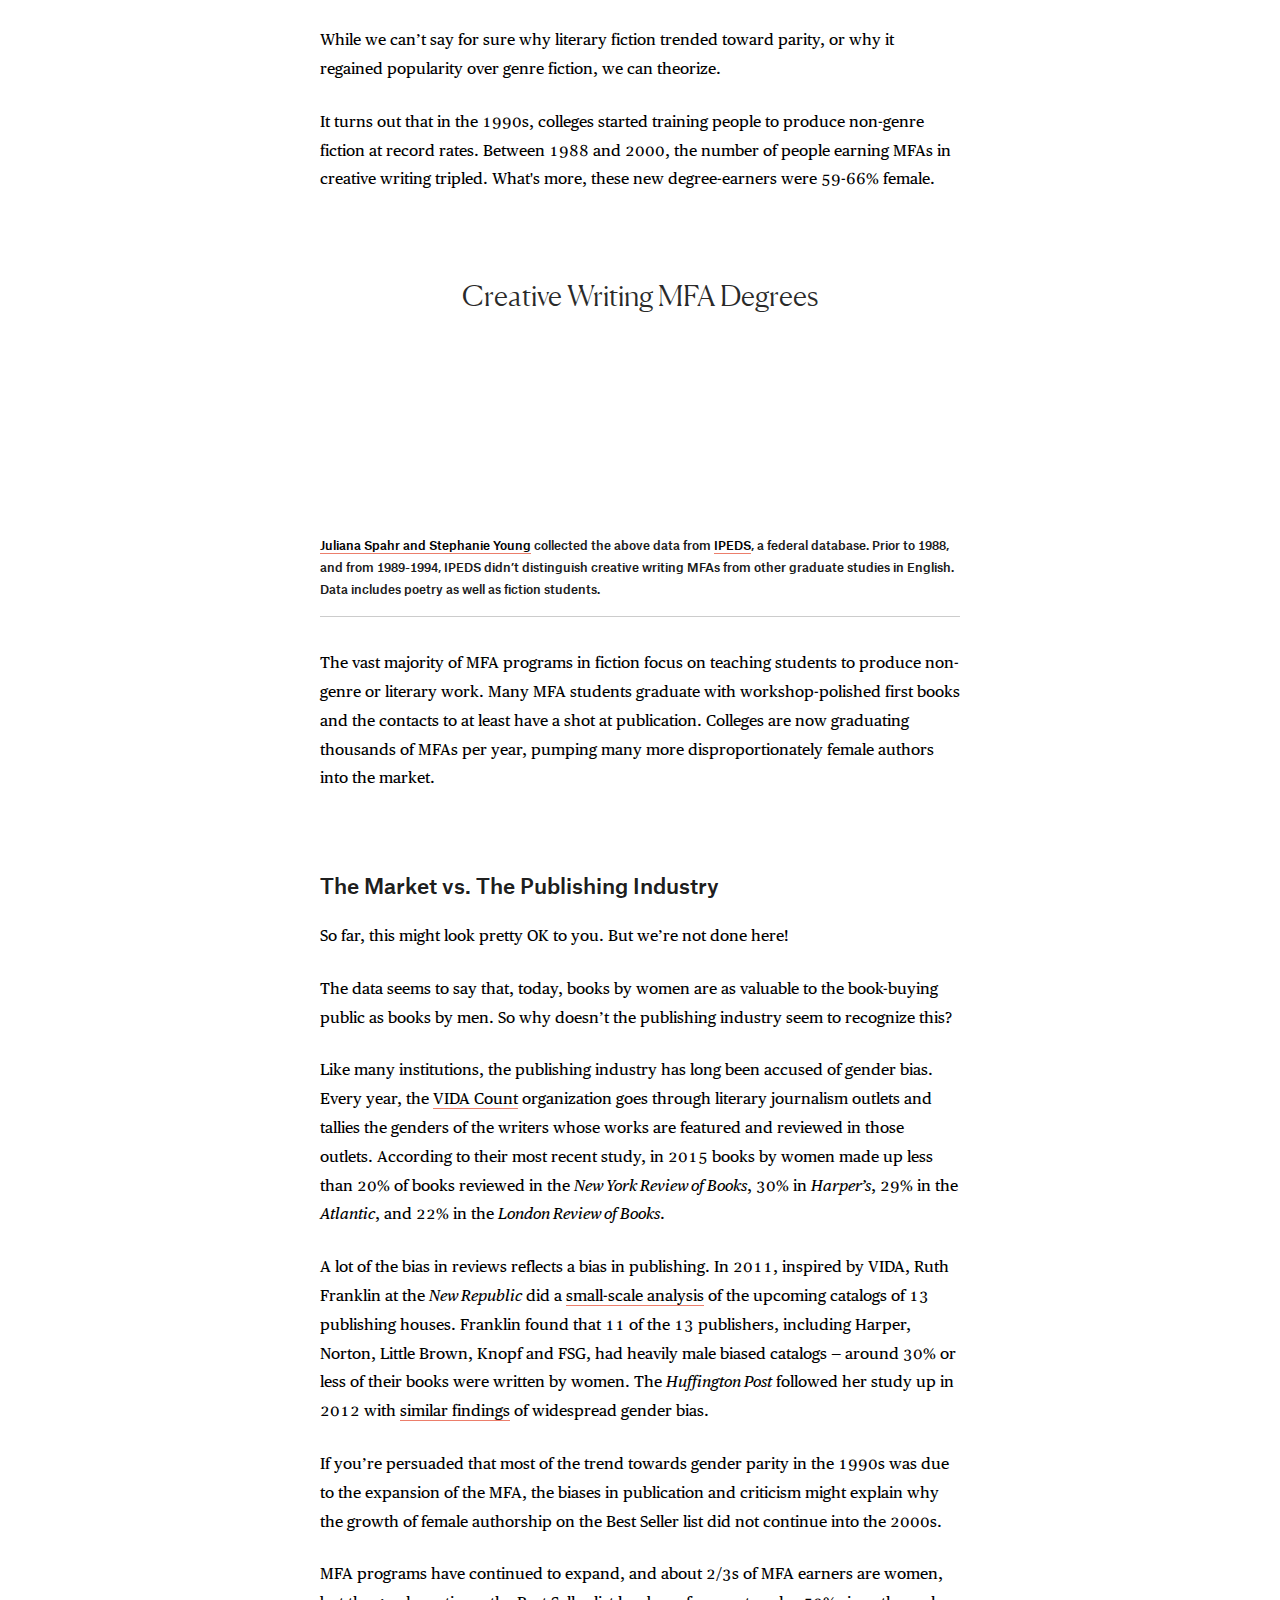
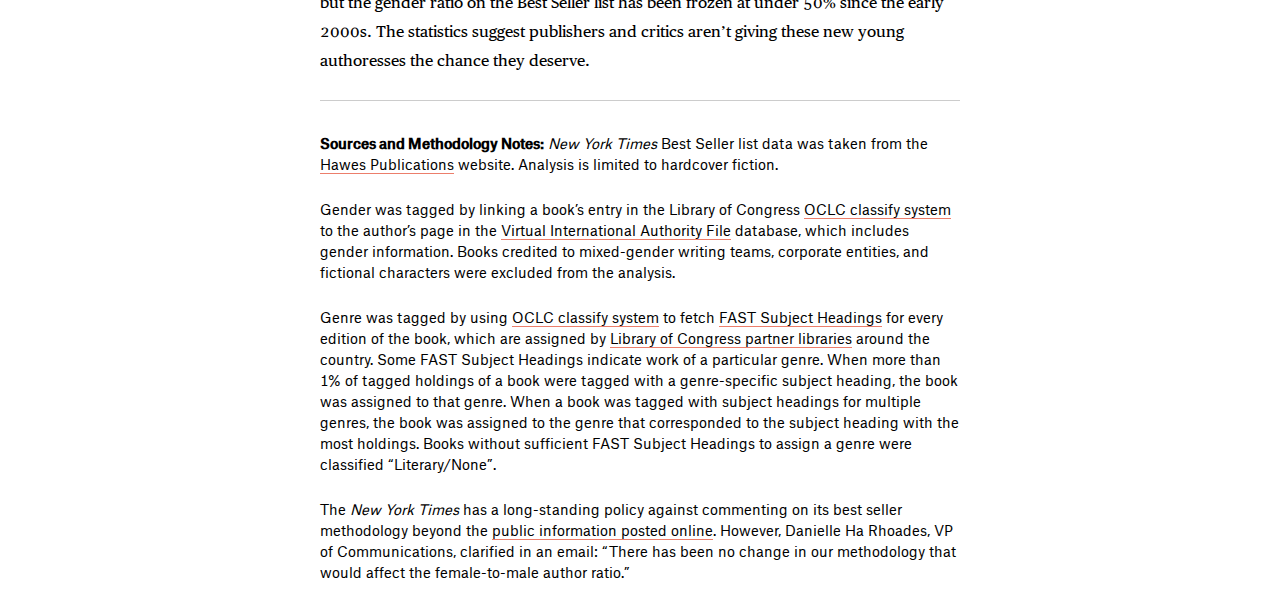
==== commit cb0d12c4: "here" ====
--- a/index.html
+++ b/index.html
@@ -216,8 +216,8 @@
 		    </blockquote>
 
 			<p>I want to think things have changed. I want to think that if a woman says she's a writer, today, people accept that she's a goddamned writer.</p>
-			
-			<p>The gender ratio of the authors on the <em>New York Times</em> Best Seller list is one way to gauge how being a female writer today might be different from 70 years ago, in Shirley Jackson's time. The Best Seller list is the equivalent of the Billboard Hot 100 for literature, tracking the weekly 10-15 best-selling books since the 1940s.</p>
+
+			<p>The gender ratio of the authors on the <a href="https://www.nytimes.com/books/best-sellers/hardcover-fiction/"><em>New York Times</em> Best Seller list</a> is one way to gauge how being a female writer today might be different from 70 years ago, in Shirley Jackson's time. The Best Seller list is the equivalent of the Billboard Hot 100 for literature, tracking the weekly 10-15 best-selling books since the 1940s.</p>
 
 			<p>By taking the set of books that made it onto the list each year and looking at the gender of the authors, we can track the changing relationship between author gender and commercial success.</p>
 			</p>
@@ -238,6 +238,10 @@
 				</li>
 			</ul>
 		</div>
+		<div class="story__text methodology-section">
+				<p class="note">Our analysis of <em>New York Times</em> best sellers is based on the aggregated list of unique books that charted each year. For example, <i>Harry Potter and the Sorcerer’s Stone</i> appears on the Best Seller list for all 52 weeks of 1999, but it only counts once towards the 1999 data. Note: this process yielded a directionally similar result as an approach that weighted books by weeks-charted (see the results <a href="assets/chart.png">here</a>).
+				</p>
+		</div>
 		<div class='story__text'>
 			<p>Books by women consistently made up about a quarter of the list in the 1950s. Over the course of the 1960s and 1970s, female representation on the list fluctuated dramatically. The rate of books by women got as high as 38% in 1970, and as low as 14% in 1975. (Some of this was simple math: from 1963 to 1977, the <em>New York Times</em> capped the list to 10 books per week. This made the annual list of best sellers shorter and the gender ratio more sensitive to changes in the counts from year to year.)</p>
 
@@ -295,7 +299,7 @@
 		<div class='story__text'>
 			<p>Almost every category started out as heavily male-dominated, and many have stayed that way. These categories align with stereotypes about male interests: fantasy and science fiction, spy and political fiction, suspense fiction, and adventure fiction, have all been consistently male-dominated since their introduction to the list. A best-selling female fantasy/sci-fi author today is just as rare as a best-selling female literary author in the 1950s.</p>
 
-			<p>Then, there are the genres that have flipped. The horror/paranormal genre is now almost at gender parity, owing no small thanks to paranormal romance novels. Mystery is the most balanced genre over time, which shouldn't be surprising given the genre's history. The 1920s and 30s are known as the "Golden Age of Detective Fiction," and were dominated by a quartet of female authors known as the Queens of Crime &mdash; Agatha Christie, Dorothy L. Sayers, Ngaio Marsh and Margery Allingham.</p>
+			<p>Then, there are the genres that have flipped. The horror/paranormal genre is now almost at gender parity, owing no small thanks to paranormal romance novels. Mystery is the most balanced genre over time, which shouldn't be surprising given the genre's history. The 1920s and 30s are known as the "Golden Age of Detective Fiction," and were dominated by a quartet of female authors known as the Queens of Crime: Agatha Christie, Dorothy L. Sayers, Ngaio Marsh and Margery Allingham.</p>
 
 			<p>Best-selling romance novels were mostly written by men in the 1950s, but in the 1960s women took over. By the 1980s, female authors solidly dominated the genre, probably because female writers had a natural advantage writing for mostly female readers about mostly female experiences of love and sex.</p>
 
@@ -308,7 +312,7 @@
 			<p>This is more good news. For better or for worse, literary fiction is more prestigious than genre fiction. It’s what wins book awards and Nobel prizes. The major literary prizes still skew male, but in the case of novels, there’s clear market signal that women authors are just as commercially viable as men. It’s a tension that exists in many industries: what does well in the box office may not win an Oscar.</p>
 
 			<p>While we can’t say for sure why literary fiction trended toward parity, or why it regained popularity over genre fiction, we can theorize.</p>
-		
+			<p>It turns out that in the 1990s, colleges started training people to produce non-genre fiction at record rates. Between 1988 and 2000, the number of people earning MFAs in creative writing tripled. What's more, these new degree-earners were 59-66% female.</p>
  		</div>
 		<div class='chart chart__mfa'>
 			<h5 class='chart__hed'>Creative Writing MFA Degrees</h5>
@@ -318,10 +322,6 @@
 			<p class="note"><a href="https://lareviewofbooks.org/article/the-program-era-and-the-mainly-white-room/">Juliana Spahr and Stephanie Young</a> collected the above data from <a href="https://nces.ed.gov/ipeds/home/usethedata">IPEDS</a>, a federal database. Prior to 1988, and from 1989-1994, IPEDS didn’t distinguish creative writing MFAs from other graduate studies in English. Data includes poetry as well as fiction students.</p>
 		</div>
 		<div class='story__text'>
-
-
-			<p><p>It turns out that in the 1990s, colleges started training people to produce non-genre fiction at record rates: Between 1988 and 2000, the number of people earning MFAs in creative writing tripled. What's more, these new degree-earners were 59-66% female.</p>
-
 			<p>The vast majority of MFA programs in fiction focus on teaching students to produce non-genre or literary work. Many MFA students graduate with workshop-polished first books and the contacts to at least have a shot at publication. Colleges are now graduating thousands of MFAs per year, pumping many more disproportionately female authors into the market.</p>
 
 
@@ -341,9 +341,7 @@
 		<p>If you’re persuaded that most of the trend towards gender parity in the 1990s was due to the expansion of the MFA, the biases in publication and criticism might explain why the growth of female authorship on the Best Seller list did not continue into the 2000s.</p>
 		<p>MFA programs have continued to expand, and about 2/3s of MFA earners are women, but the gender ratio on the Best Seller list has been frozen at under 50% since the early 2000s. The statistics suggest publishers and critics aren’t giving these new young authoresses the chance they deserve.</p>
 		<div class='methodology tk-atlas'>
-		<p class='x-small'><strong>Sources and Methodology Notes:</strong> Our analysis of <em>New York Times</em> best sellers is based on the aggregated list of unique books that charted each year. For example, <i>Harry Potter and the Sorcerer’s Stone</i> appears on the Best Seller list for all 52 weeks of 1999, but it only counts once towards the 1999 data. Note: this process yielded a directionally similar result as an approach that weighted books by weeks-charted (see the results <a href="assets/chart.png">here</a>).</p>
-
-			<p class='x-small'><em>New York Times</em> Best Seller list data was taken from the <a target='_blank' href="http://www.hawes.com/pastlist.htm">Hawes Publications</a> website. Analysis is limited to hardcover fiction.</p>
+			<p class='x-small'><strong>Sources and Methodology Notes:</strong> <em>New York Times</em> Best Seller list data was taken from the <a target='_blank' href="http://www.hawes.com/pastlist.htm">Hawes Publications</a> website. Analysis is limited to hardcover fiction.</p>
 
 			<p class='x-small'>Gender was tagged by linking a book’s entry in the Library of Congress <a target='_blank' href="http://classify.oclc.org/classify2/">OCLC classify system</a> to the author’s page in the <a target='_blank' href="https://viaf.org/">Virtual International Authority File</a> database, which includes gender information. Books credited to mixed-gender writing teams, corporate entities, and fictional characters were excluded from the analysis.</p>
 
--- a/bundle.css
+++ b/bundle.css
@@ -38,8 +38,8 @@
 .story__text .exchange {
   /*background-color: #EC7E6B;*/
   /*border-radius: 3px;*/
-  margin-top: 4rem;
-  margin-bottom: 4rem;
+  margin-top: 3rem;
+  margin-bottom: 3rem;
 }
 .story__text .exchange p {
   text-align: center;
@@ -54,9 +54,10 @@
   max-width: 55rem;
   margin: 0 auto;
   font-size: 4rem;
-  margin-bottom: 6rem;
+  margin-bottom: 2rem;
   text-align: center;
   margin-top: 9rem;
+  line-height: 1;
 }
 .intro__byline {
   font-size: 0.85rem;
@@ -64,10 +65,11 @@
   margin-bottom: 1rem;
 }
 .intro__dek {
-  font-size: 1rem;
+  font-size: 1.2rem;
   max-width: 40rem;
   margin: 0 auto;
-  margin-top: 4rem;
+  text-align: center;
+  margin-bottom: 4rem;
 }
 /* STORY */
 main {
@@ -106,31 +108,25 @@
   background-color: #ddd;
   border: 2px solid #aaa;
   opacity: 0.75;
-   */
-  border-top-left-radius:;
   font-size: .75rem;
   color: black;
   background-color: white;
   border: 1px solid rgba(127, 125, 156, 0.54);
   cursor: pointer;
-  cursor: hand;
-  margin-left: -1px;
 }
 
 .btn.is-active {
   background-color: #888;
-  box-shadow: rgba(0, 0, 0, 0.1) 0px 3px 5px inset;
-  border-color: rgba(14, 14, 14, 0.24);
-  background-color: rgba(243, 243, 243, 0.69);
+  box-shadow: rgba(0, 0, 0, 0.2) 0px 2px 4px inset;
+  background-color: #ddd;
   cursor: pointer;
-  cursor: hand;
 }
 
 .chart {
   max-width: 60rem;
   margin: 0 auto;
   position: relative;
-  margin-bottom: 4rem;
+  margin-bottom: 0rem;
 }
 
 .chart path {
@@ -218,9 +214,7 @@
 }
 
 /* GENDER */
-.chart__gender {
-
-}
+.chart__gender {margin-bottom: 0rem;}
 
 .chart .tooltip {
   position: absolute;
@@ -589,6 +583,18 @@
   fill: #484848;
 }
 
+p.note{
+  font-family: 'Atlas Grotesk Web';
+  font-size: .75rem;
+  font-weight: 500;
+  margin-bottom: 1rem;
+  margin-top: 1rem;
+  color: #1b1b1b;
+}
+.methodology-section{
+  border-bottom: 1px solid #ccc;
+}
+
 @media only screen and (min-width: 700px) {
   .chart__genre .mobile-legend {
     display: none;
@@ -667,4 +673,8 @@
     margin-top: 0px;
     margin-bottom: 0px;
   }
-}
+  .intro__dek{
+    font-size: 1rem;
+    margin-top: 1rem;
+  }
+}
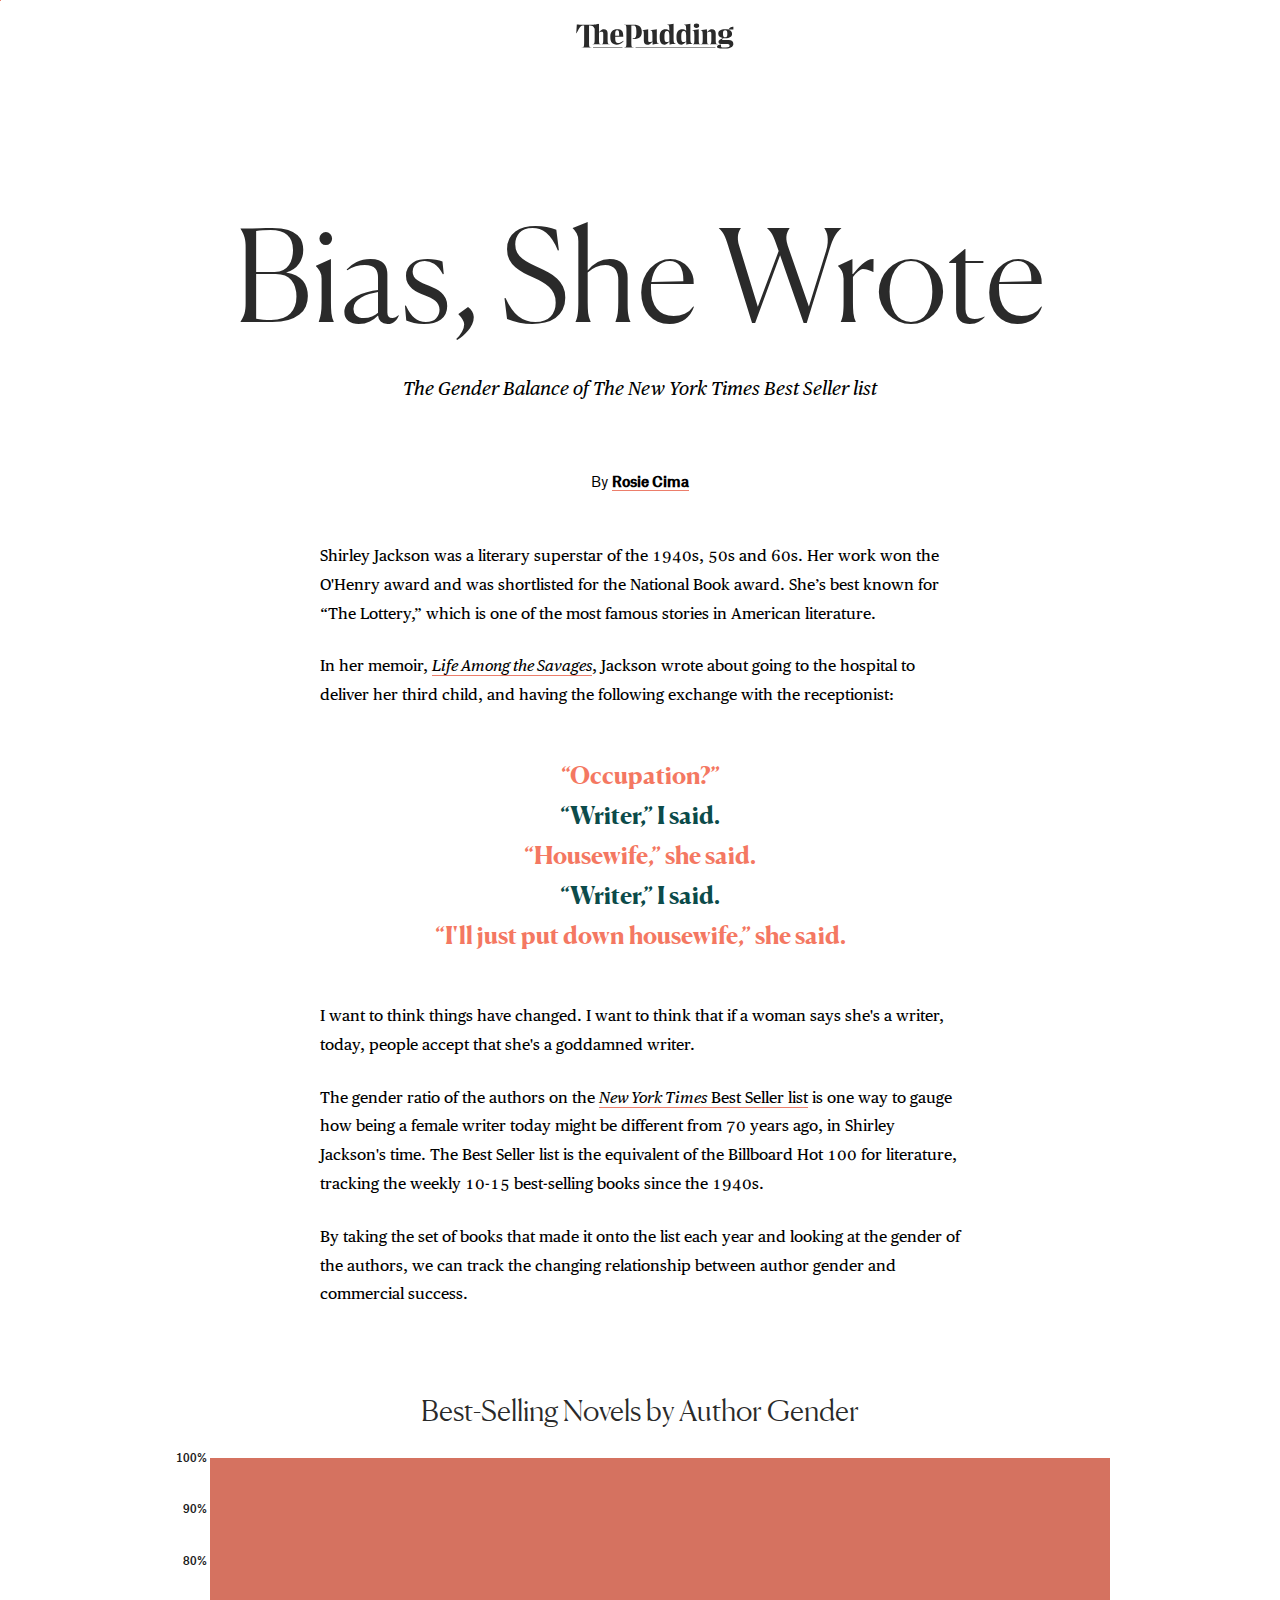
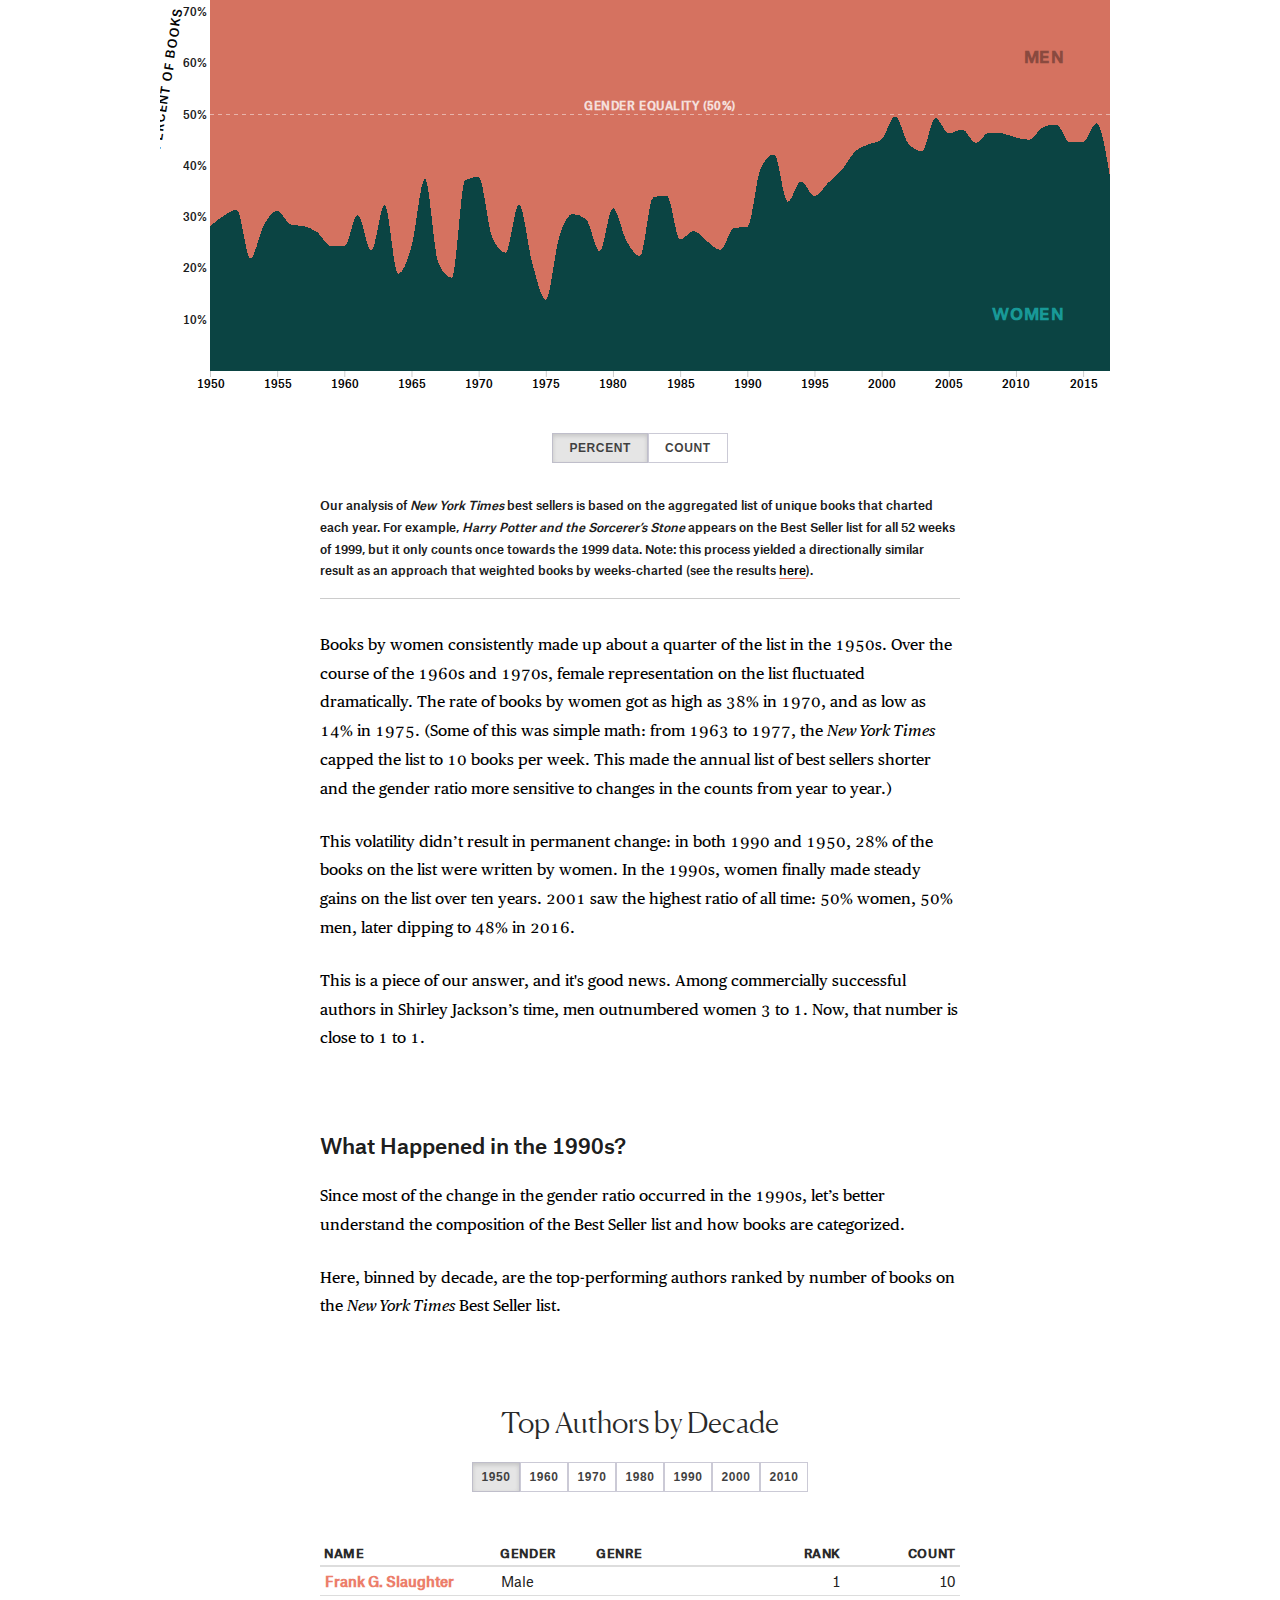
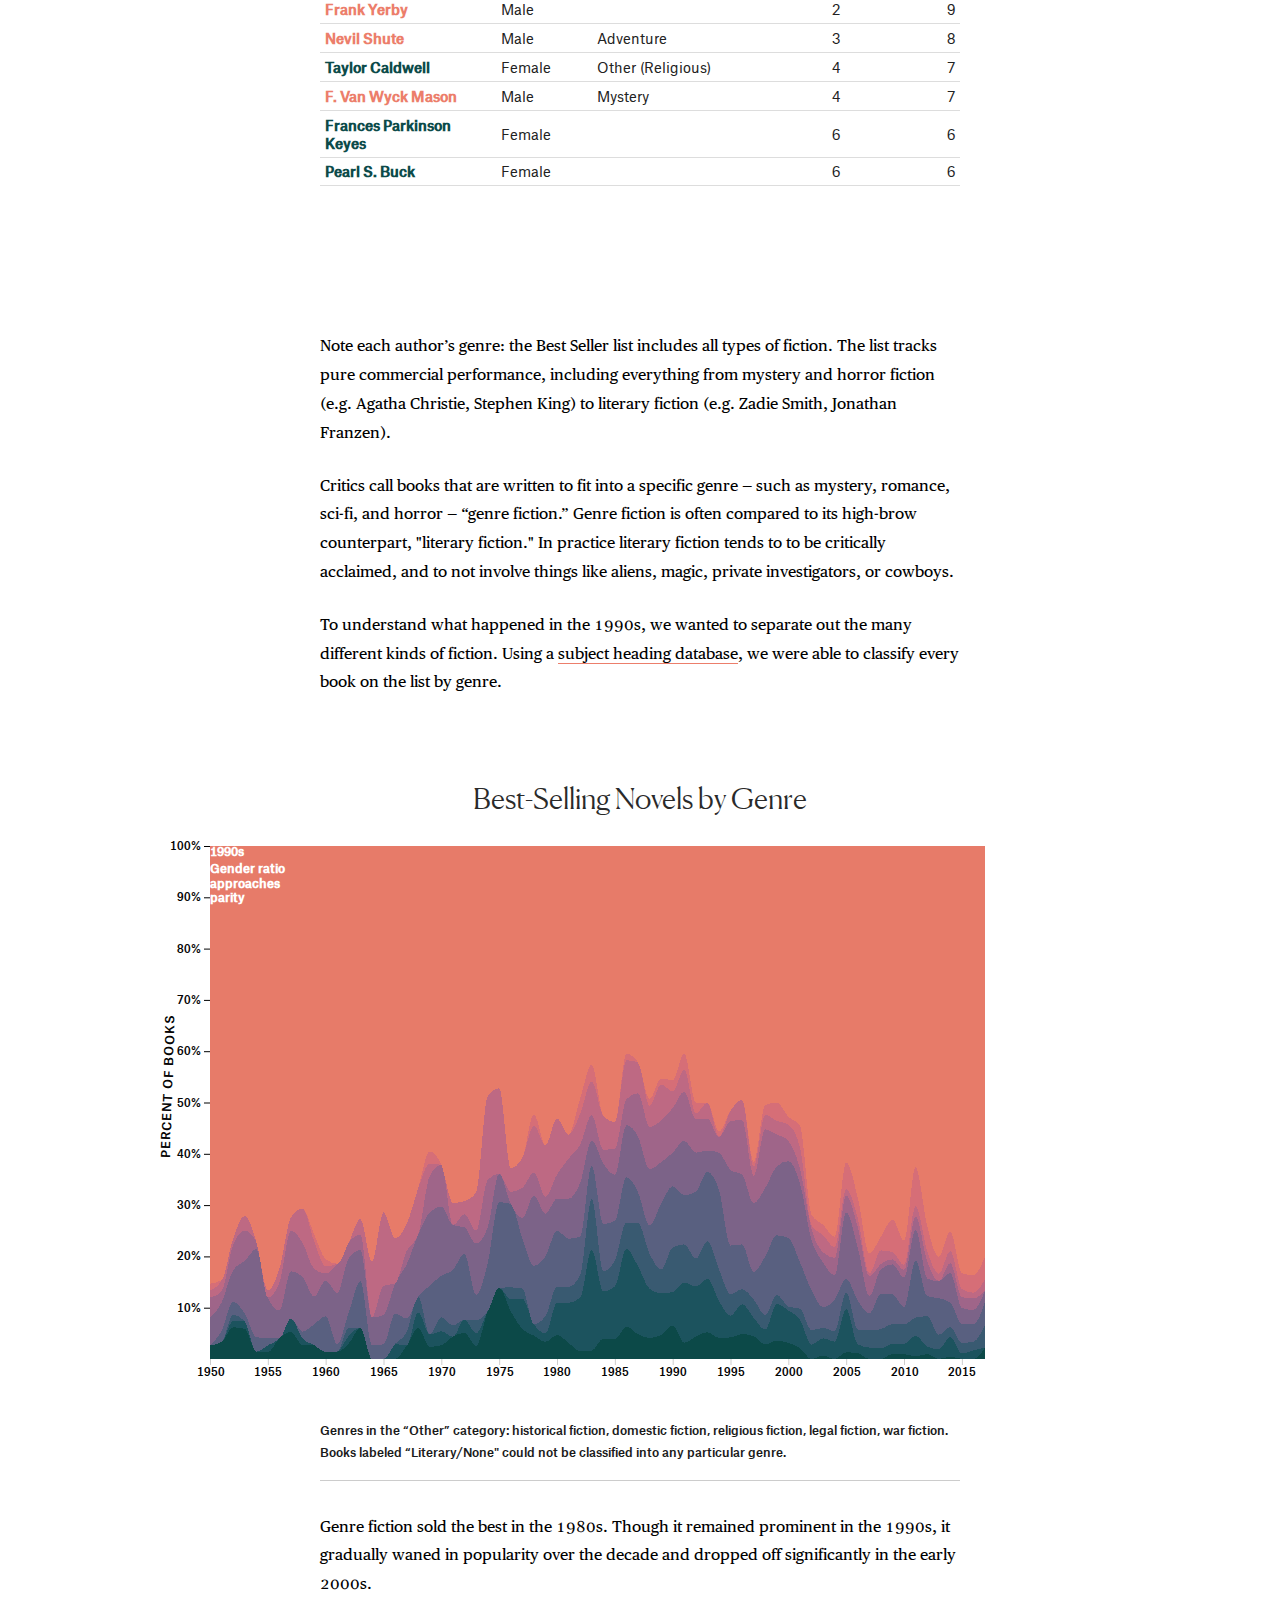
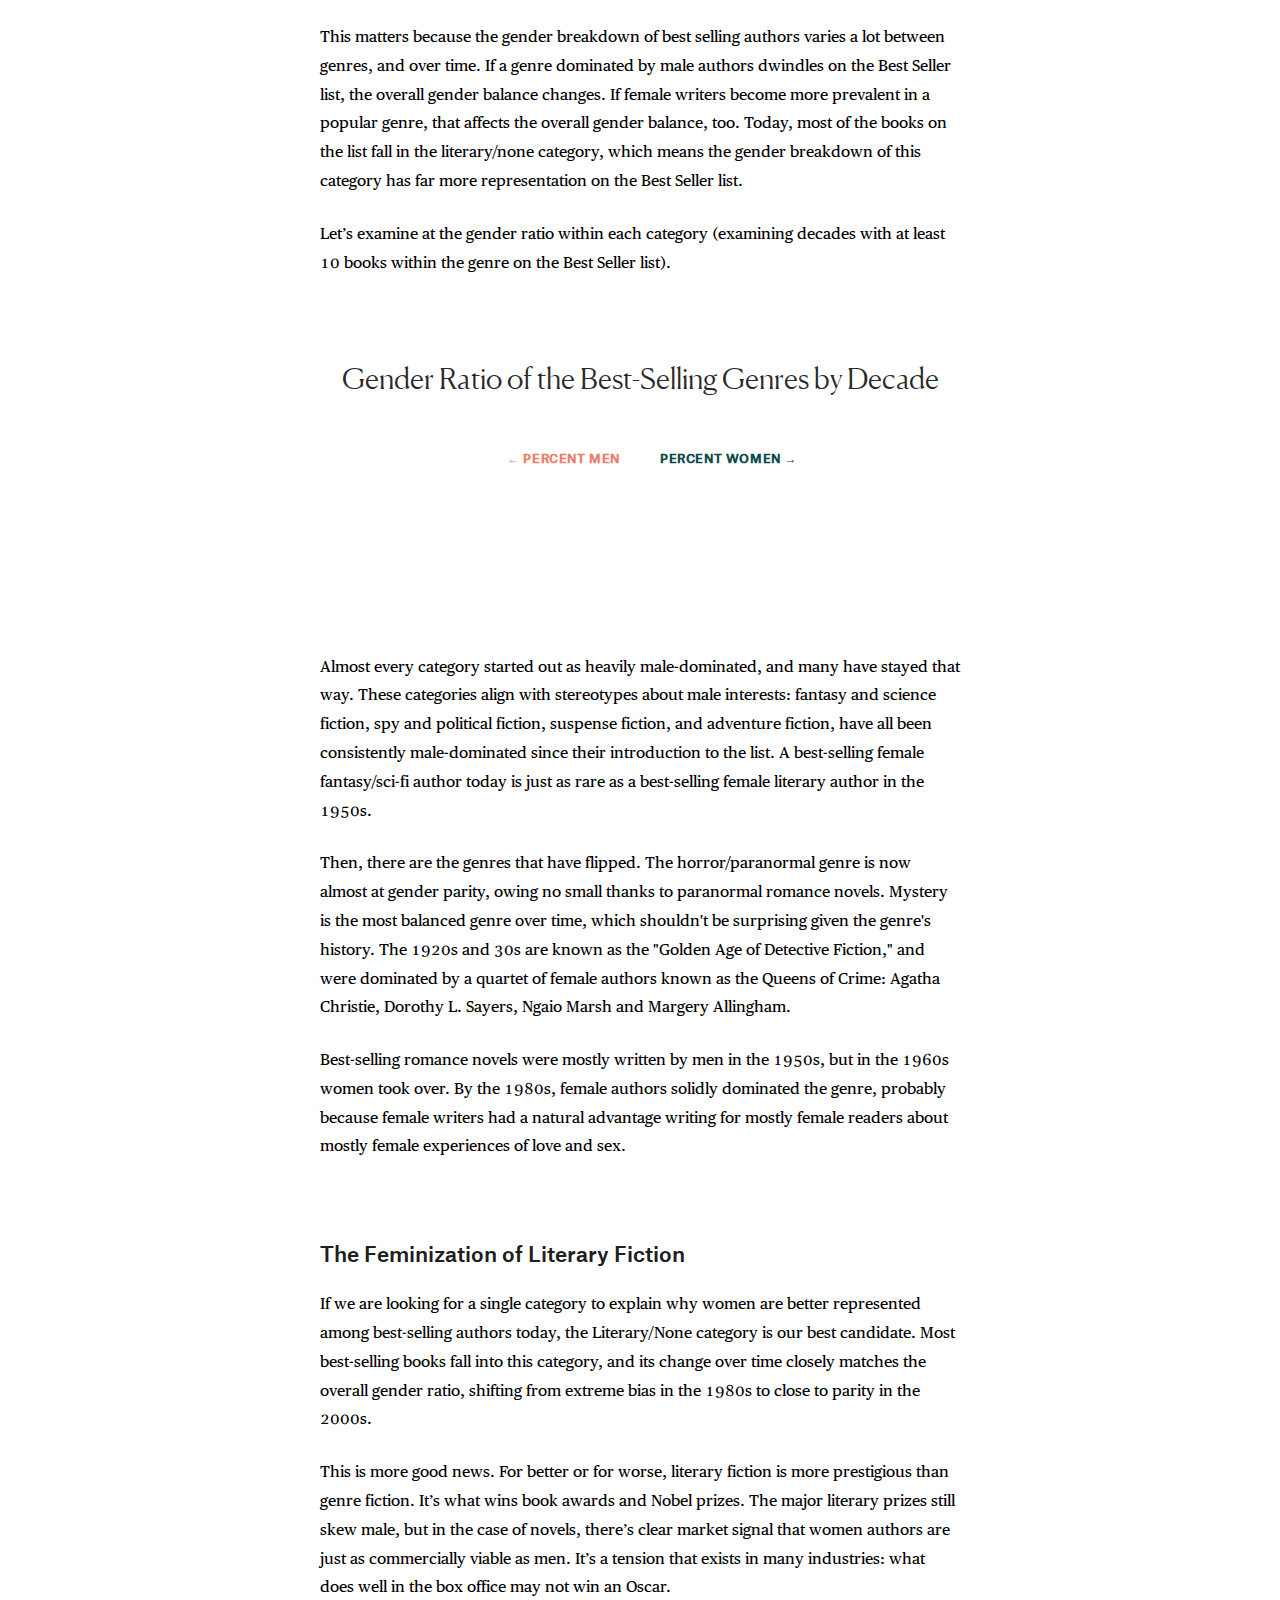
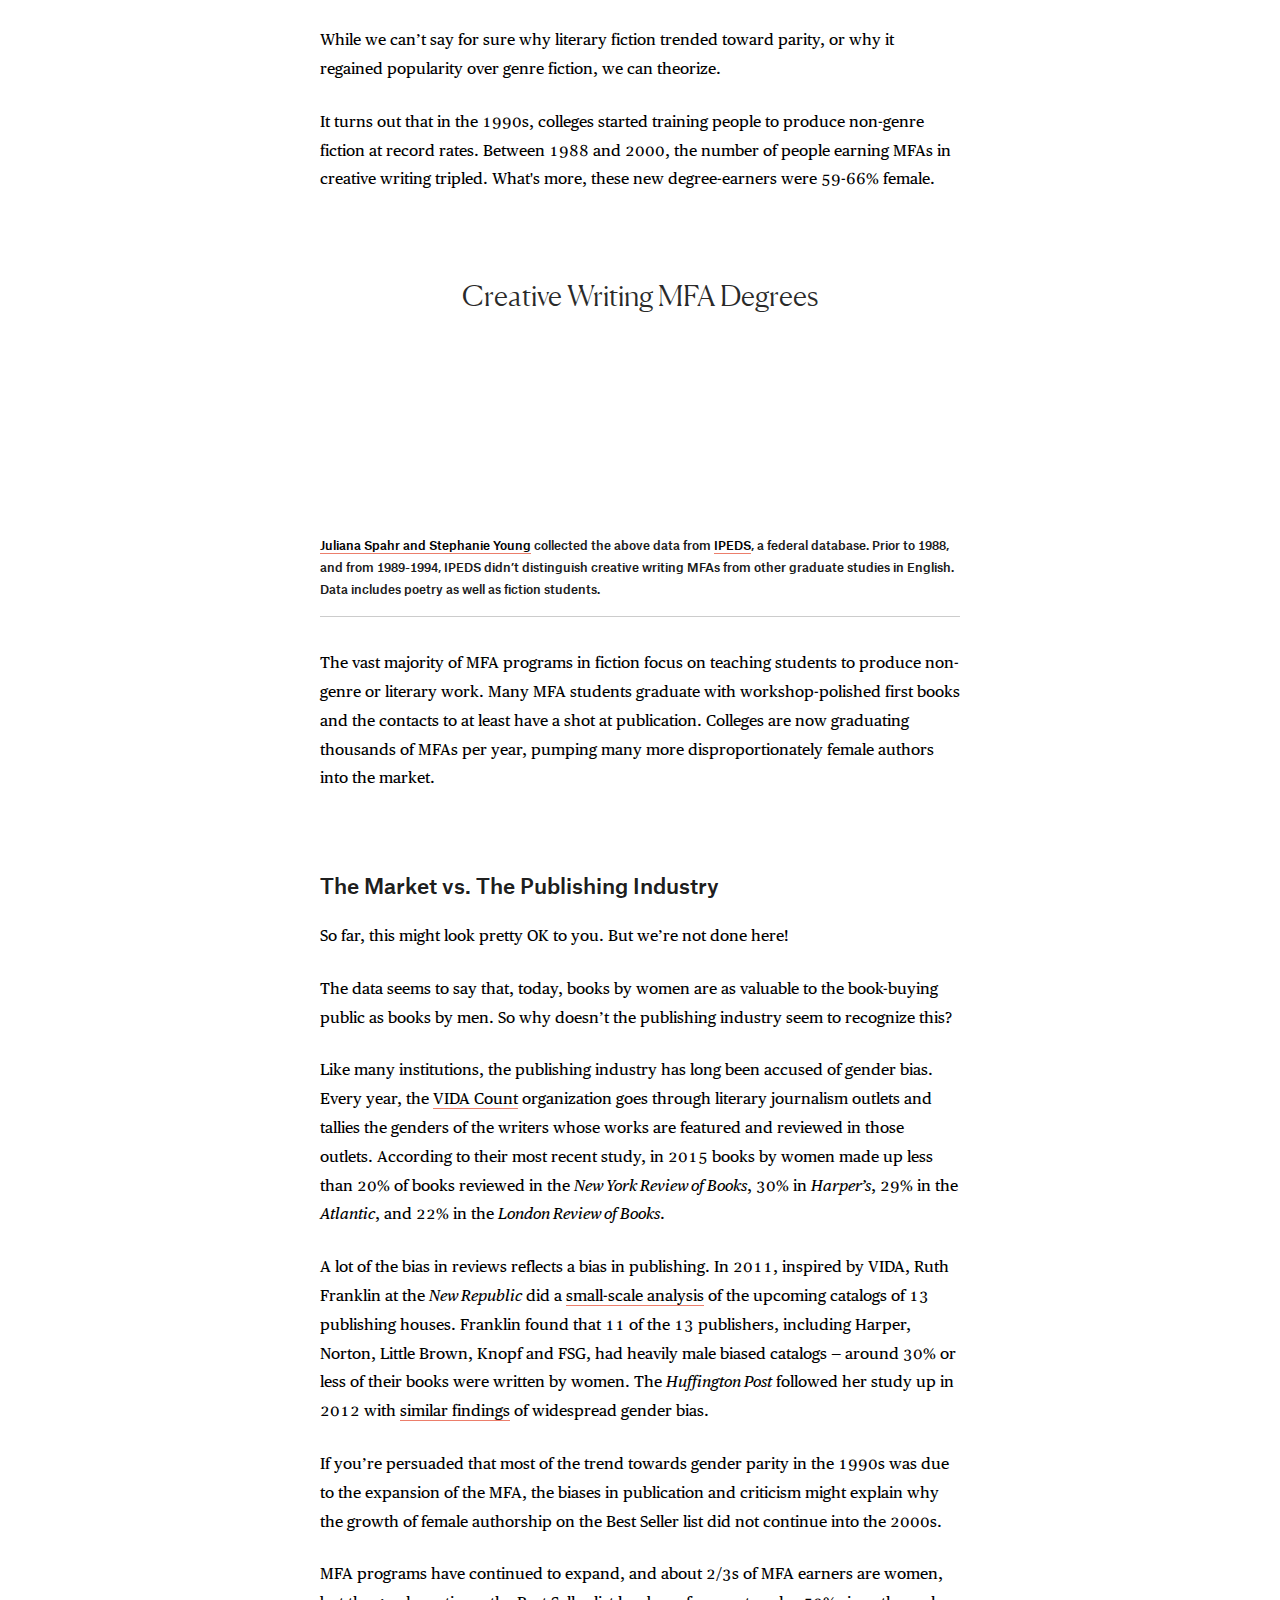
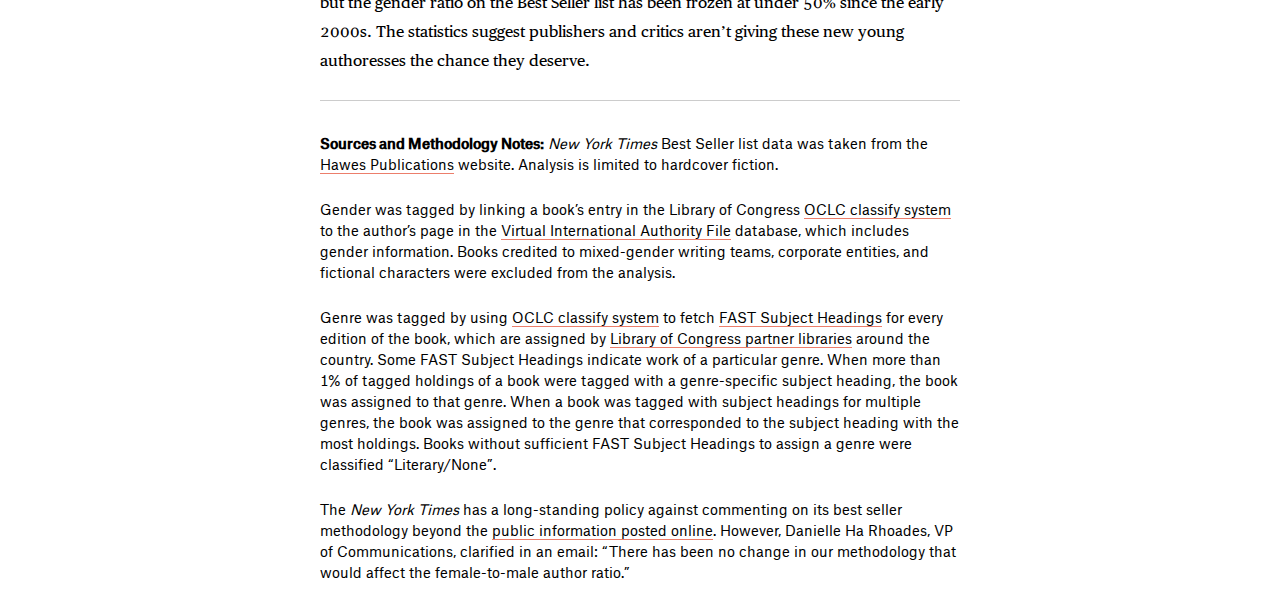
==== commit ada826de: "here" ====
--- a/index.html
+++ b/index.html
@@ -11,12 +11,12 @@
 
 	<meta property='og:title' content='The Gender Balance of The New York Times Best Seller list' />
 	<meta property='og:site_name' content='The Pudding'/>
-	<meta property='og:url' content='https://pudding.cool/2017/05/best-sellers' />
+	<meta property='og:url' content='https://pudding.cool/2017/06/best-sellers' />
 	<meta property='og:description' content='How much progress has American literature made towards gender equality?' />
 	<meta property='og:type' content='article' />
 	<meta property='og:locale' content='en_US' />
 
-	<meta property='og:image' content='https://pudding.cool/2017/05/best-sellers/assets/og-img.jpg' />
+	<meta property='og:image' content='https://pudding.cool/2017/06/best-sellers/assets/og-img.jpg' />
 	<meta property='og:image:type' content='image/jpeg' />
 	<meta property='og:image:width' content='1200' />
 	<meta property='og:image:height' content='600' />
@@ -26,7 +26,7 @@
 	<meta name='twitter:creator' content='@puddingviz'>
 	<meta name='twitter:title' content='The Gender Balance of The New York Times Best Seller list'>
 	<meta name='twitter:description' content='How much progress has American literature made towards gender equality?'>
-	<meta name='twitter:image:src' content='https://pudding.cool/2017/05/best-sellers/assets/og-img.jpg'>
+	<meta name='twitter:image:src' content='https://pudding.cool/2017/06/best-sellers/assets/og-img.jpg'>
 	<link rel='stylesheet' href='critical.css' />
 	<link rel="stylesheet" href="annotation.css" />
 	<link rel="stylesheet" href="bundle.css" />
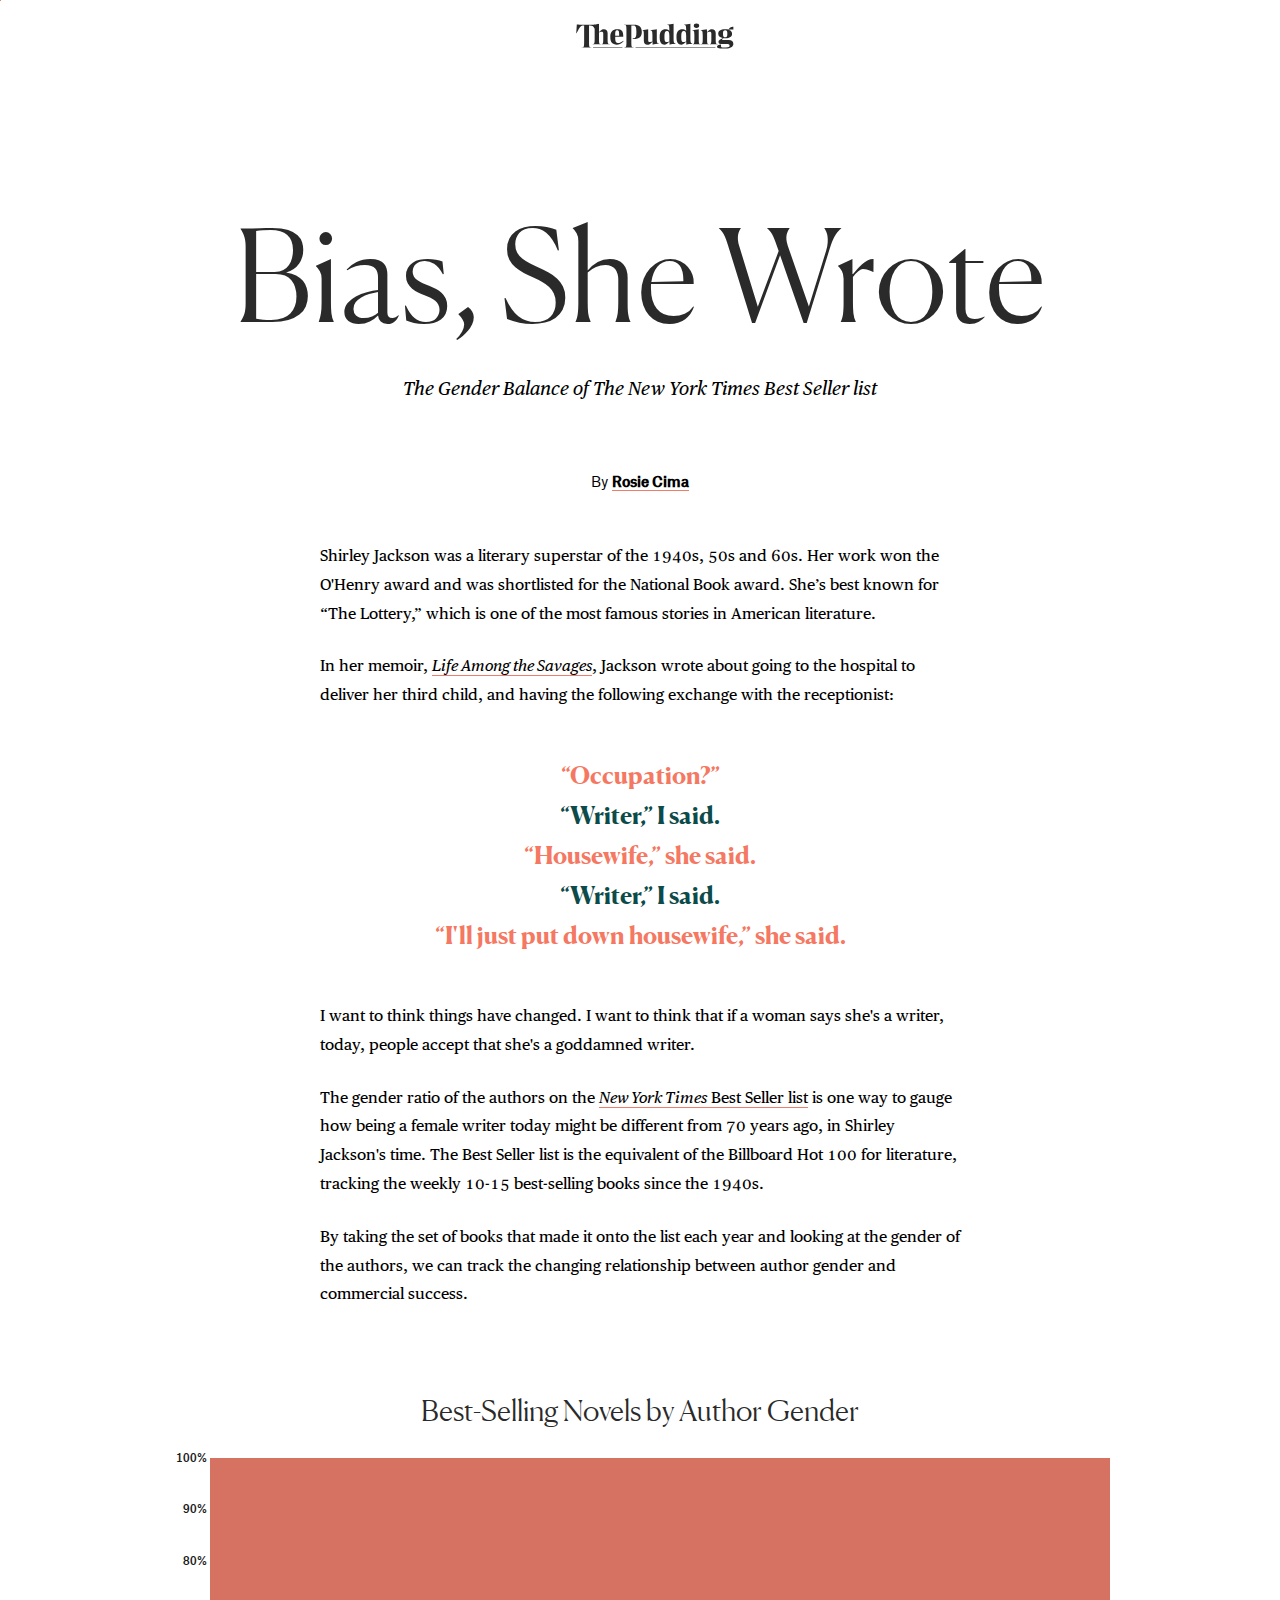
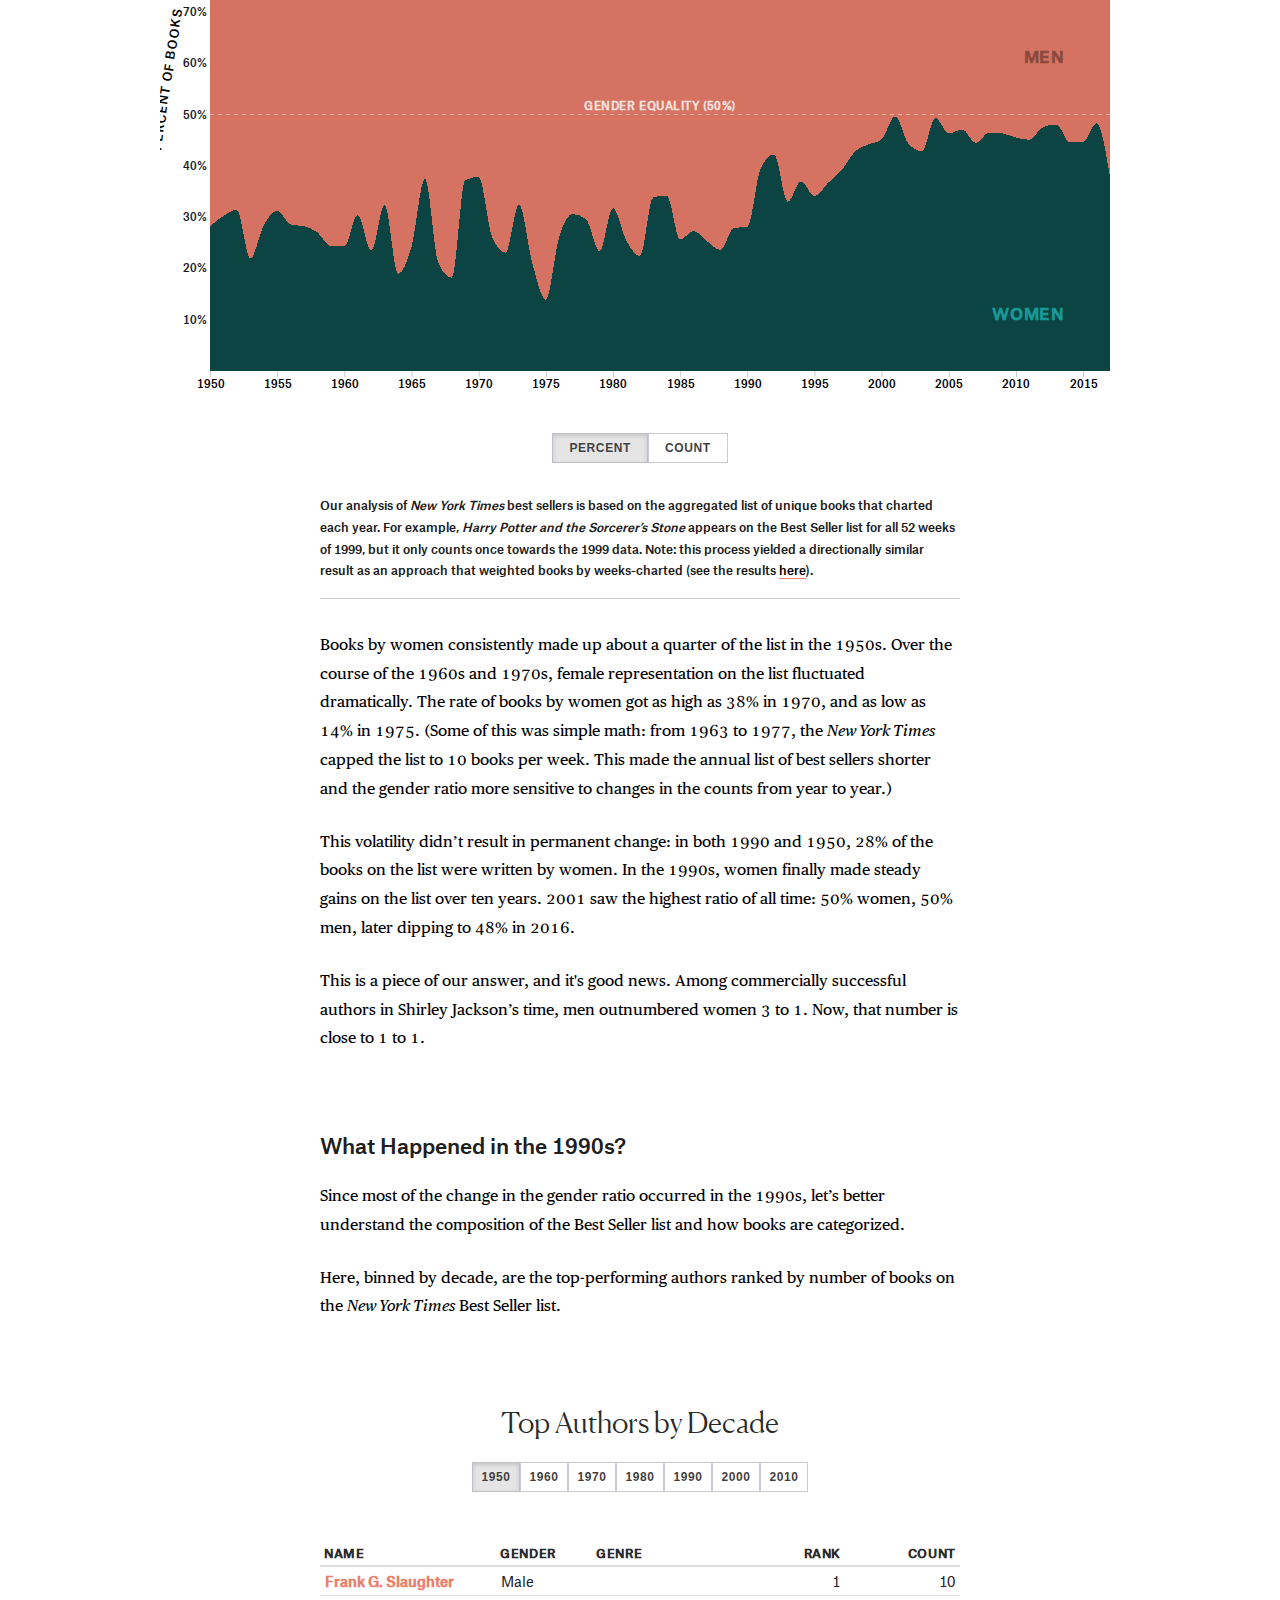
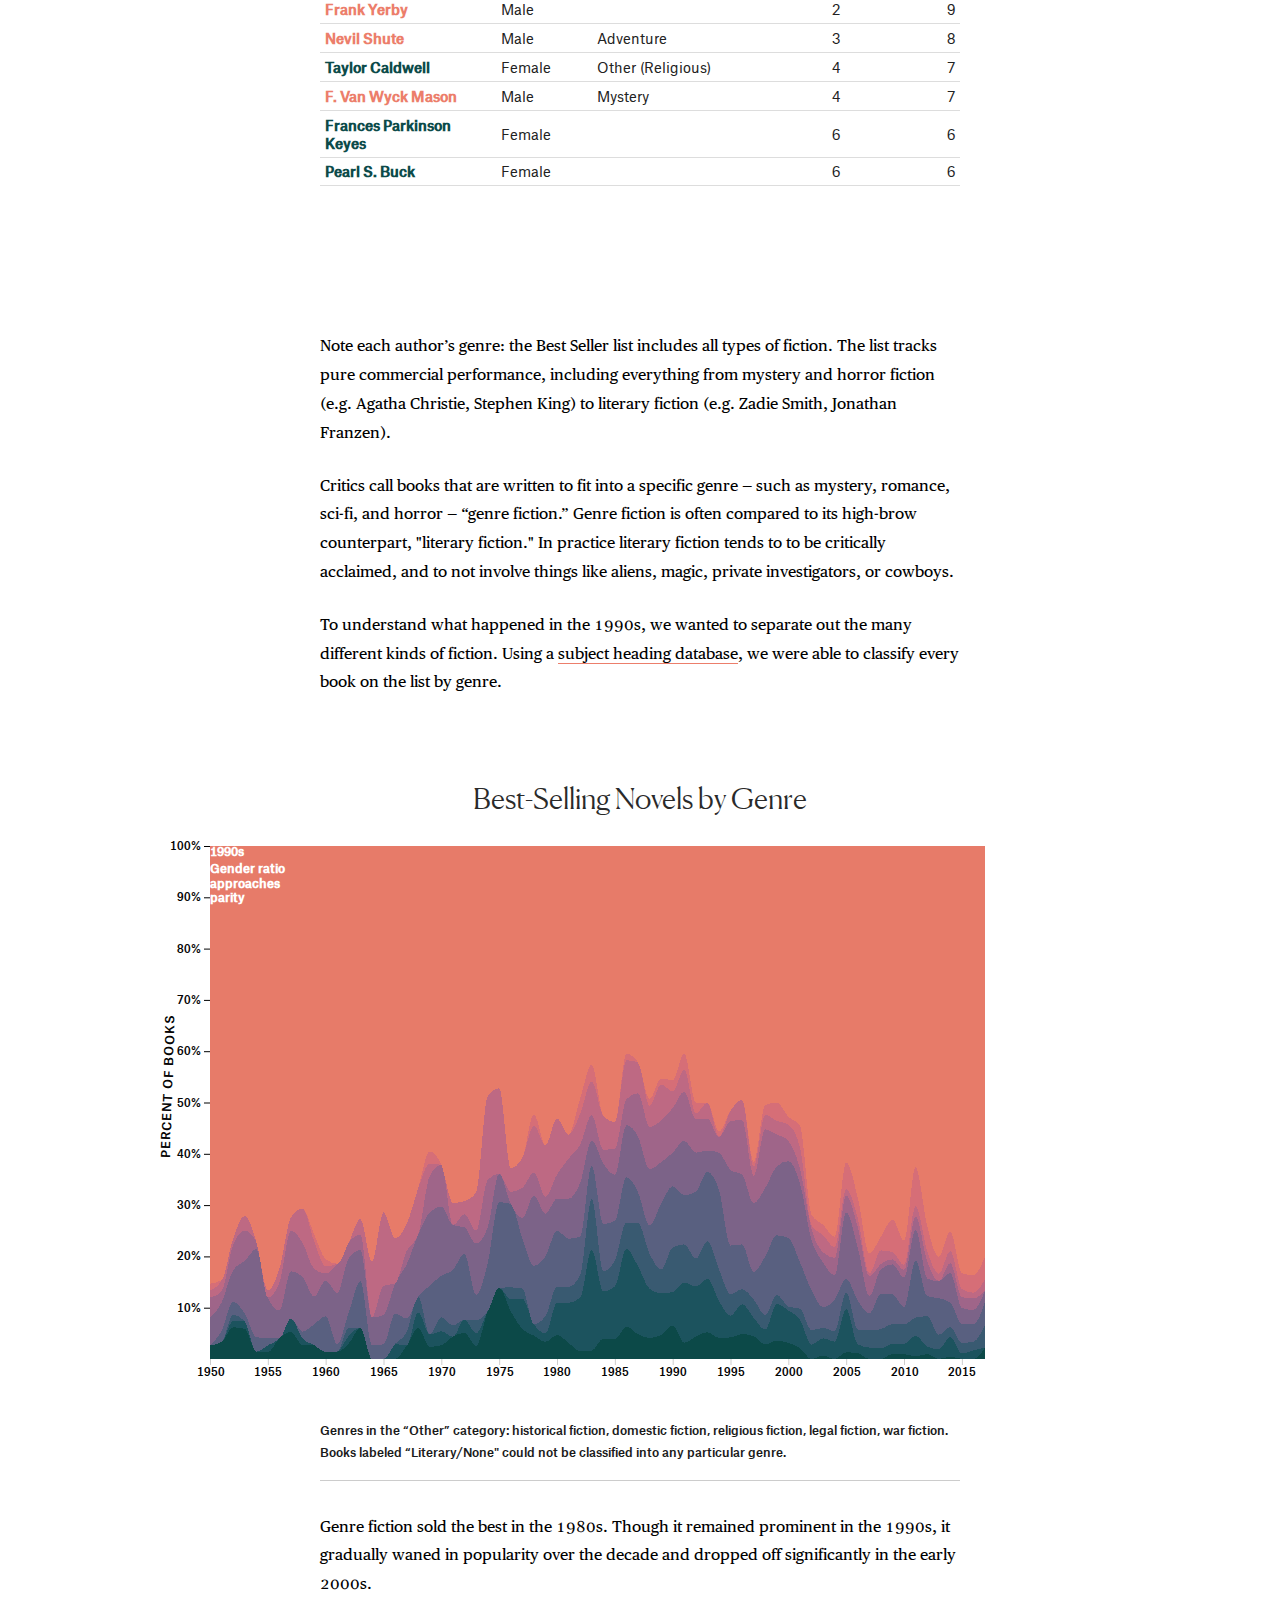
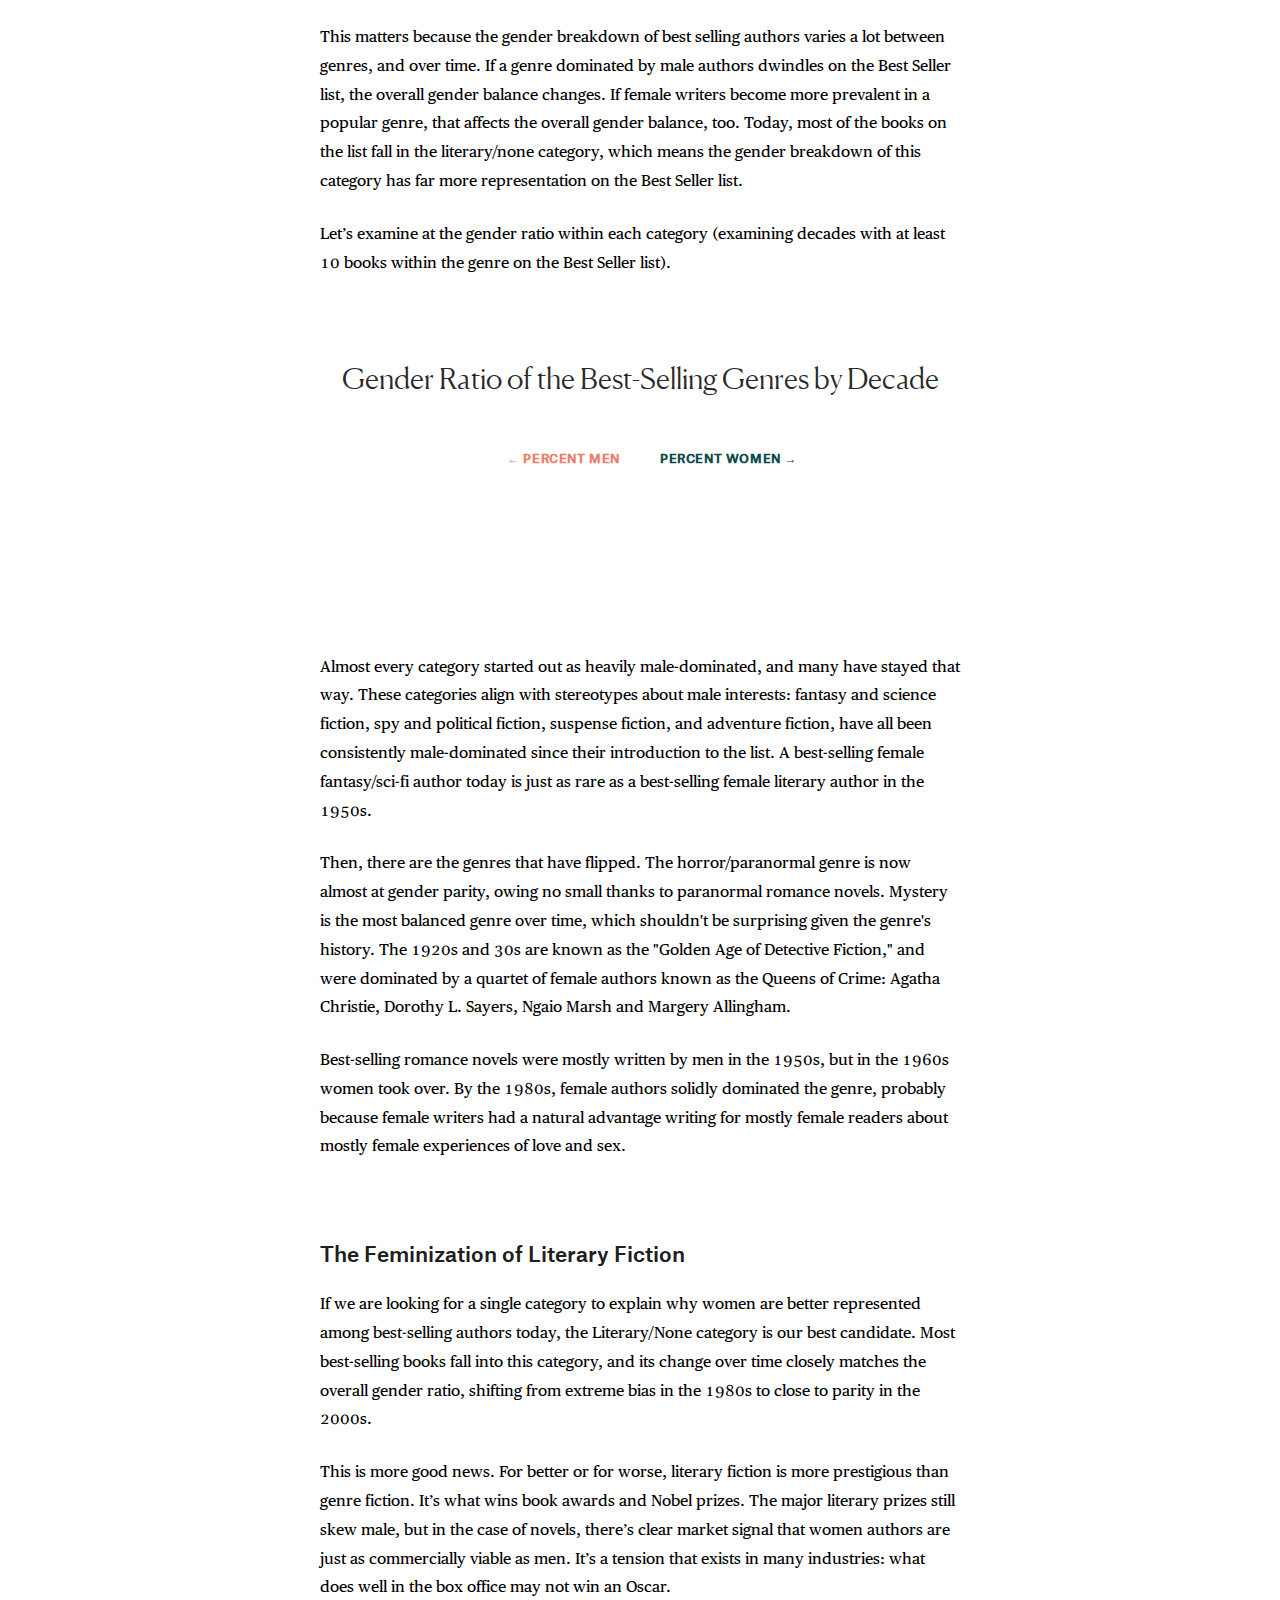
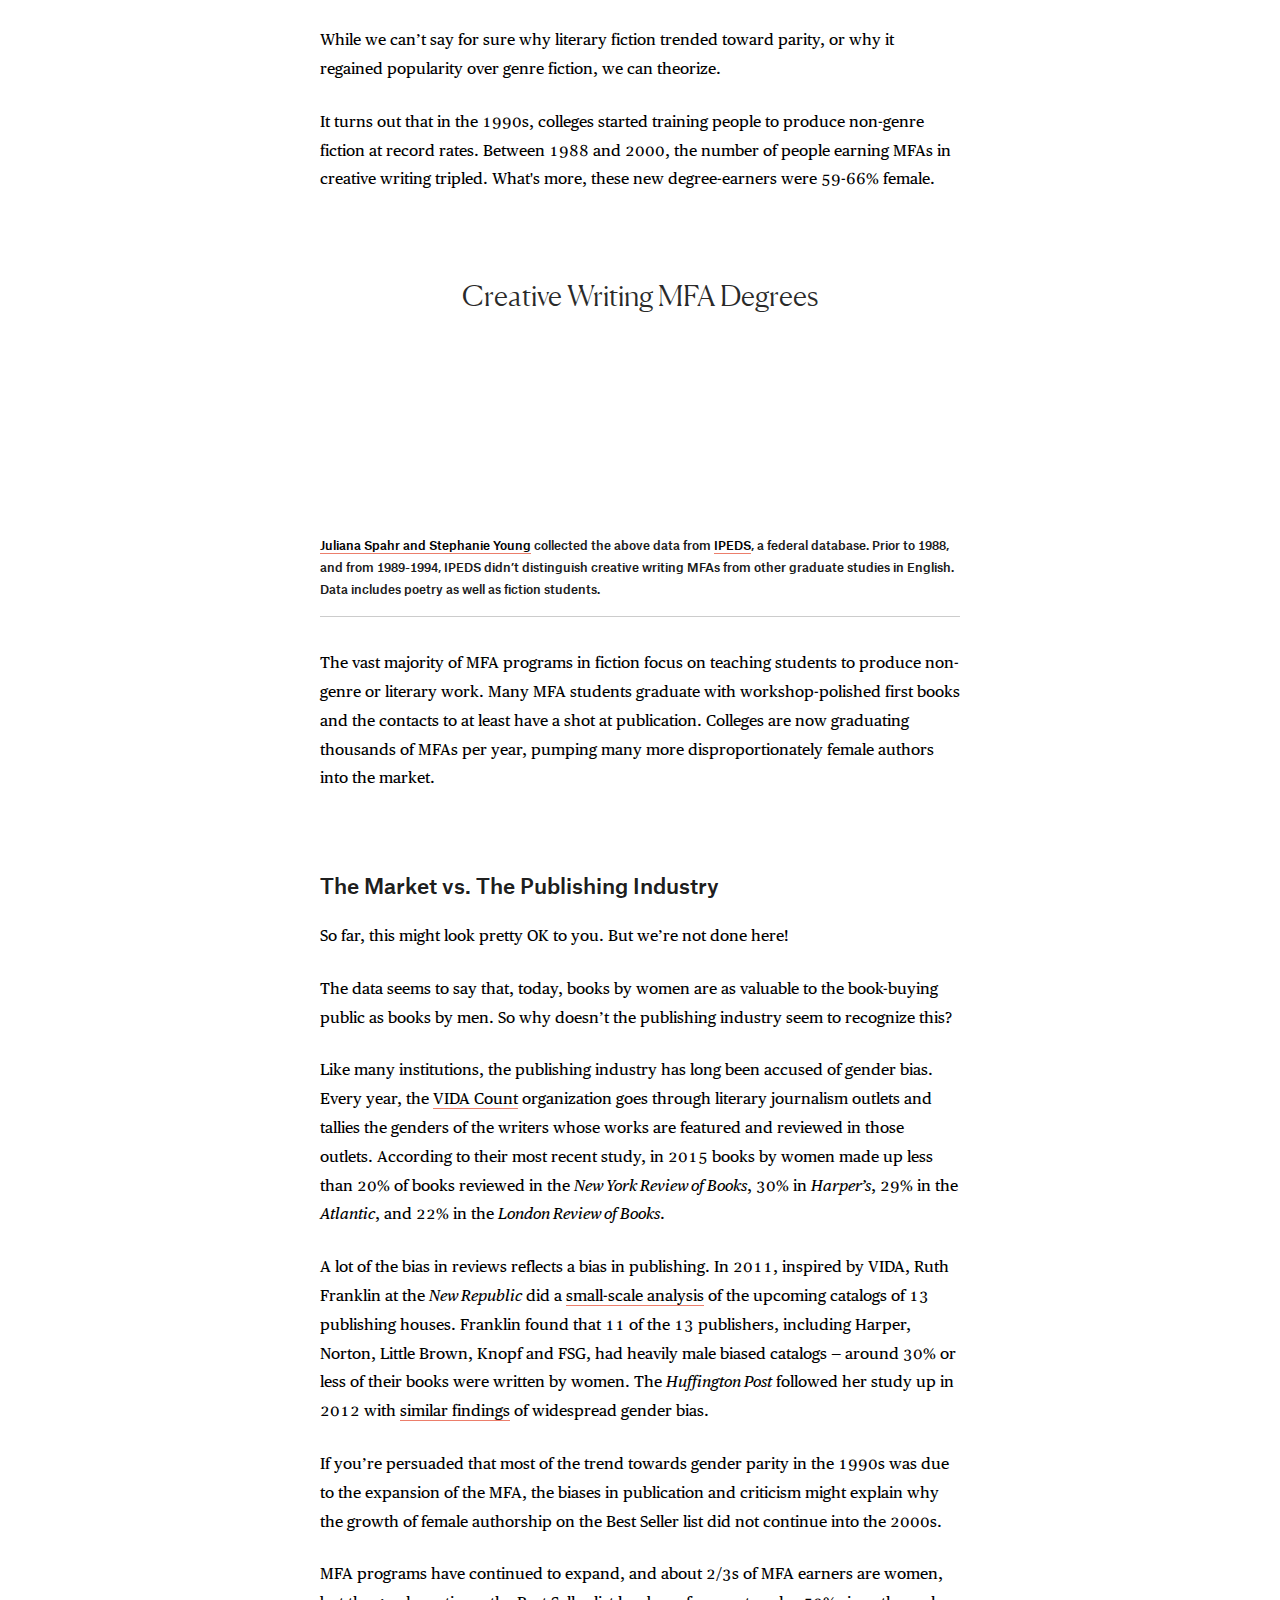
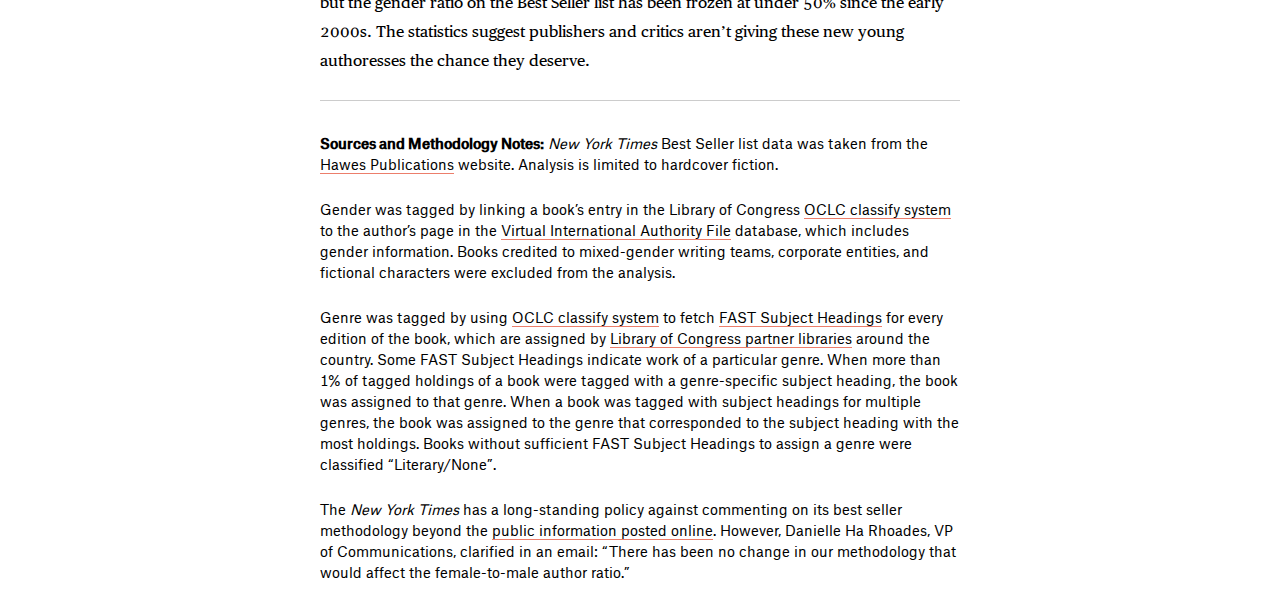
==== commit 5423fcd0: "twitter" ====
--- a/index.html
+++ b/index.html
@@ -200,7 +200,7 @@
 		<div class='intro'>
 			<h1 class='intro__hed tk-canela'>Bias, She Wrote</h1>
 			<p class='intro__dek'><em>The Gender Balance of The New York Times Best Seller list</em></p>
-			<p class='intro__byline tk-atlas'>By <a href='https://twitter.com/puddingviz' target='_blank'><strong>Rosie Cima</strong></a></p>
+			<p class='intro__byline tk-atlas'>By <a href='https://twitter.com/rosiecima' target='_blank'><strong>Rosie Cima</strong></a></p>
 		</div>
 		<div class='story__text'>
 			<p>Shirley Jackson was a literary superstar of the 1940s, 50s and 60s. Her work won the O'Henry award and was shortlisted for the National Book award. She’s best known for “The Lottery,” which is one of the most famous stories in American literature.
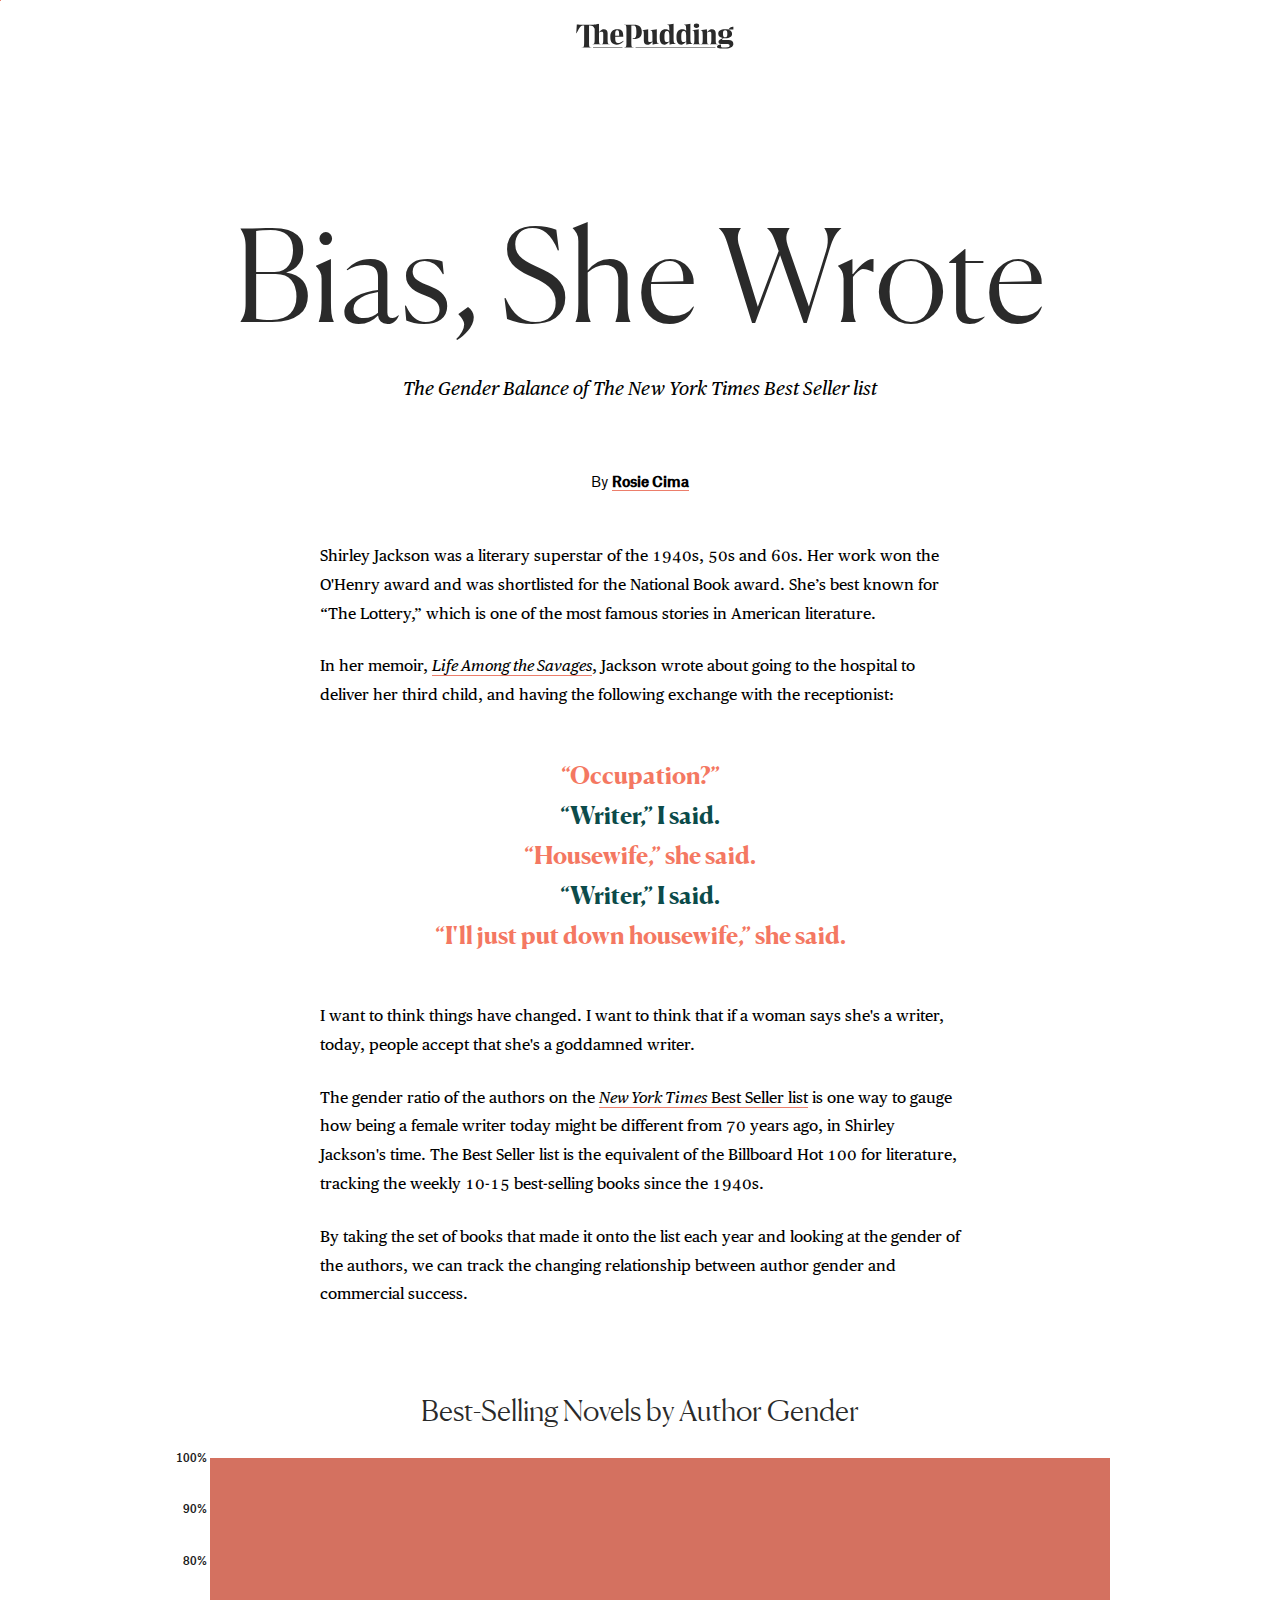
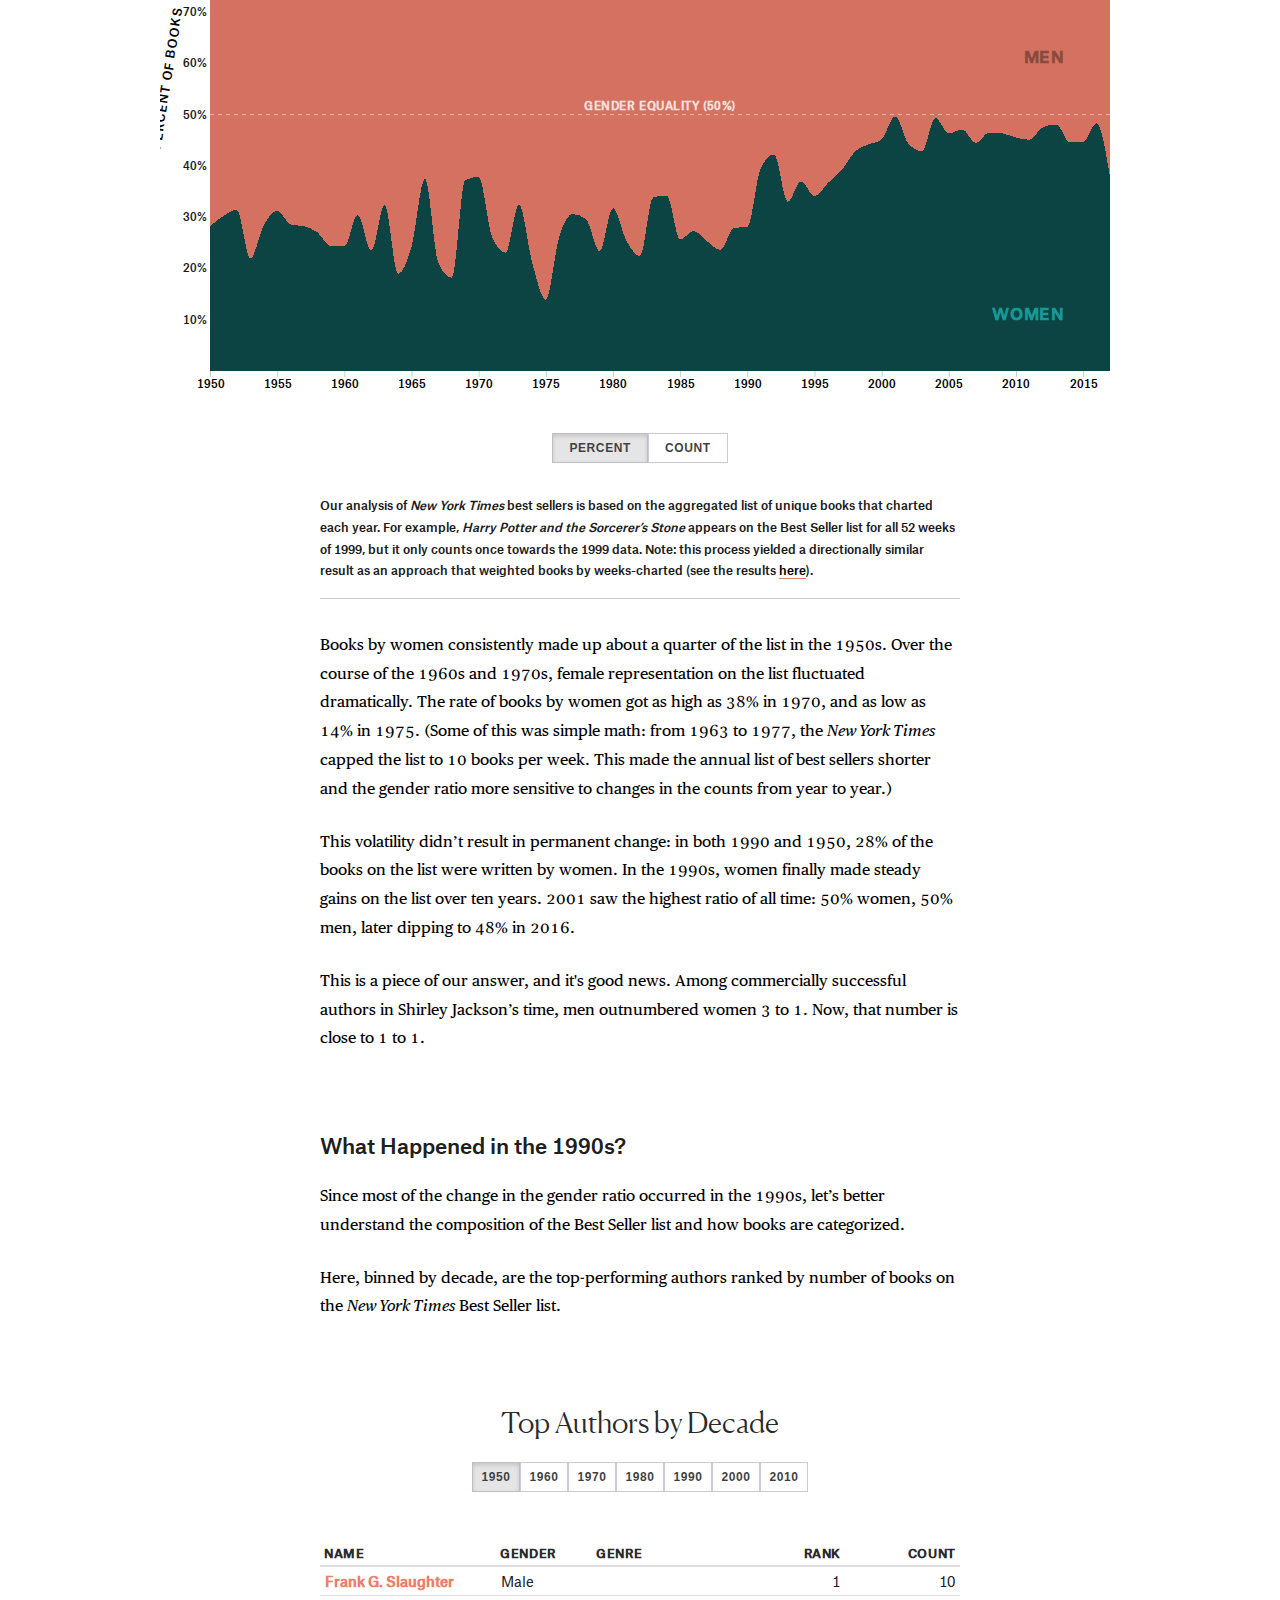
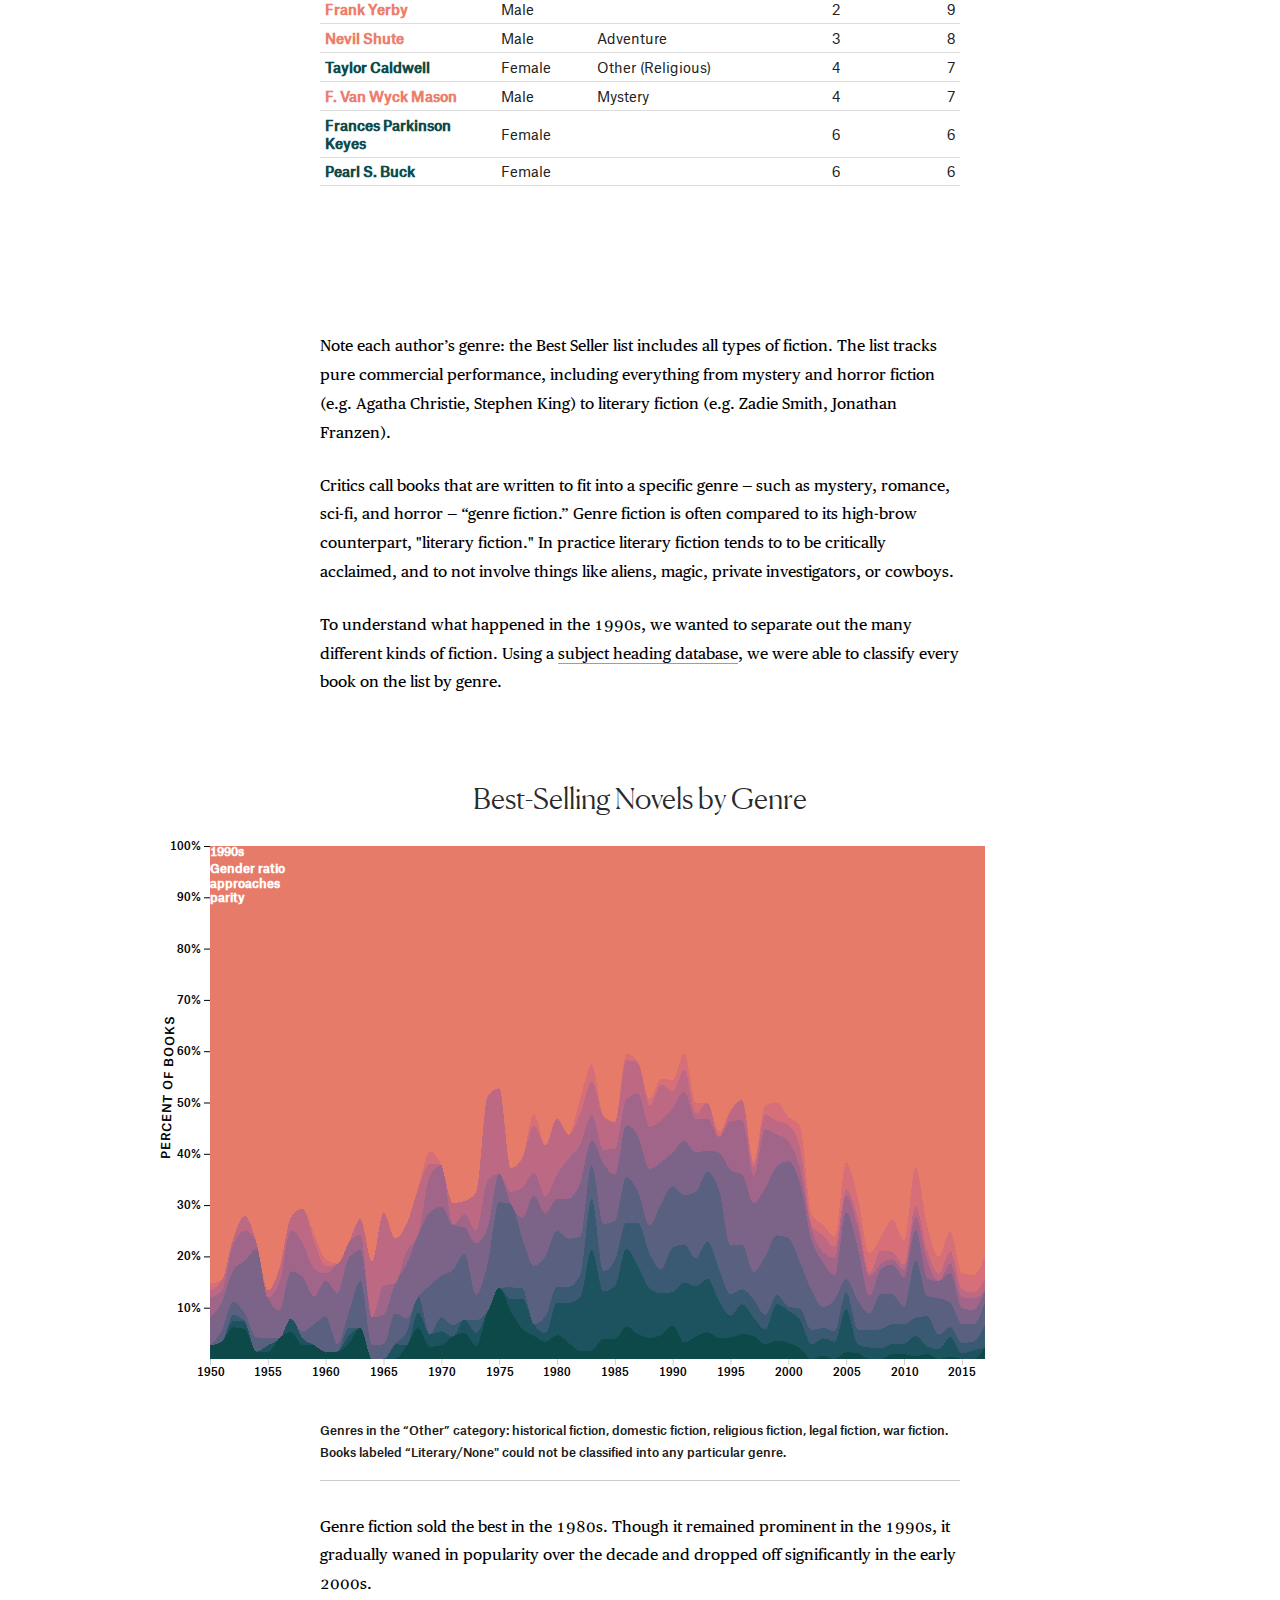
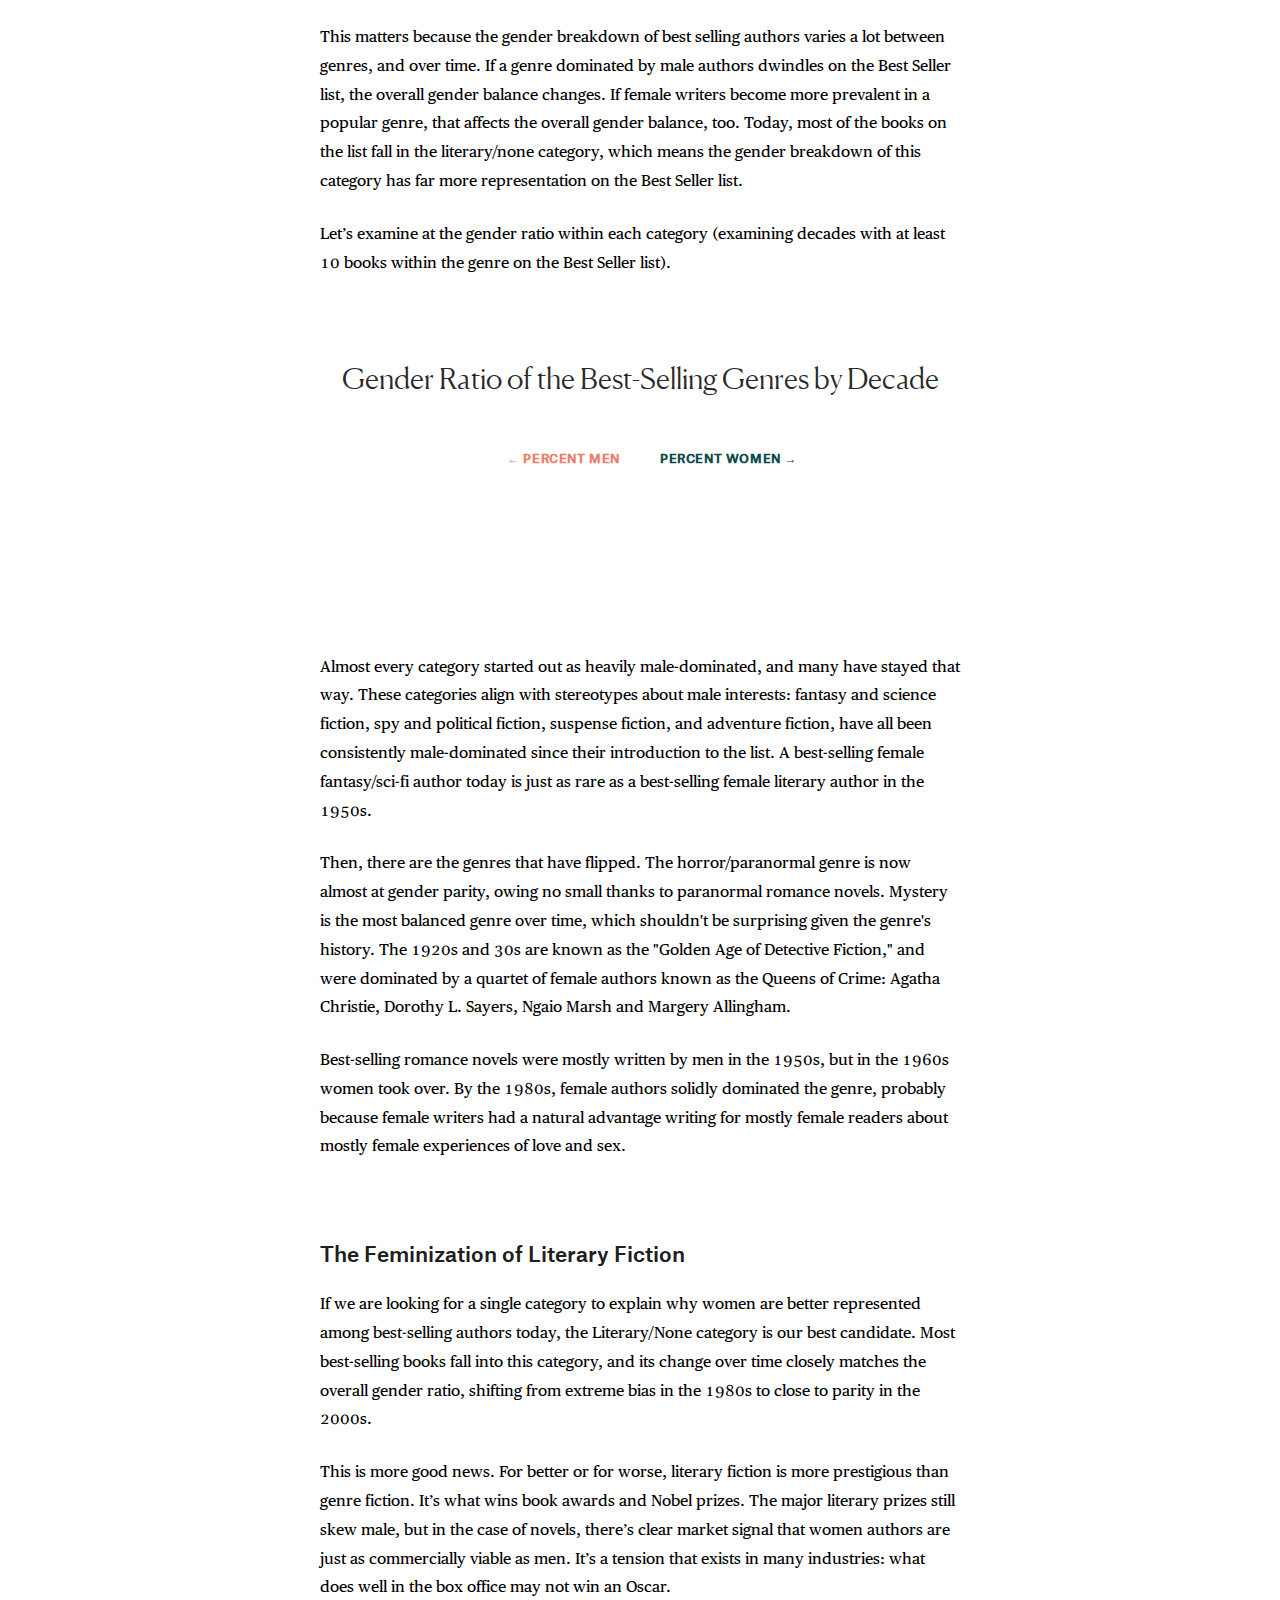
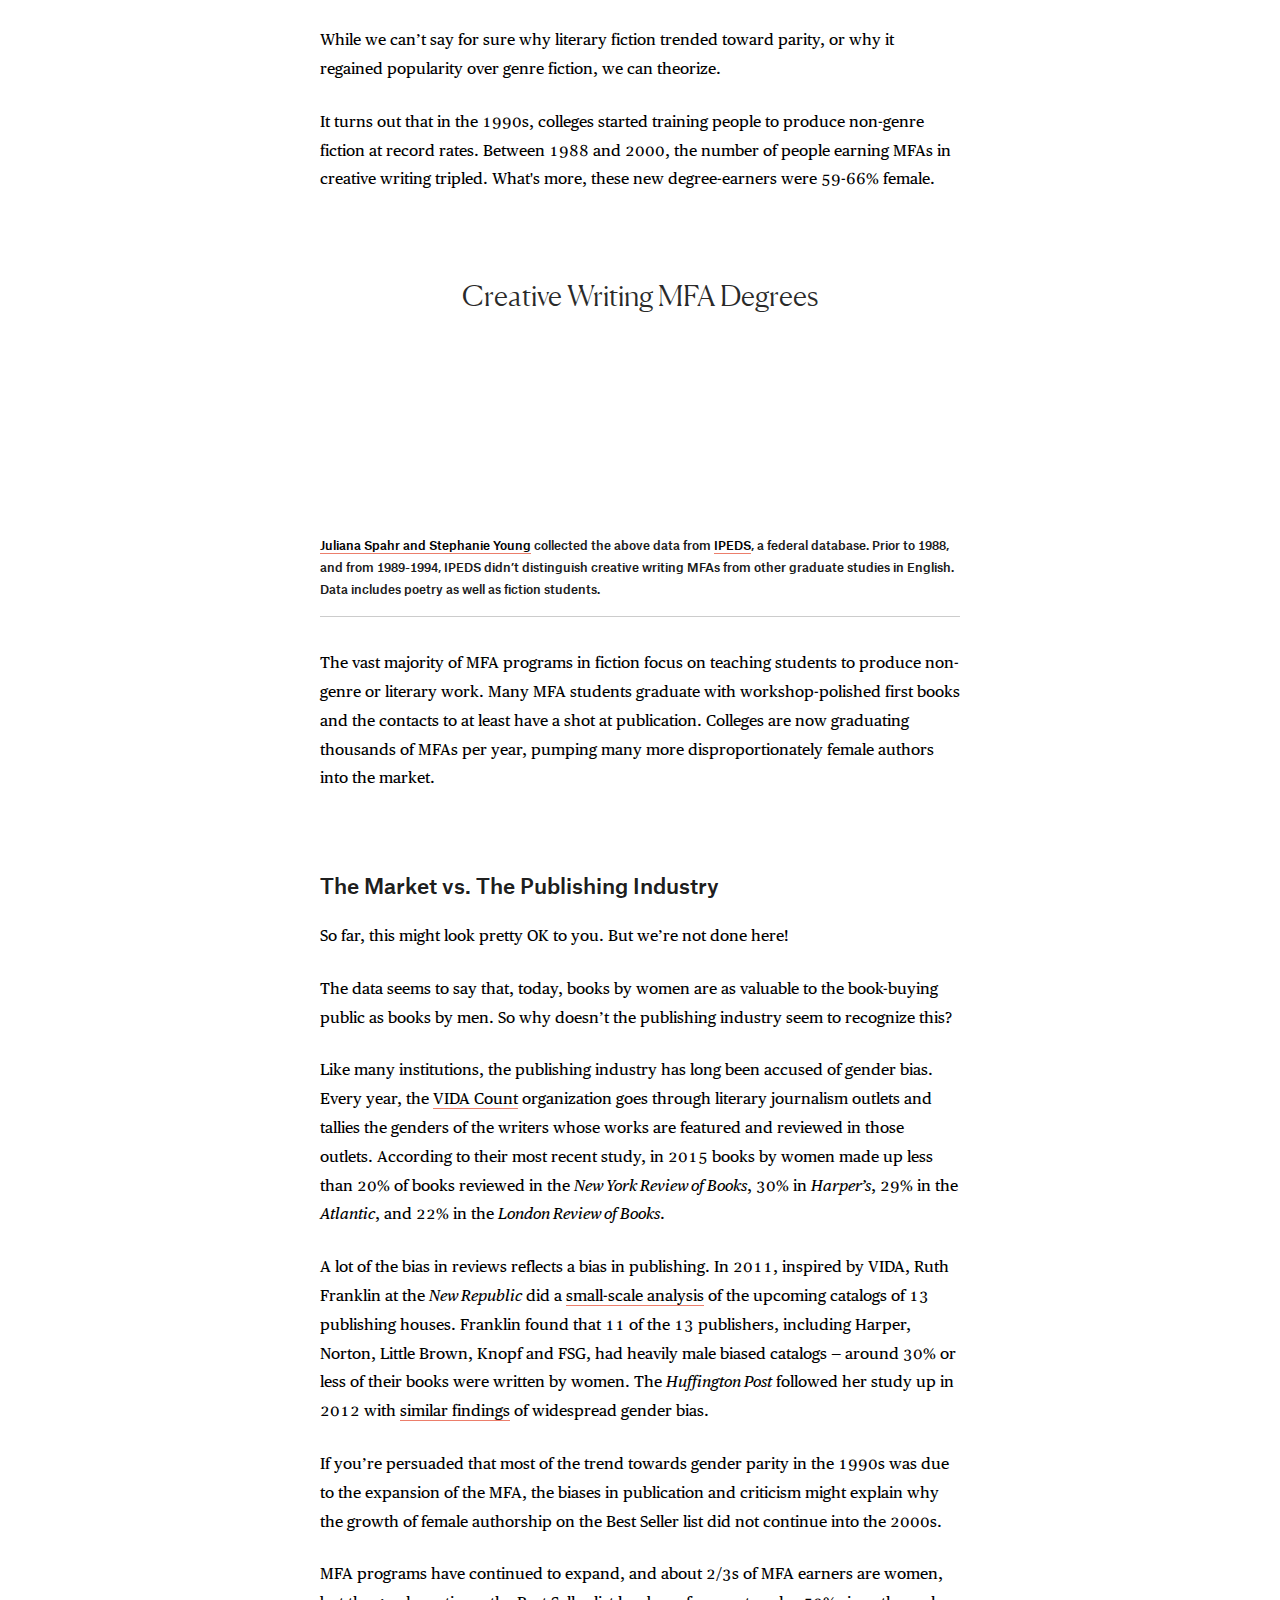
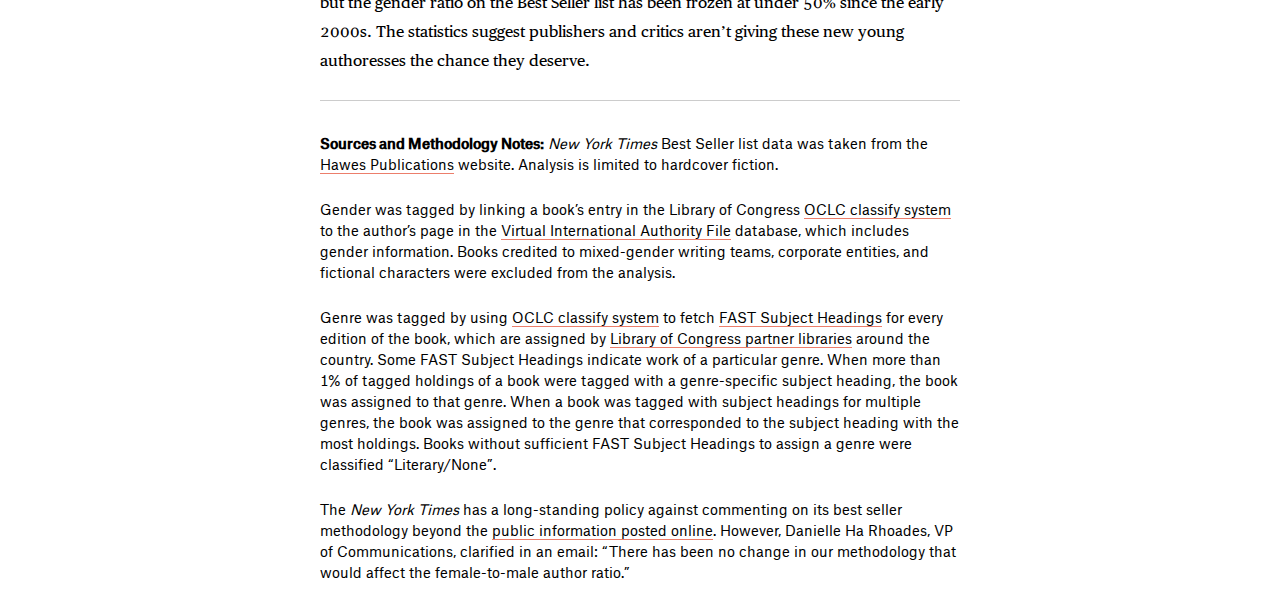
==== commit 966e028a: "here" ====
--- a/index.html
+++ b/index.html
@@ -2,16 +2,16 @@
 <html lang='en' data-version='1492722223475'>
 <head>
 
-	<title>The Gender Balance of The New York Times Best Seller list</title>
+	<title>The Gender Balance of The New York Times Best Seller List</title>
 	<meta charset='utf-8'>
 	<meta name='viewport' content='width=device-width, initial-scale=1'>
 	<meta http-equiv='X-UA-Compatible' content='IE=edge,chrome=1'>
 	<meta name='description' content='How much progress has American literature made towards gender equality?' />
 	<meta name='news_keywords' content='bias, gender, nyt, best-sellers, books, literature, female, women' />
 
-	<meta property='og:title' content='The Gender Balance of The New York Times Best Seller list' />
+	<meta property='og:title' content='The Gender Balance of The New York Times Best Seller List' />
 	<meta property='og:site_name' content='The Pudding'/>
-	<meta property='og:url' content='https://pudding.cool/2017/06/best-sellers' />
+	<meta property='og:url' content='https://pudding.cool/2017/06/best-sellers/index.html' />
 	<meta property='og:description' content='How much progress has American literature made towards gender equality?' />
 	<meta property='og:type' content='article' />
 	<meta property='og:locale' content='en_US' />
@@ -24,7 +24,7 @@
 	<meta name='twitter:card' content='summary_large_image'>
 	<meta name='twitter:site' content='https://pudding.cool'>
 	<meta name='twitter:creator' content='@puddingviz'>
-	<meta name='twitter:title' content='The Gender Balance of The New York Times Best Seller list'>
+	<meta name='twitter:title' content='The Gender Balance of The New York Times Best Seller List'>
 	<meta name='twitter:description' content='How much progress has American literature made towards gender equality?'>
 	<meta name='twitter:image:src' content='https://pudding.cool/2017/06/best-sellers/assets/og-img.jpg'>
 	<link rel='stylesheet' href='critical.css' />
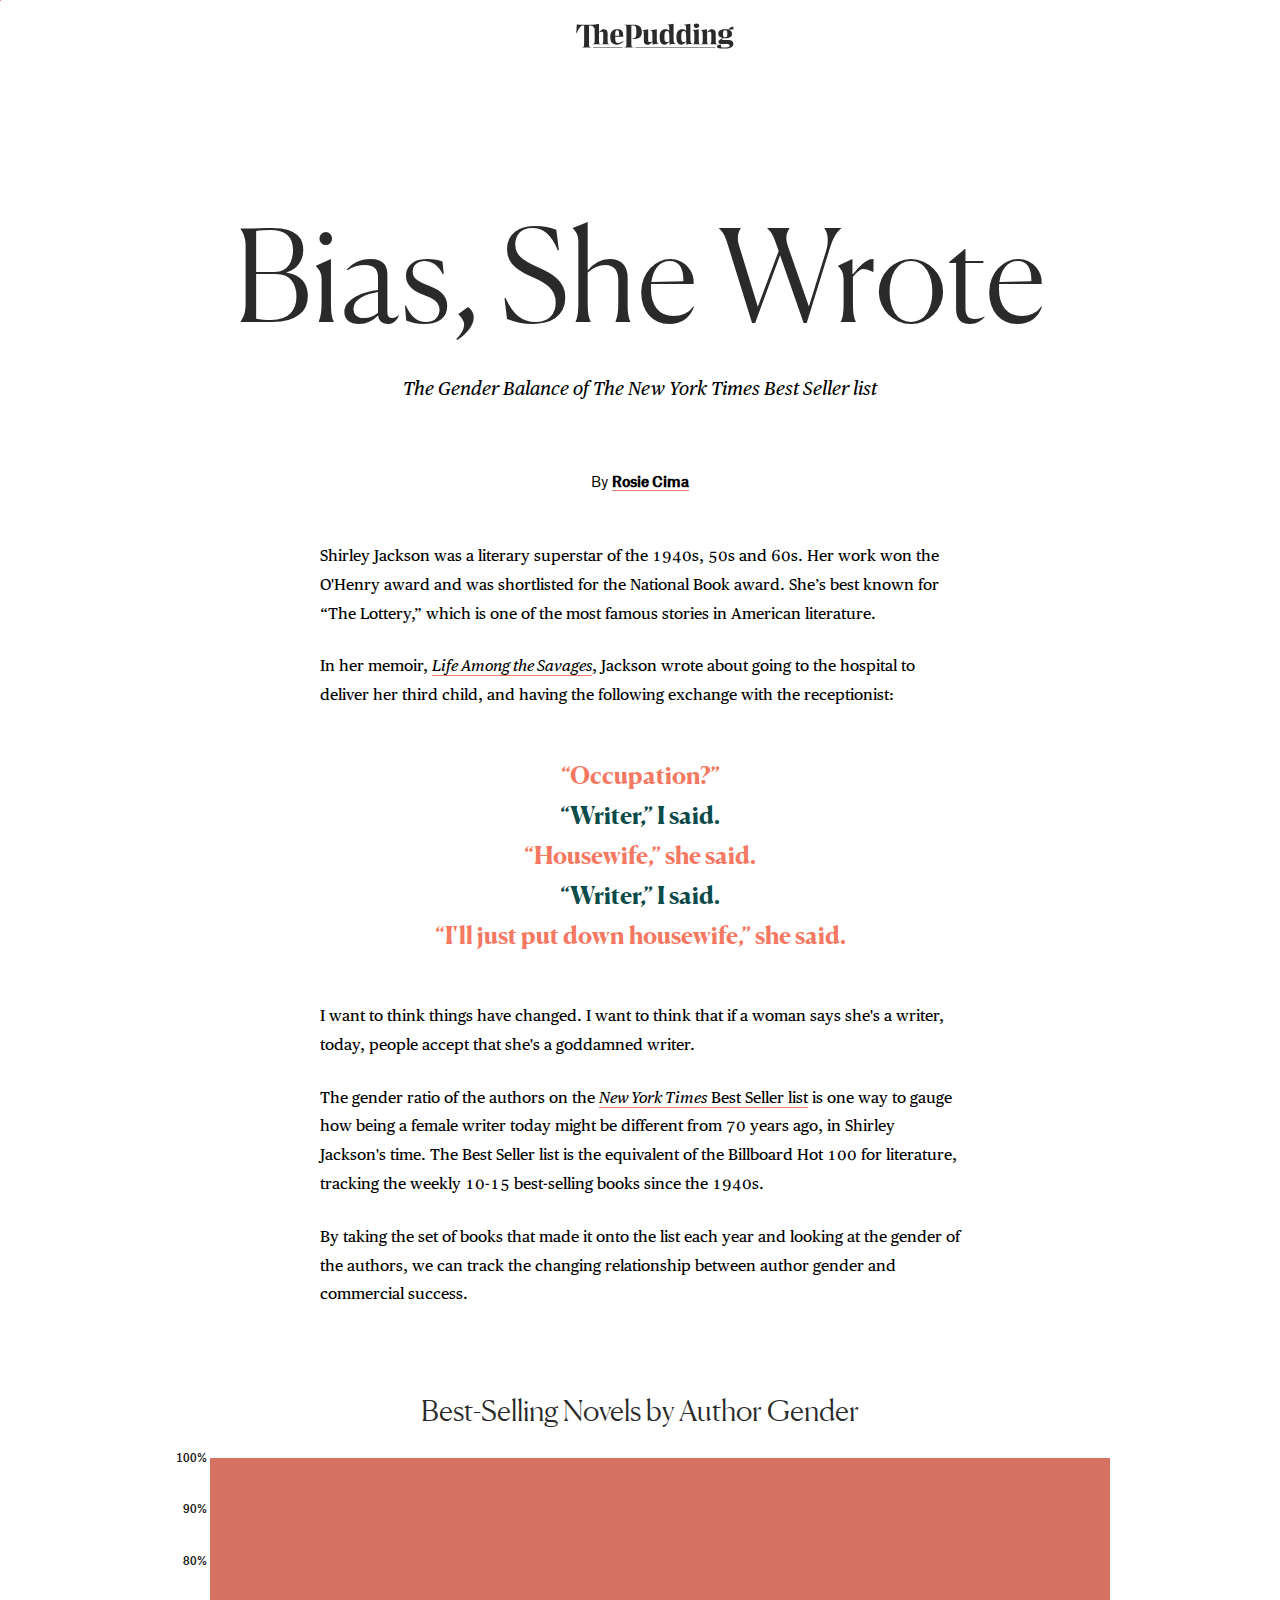
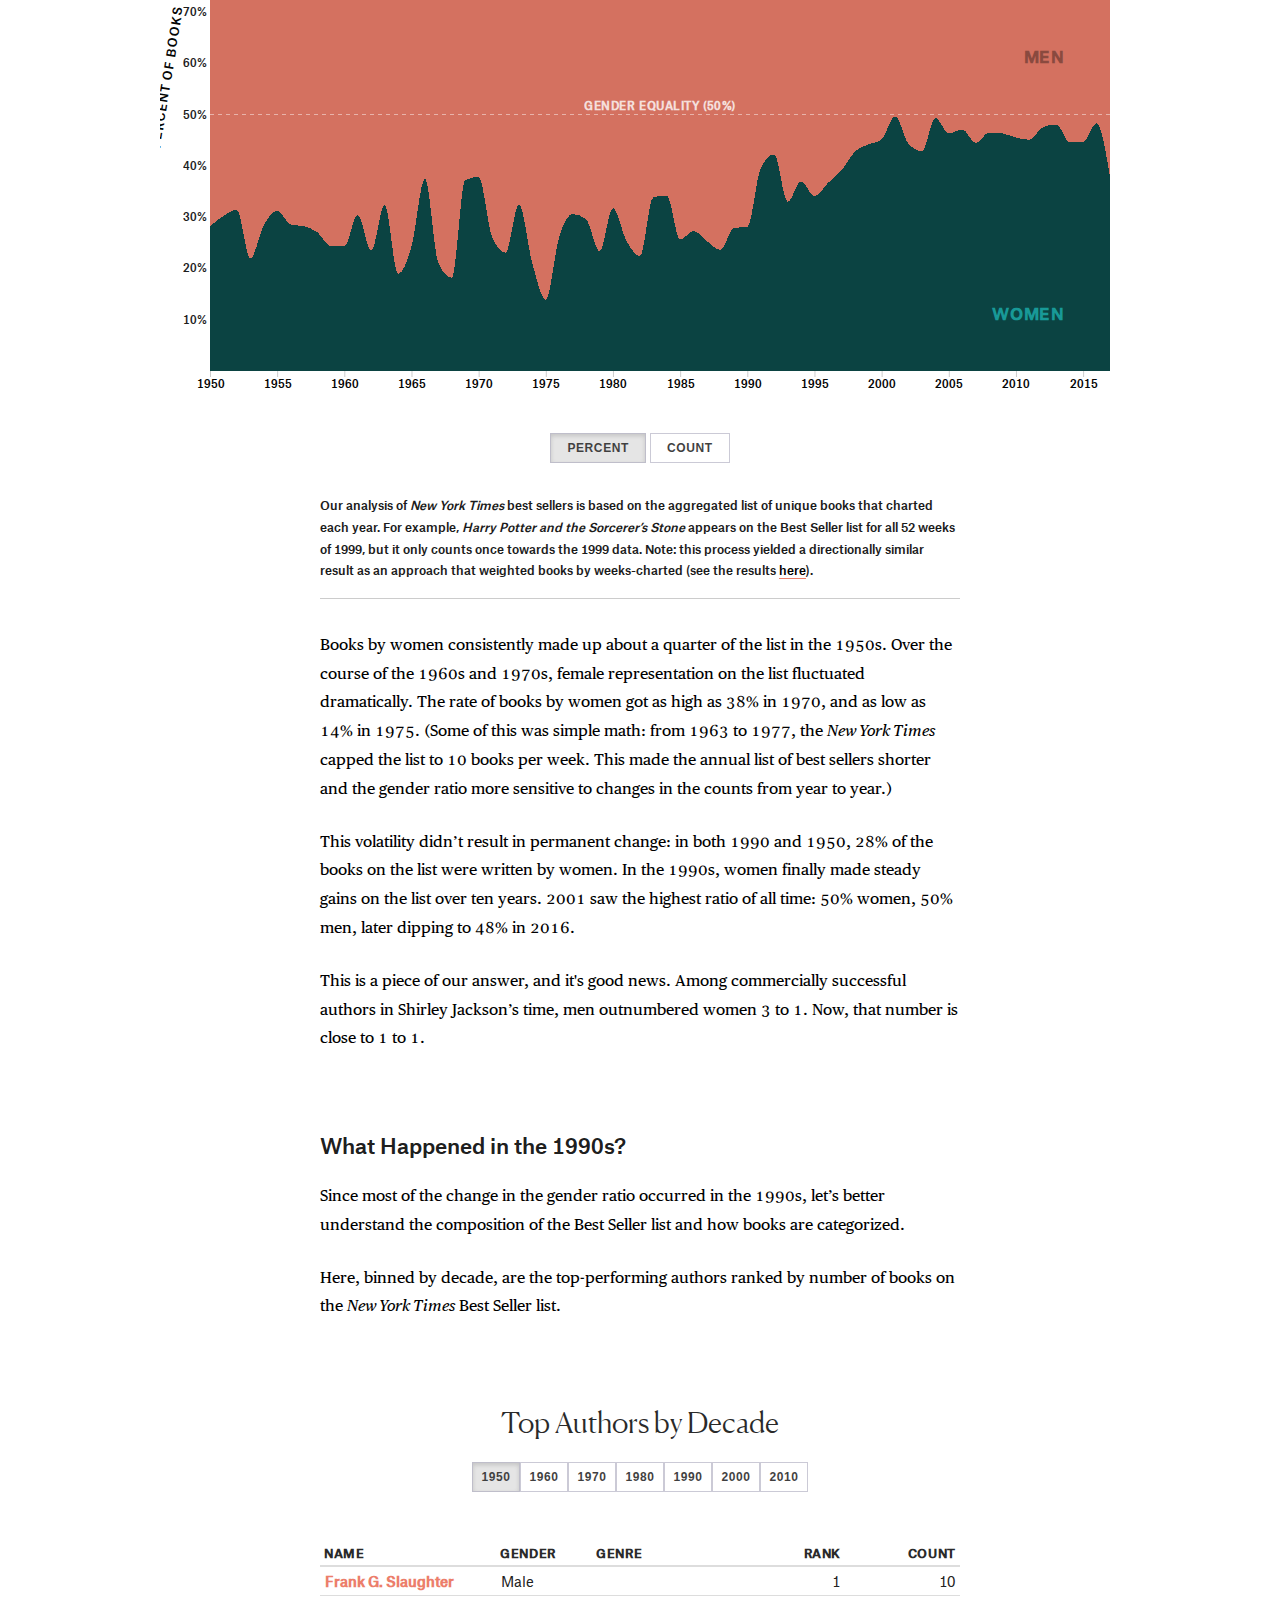
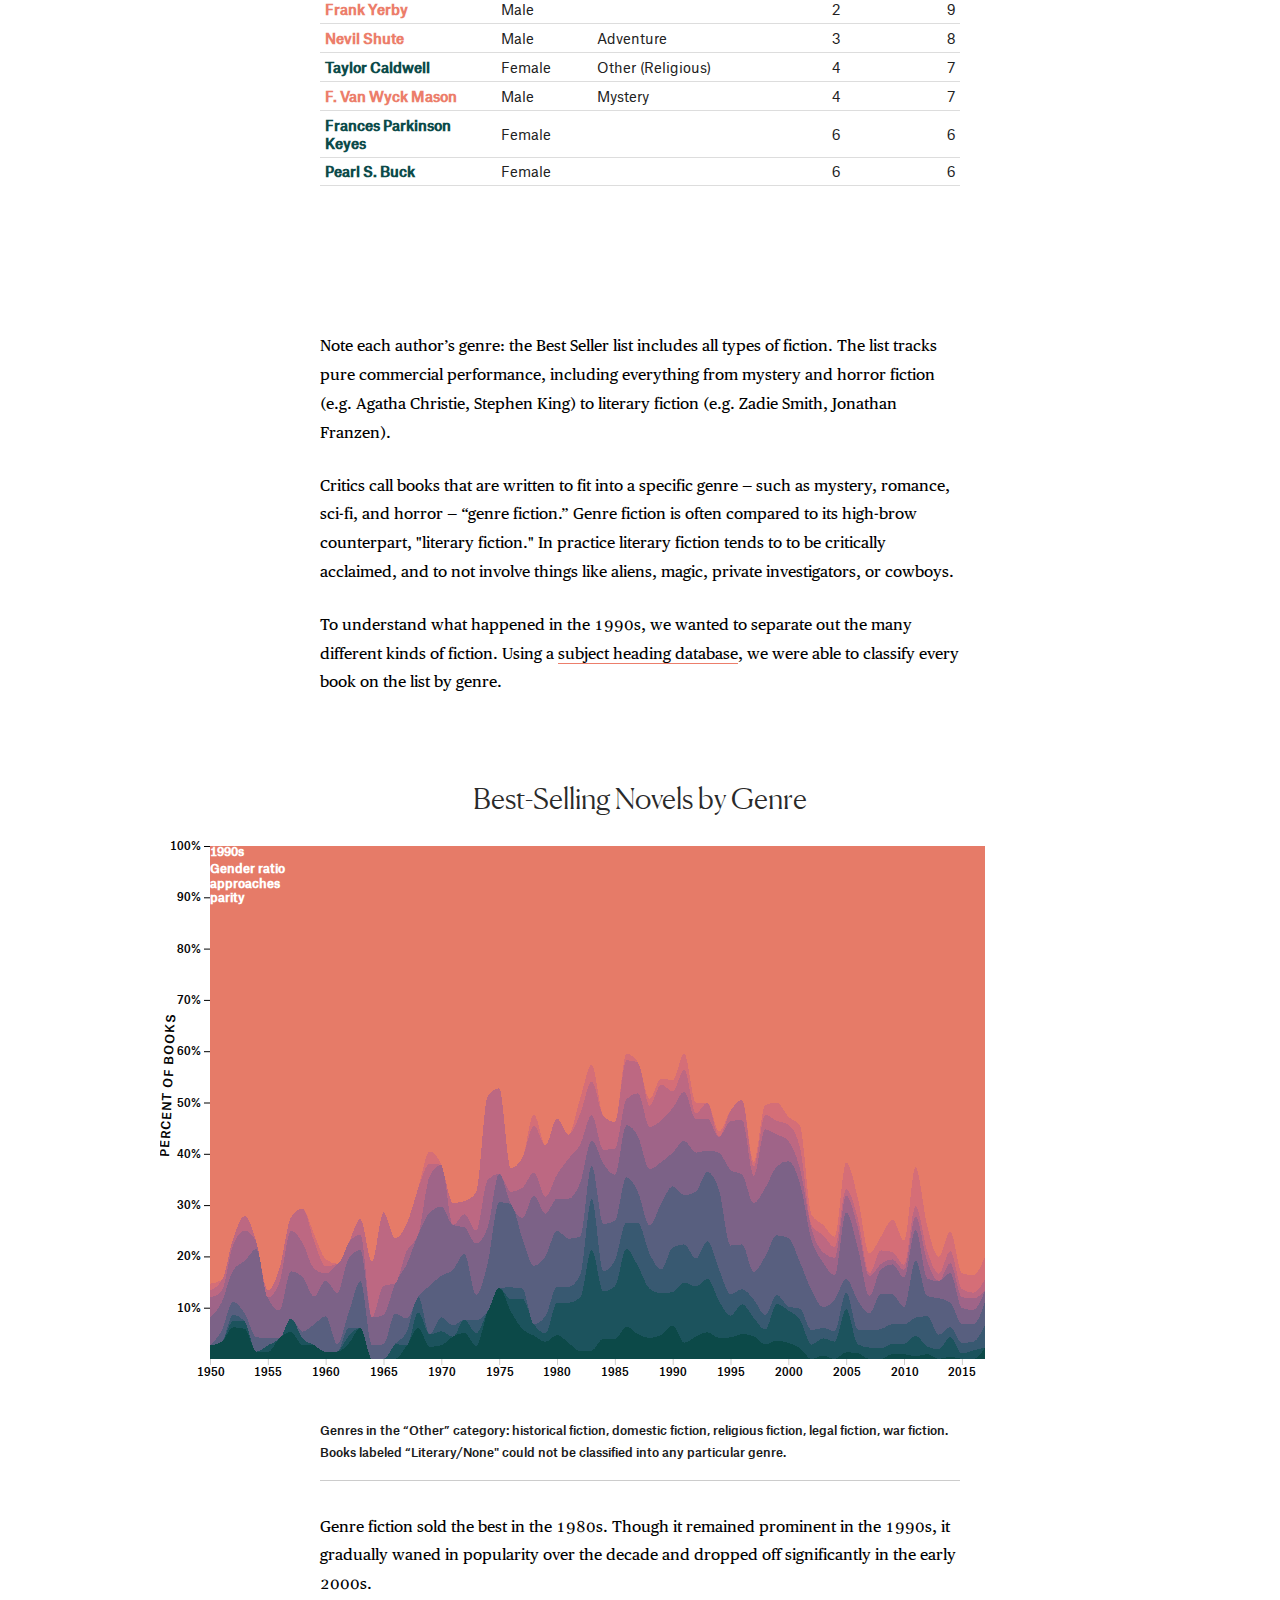
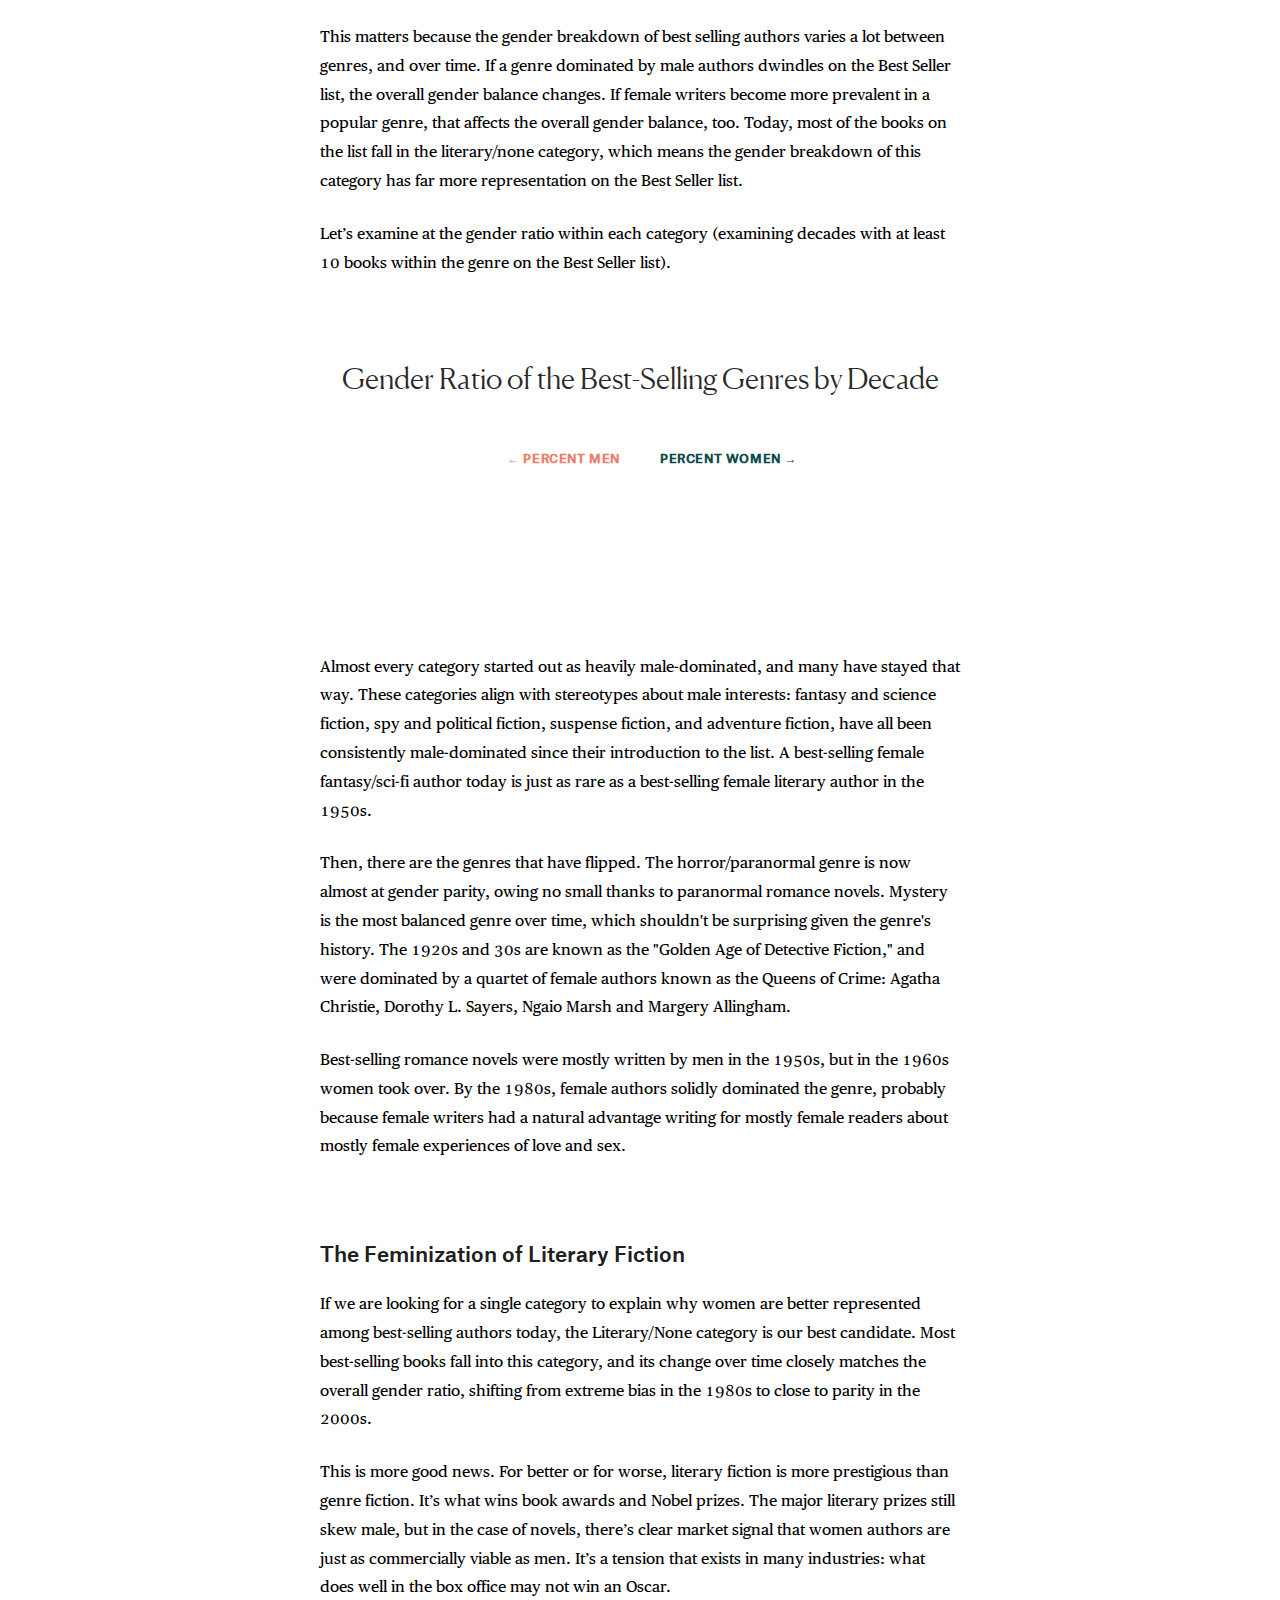
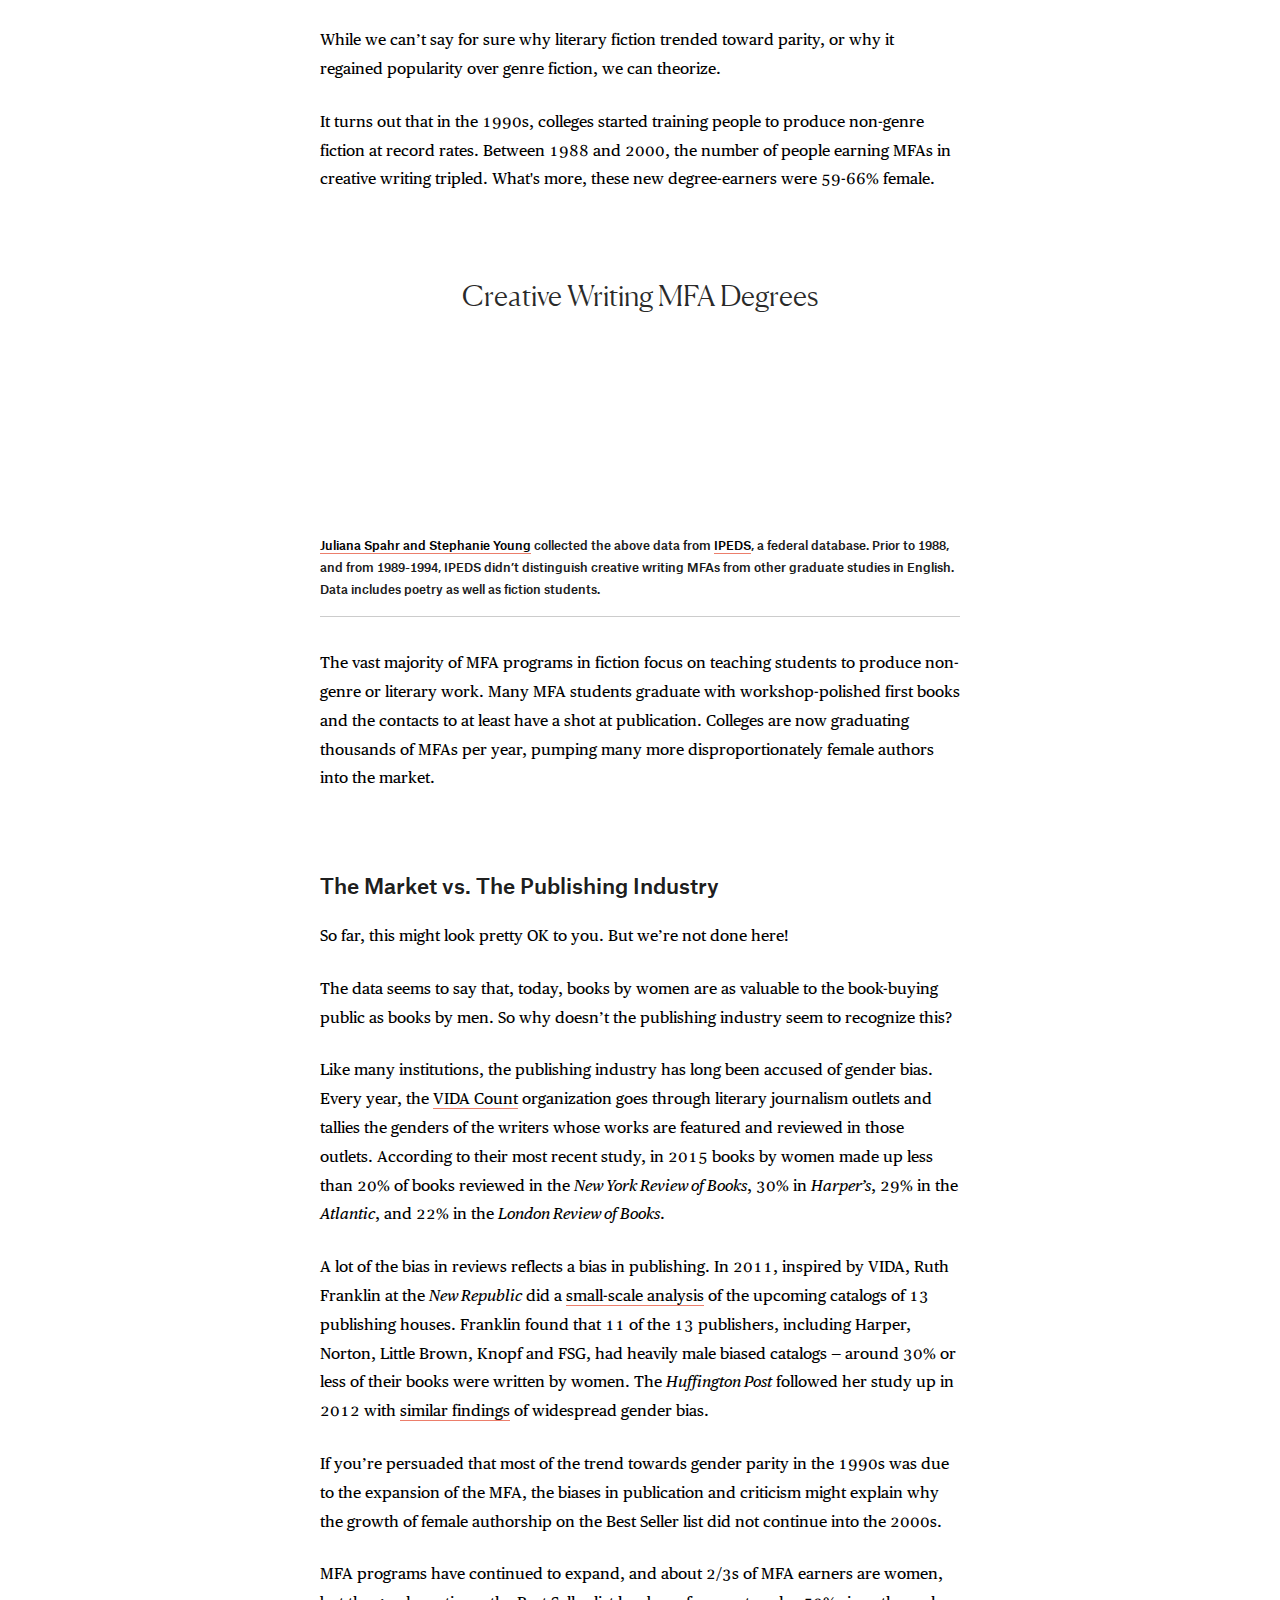
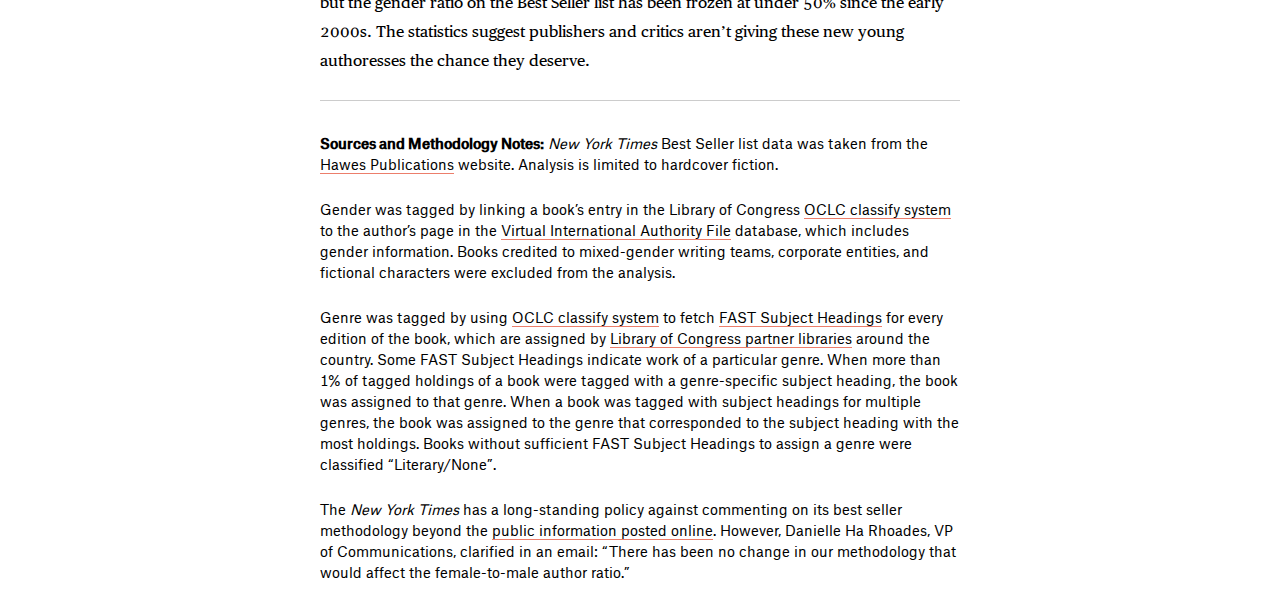
==== commit e63bb9e7: "update index" ====
--- a/index.html
+++ b/index.html
@@ -1,5 +1,6 @@
 <!doctype html>
 <html lang='en' data-version='1492722223475'>
+
 <head>
 
 	<title>The Gender Balance of The New York Times Best Seller List</title>
@@ -10,7 +11,7 @@
 	<meta name='news_keywords' content='bias, gender, nyt, best-sellers, books, literature, female, women' />
 
 	<meta property='og:title' content='The Gender Balance of The New York Times Best Seller List' />
-	<meta property='og:site_name' content='The Pudding'/>
+	<meta property='og:site_name' content='The Pudding' />
 	<meta property='og:url' content='https://pudding.cool/2017/06/best-sellers/index.html' />
 	<meta property='og:description' content='How much progress has American literature made towards gender equality?' />
 	<meta property='og:type' content='article' />
@@ -33,7 +34,7 @@
 
 
 	<style>
-	/*
+		/*
 	        This font software is the property of Commercial Type.
 
 	        You may not modify the font software, use it on another website, or install it on a computer.
@@ -45,110 +46,112 @@
 	        License: 1704-GNCLGK
 	*/
 
-	/* Canela */
-	@font-face {
-	  font-family: 'Canela Web';
-	  src: url('assets/fonts/Canela-Light-Web.woff2') format('woff2'),
-	       url('assets/fonts/Canela-Light-Web.woff') format('woff');
-	  font-weight:  300;
-	  font-style:   normal;
-	  font-stretch: normal;
-	}
-
-	@font-face {
-	  font-family: 'Canela Web';
-	  src: url('assets/fonts/Canela-Bold-Web.woff2') format('woff2'),
-	       url('assets/fonts/Canela-Bold-Web.woff') format('woff');
-	  font-weight:  700;
-	  font-style:   normal;
-	  font-stretch: normal;
-	}
-
-
-	@font-face {
-	  font-family: 'Publico Text Web';
-	  src: url('assets/fonts/PublicoText-Roman-Web.woff2') format('woff2'),
-	       url('assets/fonts/PublicoText-Roman-Web.woff') format('woff');
-	  font-weight:  400;
-	  font-style:   normal;
-	  font-stretch: normal;
-	}
-
-	@font-face {
-	  font-family: 'Publico Text Web';
-	  src: url('assets/fonts/PublicoText-Bold-Web.woff2') format('woff2'),
-	       url('assets/fonts/PublicoText-Bold-Web.woff') format('woff');
-	  font-weight:  700;
-	  font-style:   normal;
-	  font-stretch: normal;
-	}
-
-	/* Publico Text */
-	@font-face {
-	  font-family: 'Publico Text Web';
-	  src: url('assets/fonts/PublicoText-Italic-Web.woff2') format('woff2'),
-	       url('assets/fonts/PublicoText-Italic-Web.woff') format('woff');
-	  font-weight:  400;
-	  font-style:   italic;
-	  font-stretch: normal;
-	}
-
-
-	@font-face {
-	  font-family: 'Atlas Grotesk Web';
-	  src: url('assets/fonts/AtlasGrotesk-Light-Web.woff2') format('woff2'),
-	       url('assets/fonts/AtlasGrotesk-Light-Web.woff') format('woff');
-	  font-weight:  300;
-	  font-style:   normal;
-	  font-stretch: normal;
-	}
-
-	@font-face {
-	  font-family: 'Atlas Grotesk Web';
-	  src: url('assets/fonts/AtlasGrotesk-Regular-Web.woff2') format('woff2'),
-	       url('assets/fonts/AtlasGrotesk-Regular-Web.woff') format('woff');
-	  font-weight:  400;
-	  font-style:   normal;
-	  font-stretch: normal;
-	}
-
-	/* Atlast Grotesk */
-	@font-face {
-	  font-family: 'Atlas Grotesk Web';
-	  src: url('assets/fonts/AtlasGrotesk-Medium-Web.woff2') format('woff2'),
-	       url('assets/fonts/AtlasGrotesk-Medium-Web.woff') format('woff');
-	  font-weight:  500;
-	  font-style:   normal;
-	  font-stretch: normal;
-	}
-
+		/* Canela */
+		@font-face {
+			font-family: 'Canela Web';
+			src: url('assets/fonts/Canela-Light-Web.woff2') format('woff2'),
+				url('assets/fonts/Canela-Light-Web.woff') format('woff');
+			font-weight: 300;
+			font-style: normal;
+			font-stretch: normal;
+		}
+
+		@font-face {
+			font-family: 'Canela Web';
+			src: url('assets/fonts/Canela-Bold-Web.woff2') format('woff2'),
+				url('assets/fonts/Canela-Bold-Web.woff') format('woff');
+			font-weight: 700;
+			font-style: normal;
+			font-stretch: normal;
+		}
+
+
+		@font-face {
+			font-family: 'Publico Text Web';
+			src: url('assets/fonts/PublicoText-Roman-Web.woff2') format('woff2'),
+				url('assets/fonts/PublicoText-Roman-Web.woff') format('woff');
+			font-weight: 400;
+			font-style: normal;
+			font-stretch: normal;
+		}
+
+		@font-face {
+			font-family: 'Publico Text Web';
+			src: url('assets/fonts/PublicoText-Bold-Web.woff2') format('woff2'),
+				url('assets/fonts/PublicoText-Bold-Web.woff') format('woff');
+			font-weight: 700;
+			font-style: normal;
+			font-stretch: normal;
+		}
+
+		/* Publico Text */
+		@font-face {
+			font-family: 'Publico Text Web';
+			src: url('assets/fonts/PublicoText-Italic-Web.woff2') format('woff2'),
+				url('assets/fonts/PublicoText-Italic-Web.woff') format('woff');
+			font-weight: 400;
+			font-style: italic;
+			font-stretch: normal;
+		}
+
+
+		@font-face {
+			font-family: 'Atlas Grotesk Web';
+			src: url('assets/fonts/AtlasGrotesk-Light-Web.woff2') format('woff2'),
+				url('assets/fonts/AtlasGrotesk-Light-Web.woff') format('woff');
+			font-weight: 300;
+			font-style: normal;
+			font-stretch: normal;
+		}
+
+		@font-face {
+			font-family: 'Atlas Grotesk Web';
+			src: url('assets/fonts/AtlasGrotesk-Regular-Web.woff2') format('woff2'),
+				url('assets/fonts/AtlasGrotesk-Regular-Web.woff') format('woff');
+			font-weight: 400;
+			font-style: normal;
+			font-stretch: normal;
+		}
+
+		/* Atlast Grotesk */
+		@font-face {
+			font-family: 'Atlas Grotesk Web';
+			src: url('assets/fonts/AtlasGrotesk-Medium-Web.woff2') format('woff2'),
+				url('assets/fonts/AtlasGrotesk-Medium-Web.woff') format('woff');
+			font-weight: 500;
+			font-style: normal;
+			font-stretch: normal;
+		}
 	</style>
 	<!-- smoosh -->
 	<script src='critical.js'></script>
 	<!-- endsmoosh -->
 
 	<script>
-		(function(i,s,o,g,r,a,m){i['GoogleAnalyticsObject']=r;i[r]=i[r]||function(){
-		(i[r].q=i[r].q||[]).push(arguments)},i[r].l=1*new Date();a=s.createElement(o),
-		m=s.getElementsByTagName(o)[0];a.async=1;a.src=g;m.parentNode.insertBefore(a,m)
-		})(window,document,'script','https://www.google-analytics.com/analytics.js','ga');
+		(function (i, s, o, g, r, a, m) {
+		i['GoogleAnalyticsObject'] = r; i[r] = i[r] || function () {
+			(i[r].q = i[r].q || []).push(arguments)
+		}, i[r].l = 1 * new Date(); a = s.createElement(o),
+			m = s.getElementsByTagName(o)[0]; a.async = 1; a.src = g; m.parentNode.insertBefore(a, m)
+		})(window, document, 'script', 'https://www.google-analytics.com/analytics.js', 'ga');
 
 		ga('create', 'UA-90567923-1', 'auto');
 		ga('send', 'pageview');
 	</script>
 </head>
+
 <body class='tk-publico'>
 
 	<a href='#content' class='skip-to-main'>Skip to main content</a>
 	<header>
 		<a href='https://pudding.cool' target='_blank' class='logo'>
 			<?xml version="1.0" encoding="utf-8"?>
-<!-- Generator: Adobe Illustrator 16.0.0, SVG Export Plug-In . SVG Version: 6.00 Build 0)  -->
-<!DOCTYPE svg PUBLIC "-//W3C//DTD SVG 1.1//EN" "http://www.w3.org/Graphics/SVG/1.1/DTD/svg11.dtd">
-<svg version="1.1" id="Layer_1" xmlns="http://www.w3.org/2000/svg" xmlns:xlink="http://www.w3.org/1999/xlink" x="0px" y="0px"
-	 viewBox="0 0 340 60" enable-background="new 0 0 360 70" xml:space="preserve">
-<g>
-	<path d="M47.759,56.812c-2.5-0.199-15.501-0.199-18.001,0v-0.449l2.05-0.301c1.8-0.25,2.45-1.35,2.45-9.351V15.061h-1.85
+			<!-- Generator: Adobe Illustrator 16.0.0, SVG Export Plug-In . SVG Version: 6.00 Build 0)  -->
+			<!DOCTYPE svg PUBLIC "-//W3C//DTD SVG 1.1//EN" "http://www.w3.org/Graphics/SVG/1.1/DTD/svg11.dtd">
+			<svg version="1.1" id="Layer_1" xmlns="http://www.w3.org/2000/svg" xmlns:xlink="http://www.w3.org/1999/xlink"
+				x="0px" y="0px" viewBox="0 0 340 60" enable-background="new 0 0 360 70" xml:space="preserve">
+				<g>
+					<path d="M47.759,56.812c-2.5-0.199-15.501-0.199-18.001,0v-0.449l2.05-0.301c1.8-0.25,2.45-1.35,2.45-9.351V15.061h-1.85
 		c-3.6,0-5.55,1.75-9.701,9.4l-2.85,5.25h-0.5c0.3-3.2,0.95-13.25,1.05-16.601l0.05-0.05c1.8,0.15,9.3,0.5,11.101,0.5h17.551
 		c2.3,0,11.05-1.45,13.201-2.15l0.05,0.05v15.852h0.25l0.95-1.101c2.9-3.35,5.3-4.4,8-4.4c4.45,0,7.05,2.351,7.05,7.45v11.551
 		c0,7.65,0.75,8.851,2.65,9.201l1.1,0.2v0.449c-2.35-0.199-12.401-0.199-14.751,0v-0.449l0.5-0.15c1.55-0.45,2.25-1.351,2.25-9.251
@@ -189,9 +192,9 @@
 		c3.801,1.1,5.751,3.55,5.751,7.05v0.25c0,5.551-4.15,8.551-13.051,8.551c-1.351,0-2.551-0.101-3.75-0.25l-0.9,1.1
 		c-0.851,1-1.05,1.5-1.05,1.8c0,0.351,0.199,0.5,0.6,0.5h11.65c5.851,0,8.901,2.95,8.901,7.401v0.35
 		C316.126,55.312,310.275,58.562,302.175,58.562z M304.725,30.861v-0.75c0-4.7-0.85-6.3-4.05-6.3c-3.25,0-4.101,1.6-4.101,6.3v0.75
-		c0,4.65,0.9,6.301,4.101,6.301S304.725,35.512,304.725,30.861z"/>
-</g>
-</svg>
+		c0,4.65,0.9,6.301,4.101,6.301S304.725,35.512,304.725,30.861z" />
+				</g>
+			</svg>
 
 		</a>
 	</header>
@@ -200,12 +203,18 @@
 		<div class='intro'>
 			<h1 class='intro__hed tk-canela'>Bias, She Wrote</h1>
 			<p class='intro__dek'><em>The Gender Balance of The New York Times Best Seller list</em></p>
-			<p class='intro__byline tk-atlas'>By <a href='https://twitter.com/rosiecima' target='_blank'><strong>Rosie Cima</strong></a></p>
-		</div>
-		<div class='story__text'>
-			<p>Shirley Jackson was a literary superstar of the 1940s, 50s and 60s. Her work won the O'Henry award and was shortlisted for the National Book award. She’s best known for “The Lottery,” which is one of the most famous stories in American literature.
+			<p class='intro__byline tk-atlas'>By <a href='https://twitter.com/rosiecima' target='_blank'><strong>Rosie
+						Cima</strong></a></p>
+		</div>
+		<div class='story__text'>
+			<p>Shirley Jackson was a literary superstar of the 1940s, 50s and 60s. Her work won the O'Henry award and was
+				shortlisted for the National Book award. She’s best known for “The Lottery,” which is one of the most famous
+				stories in American literature.
 			</p>
-			<p>In her memoir, <a target='_blank' href="http://www.penguinrandomhouse.com/books/330235/life-among-the-savages-by-shirley-jackson/"><em>Life Among the Savages</em></a>, Jackson wrote about going to the hospital to deliver her third child, and having the following exchange with the receptionist:</p>
+			<p>In her memoir, <a target='_blank'
+					href="http://www.penguinrandomhouse.com/books/330235/life-among-the-savages-by-shirley-jackson/"><em>Life
+						Among the Savages</em></a>, Jackson wrote about going to the hospital to deliver her third child, and having
+				the following exchange with the receptionist:</p>
 
 			<blockquote class='exchange tk-canela'>
 				<p class='large reception'><strong>“Occupation?”</strong></p>
@@ -213,18 +222,26 @@
 				<p class='large reception'><strong>“Housewife,” she said.</strong></p>
 				<p class='large jackson'><strong>“Writer,” I said.</strong></p>
 				<p class='large reception'><strong>“I'll just put down housewife,” she said.</strong></p>
-		    </blockquote>
-
-			<p>I want to think things have changed. I want to think that if a woman says she's a writer, today, people accept that she's a goddamned writer.</p>
-
-			<p>The gender ratio of the authors on the <a href="https://www.nytimes.com/books/best-sellers/hardcover-fiction/"><em>New York Times</em> Best Seller list</a> is one way to gauge how being a female writer today might be different from 70 years ago, in Shirley Jackson's time. The Best Seller list is the equivalent of the Billboard Hot 100 for literature, tracking the weekly 10-15 best-selling books since the 1940s.</p>
-
-			<p>By taking the set of books that made it onto the list each year and looking at the gender of the authors, we can track the changing relationship between author gender and commercial success.</p>
+			</blockquote>
+
+			<p>I want to think things have changed. I want to think that if a woman says she's a writer, today, people accept
+				that she's a goddamned writer.</p>
+
+			<p>The gender ratio of the authors on the <a
+					href="https://www.nytimes.com/books/best-sellers/hardcover-fiction/"><em>New York Times</em> Best Seller
+					list</a> is one way to gauge how being a female writer today might be different from 70 years ago, in Shirley
+				Jackson's time. The Best Seller list is the equivalent of the Billboard Hot 100 for literature, tracking the
+				weekly 10-15 best-selling books since the 1940s.</p>
+
+			<p>By taking the set of books that made it onto the list each year and looking at the gender of the authors, we
+				can track the changing relationship between author gender and commercial success.</p>
 			</p>
 		</div>
 		<h5 class='chart__hed'>Best-Selling Novels by Author Gender</h5>
 		<div class='chart chart__gender'>
-			<svg><g class='container'></g></svg>
+			<svg>
+				<g class='container'></g>
+			</svg>
 			<div class='tooltip tk-atlas'>
 				<p class='tooltip--year'></p>
 				<p class='tooltip--male'>Male<span></span></p>
@@ -233,27 +250,41 @@
 			<ul class='toggle gender__toggle'>
 				<li>
 					<button class='btn toggle__button is-active xx-small' value='percent'>Percent</button>
-				</li><li>
+				</li>
+				<li>
 					<button class='btn toggle__button xx-small' value='count'>Count</button>
 				</li>
 			</ul>
 		</div>
 		<div class="story__text methodology-section">
-				<p class="note">Our analysis of <em>New York Times</em> best sellers is based on the aggregated list of unique books that charted each year. For example, <i>Harry Potter and the Sorcerer’s Stone</i> appears on the Best Seller list for all 52 weeks of 1999, but it only counts once towards the 1999 data. Note: this process yielded a directionally similar result as an approach that weighted books by weeks-charted (see the results <a href="assets/chart.png">here</a>).
-				</p>
-		</div>
-		<div class='story__text'>
-			<p>Books by women consistently made up about a quarter of the list in the 1950s. Over the course of the 1960s and 1970s, female representation on the list fluctuated dramatically. The rate of books by women got as high as 38% in 1970, and as low as 14% in 1975. (Some of this was simple math: from 1963 to 1977, the <em>New York Times</em> capped the list to 10 books per week. This made the annual list of best sellers shorter and the gender ratio more sensitive to changes in the counts from year to year.)</p>
-
-			<p>This volatility didn’t result in permanent change: in both 1990 and 1950, 28% of the books on the list were written by women. In the 1990s, women finally made steady gains on the list over ten years. 2001 saw the highest ratio of all time: 50% women, 50% men, later dipping  to 48% in 2016.</p>
-
-			<p>This is a piece of our answer, and it's good news. Among commercially successful authors in Shirley Jackson’s time, men outnumbered women 3 to 1. Now, that number is close to 1 to 1.</p>
+			<p class="note">Our analysis of <em>New York Times</em> best sellers is based on the aggregated list of unique
+				books that charted each year. For example, <i>Harry Potter and the Sorcerer’s Stone</i> appears on the Best
+				Seller list for all 52 weeks of 1999, but it only counts once towards the 1999 data. Note: this process yielded
+				a directionally similar result as an approach that weighted books by weeks-charted (see the results <a
+					href="assets/chart.png">here</a>).
+			</p>
+		</div>
+		<div class='story__text'>
+			<p>Books by women consistently made up about a quarter of the list in the 1950s. Over the course of the 1960s and
+				1970s, female representation on the list fluctuated dramatically. The rate of books by women got as high as 38%
+				in 1970, and as low as 14% in 1975. (Some of this was simple math: from 1963 to 1977, the <em>New York
+					Times</em> capped the list to 10 books per week. This made the annual list of best sellers shorter and the
+				gender ratio more sensitive to changes in the counts from year to year.)</p>
+
+			<p>This volatility didn’t result in permanent change: in both 1990 and 1950, 28% of the books on the list were
+				written by women. In the 1990s, women finally made steady gains on the list over ten years. 2001 saw the highest
+				ratio of all time: 50% women, 50% men, later dipping to 48% in 2016.</p>
+
+			<p>This is a piece of our answer, and it's good news. Among commercially successful authors in Shirley Jackson’s
+				time, men outnumbered women 3 to 1. Now, that number is close to 1 to 1.</p>
 		</div>
 
 		<div class='story__text'>
 			<h3 class='subhed'>What Happened in the 1990s?</h3>
-			<p>Since most of the change in the gender ratio occurred in the 1990s, let’s better understand the composition of the Best Seller list and how books are categorized.</p>
-			<p>Here, binned by decade, are the top-performing authors ranked by number of books on the <em>New York Times</em> Best Seller list.</p>
+			<p>Since most of the change in the gender ratio occurred in the 1990s, let’s better understand the composition of
+				the Best Seller list and how books are categorized.</p>
+			<p>Here, binned by decade, are the top-performing authors ranked by number of books on the <em>New York Times</em>
+				Best Seller list.</p>
 		</div>
 
 		<h5 class='chart__hed'>Top Authors by Decade</h5>
@@ -264,29 +295,45 @@
 		</div>
 
 		<div class='story__text'>
-			<p>Note each author’s genre: the Best Seller list includes all types of fiction. The list tracks pure commercial performance, including everything from mystery and horror fiction (e.g. Agatha Christie, Stephen King) to literary fiction (e.g. Zadie Smith, Jonathan Franzen).</p>
-			<p>Critics call books that are written to fit into a specific genre &mdash; such as mystery, romance, sci-fi, and horror &mdash; “genre fiction.” Genre fiction is often compared to its high-brow counterpart, "literary fiction." In practice literary fiction tends to to be critically acclaimed, and to not involve things like aliens, magic, private investigators, or cowboys.</p>
-
-			<p>To understand what happened in the 1990s, we wanted to separate out the many different kinds of fiction. Using a <a target='_blank' href="http://www.oclc.org/research/themes/data-science/fast.html">subject heading database</a>, we were able to classify every book on the list by genre.</p>
+			<p>Note each author’s genre: the Best Seller list includes all types of fiction. The list tracks pure commercial
+				performance, including everything from mystery and horror fiction (e.g. Agatha Christie, Stephen King) to
+				literary fiction (e.g. Zadie Smith, Jonathan Franzen).</p>
+			<p>Critics call books that are written to fit into a specific genre &mdash; such as mystery, romance, sci-fi, and
+				horror &mdash; “genre fiction.” Genre fiction is often compared to its high-brow counterpart, "literary
+				fiction." In practice literary fiction tends to to be critically acclaimed, and to not involve things like
+				aliens, magic, private investigators, or cowboys.</p>
+
+			<p>To understand what happened in the 1990s, we wanted to separate out the many different kinds of fiction. Using
+				a <a target='_blank' href="http://www.oclc.org/research/themes/data-science/fast.html">subject heading
+					database</a>, we were able to classify every book on the list by genre.</p>
 
 		</div>
 
 		<h5 class='chart__hed'>Best-Selling Novels by Genre</h5>
 		<div class='chart chart__genre'>
 			<ul class='mobile-legend'></ul>
-			<svg><g class='container'></g></svg>
+			<svg>
+				<g class='container'></g>
+			</svg>
 			<div class='tooltip tk-atlas'>
 				<p class='tooltip--year'></p>
 			</div>
 		</div>
 		<div class='story__text methodology-section'>
-			<p class="note">Genres in the “Other” category: historical fiction, domestic fiction, religious fiction, legal fiction, war fiction. Books labeled “Literary/None" could not be classified into any particular genre.</p>
-		</div>
-		<div class='story__text'>
-
-			<p>Genre fiction sold the best in the 1980s. Though it remained prominent in the 1990s, it gradually waned in popularity over the decade and dropped off significantly in the early 2000s.</p>
-			<p>This matters because the gender breakdown of best selling authors varies a lot between genres, and over time. If a genre dominated by male authors dwindles on the Best Seller list, the overall gender balance changes. If female writers become more prevalent in a popular genre, that affects the overall gender balance, too. Today, most of the books on the list fall in the literary/none category, which means the gender breakdown of this category has far more representation on the Best Seller list.</p>
-			<p>Let’s examine at the gender ratio within each category (examining decades with at least 10 books within the genre on the Best Seller list).</p>
+			<p class="note">Genres in the “Other” category: historical fiction, domestic fiction, religious fiction, legal
+				fiction, war fiction. Books labeled “Literary/None" could not be classified into any particular genre.</p>
+		</div>
+		<div class='story__text'>
+
+			<p>Genre fiction sold the best in the 1980s. Though it remained prominent in the 1990s, it gradually waned in
+				popularity over the decade and dropped off significantly in the early 2000s.</p>
+			<p>This matters because the gender breakdown of best selling authors varies a lot between genres, and over time.
+				If a genre dominated by male authors dwindles on the Best Seller list, the overall gender balance changes. If
+				female writers become more prevalent in a popular genre, that affects the overall gender balance, too. Today,
+				most of the books on the list fall in the literary/none category, which means the gender breakdown of this
+				category has far more representation on the Best Seller list.</p>
+			<p>Let’s examine at the gender ratio within each category (examining decades with at least 10 books within the
+				genre on the Best Seller list).</p>
 		</div>
 		<h5 class='chart__hed'>Gender Ratio of the Best-Selling Genres by Decade</h5>
 		<div class='chart chart__smult'>
@@ -294,61 +341,125 @@
 				<li class='key__value key--men xx-small'>&larr; Percent Men</li>
 				<li class='key__value key--women xx-small'>Percent Women &rarr;</li>
 			</ul>
-			<svg><g class='container'></g></svg>
-		</div>
-		<div class='story__text'>
-			<p>Almost every category started out as heavily male-dominated, and many have stayed that way. These categories align with stereotypes about male interests: fantasy and science fiction, spy and political fiction, suspense fiction, and adventure fiction, have all been consistently male-dominated since their introduction to the list. A best-selling female fantasy/sci-fi author today is just as rare as a best-selling female literary author in the 1950s.</p>
-
-			<p>Then, there are the genres that have flipped. The horror/paranormal genre is now almost at gender parity, owing no small thanks to paranormal romance novels. Mystery is the most balanced genre over time, which shouldn't be surprising given the genre's history. The 1920s and 30s are known as the "Golden Age of Detective Fiction," and were dominated by a quartet of female authors known as the Queens of Crime: Agatha Christie, Dorothy L. Sayers, Ngaio Marsh and Margery Allingham.</p>
-
-			<p>Best-selling romance novels were mostly written by men in the 1950s, but in the 1960s women took over. By the 1980s, female authors solidly dominated the genre, probably because female writers had a natural advantage writing for mostly female readers about mostly female experiences of love and sex.</p>
-
-		</div>
-
-		<div class='story__text'>
-		<h3 class='subhed'>The Feminization of Literary Fiction</h3>
-			<p>If we are looking for a single category to explain why women are better represented among best-selling authors today, the Literary/None category is our best candidate. Most best-selling books fall into this category, and its change over time closely matches the overall gender ratio, shifting from extreme bias in the 1980s to close to parity in the 2000s.</p>
-
-			<p>This is more good news. For better or for worse, literary fiction is more prestigious than genre fiction. It’s what wins book awards and Nobel prizes. The major literary prizes still skew male, but in the case of novels, there’s clear market signal that women authors are just as commercially viable as men. It’s a tension that exists in many industries: what does well in the box office may not win an Oscar.</p>
-
-			<p>While we can’t say for sure why literary fiction trended toward parity, or why it regained popularity over genre fiction, we can theorize.</p>
-			<p>It turns out that in the 1990s, colleges started training people to produce non-genre fiction at record rates. Between 1988 and 2000, the number of people earning MFAs in creative writing tripled. What's more, these new degree-earners were 59-66% female.</p>
- 		</div>
+			<svg>
+				<g class='container'></g>
+			</svg>
+		</div>
+		<div class='story__text'>
+			<p>Almost every category started out as heavily male-dominated, and many have stayed that way. These categories
+				align with stereotypes about male interests: fantasy and science fiction, spy and political fiction, suspense
+				fiction, and adventure fiction, have all been consistently male-dominated since their introduction to the list.
+				A best-selling female fantasy/sci-fi author today is just as rare as a best-selling female literary author in
+				the 1950s.</p>
+
+			<p>Then, there are the genres that have flipped. The horror/paranormal genre is now almost at gender parity, owing
+				no small thanks to paranormal romance novels. Mystery is the most balanced genre over time, which shouldn't be
+				surprising given the genre's history. The 1920s and 30s are known as the "Golden Age of Detective Fiction," and
+				were dominated by a quartet of female authors known as the Queens of Crime: Agatha Christie, Dorothy L. Sayers,
+				Ngaio Marsh and Margery Allingham.</p>
+
+			<p>Best-selling romance novels were mostly written by men in the 1950s, but in the 1960s women took over. By the
+				1980s, female authors solidly dominated the genre, probably because female writers had a natural advantage
+				writing for mostly female readers about mostly female experiences of love and sex.</p>
+
+		</div>
+
+		<div class='story__text'>
+			<h3 class='subhed'>The Feminization of Literary Fiction</h3>
+			<p>If we are looking for a single category to explain why women are better represented among best-selling authors
+				today, the Literary/None category is our best candidate. Most best-selling books fall into this category, and
+				its change over time closely matches the overall gender ratio, shifting from extreme bias in the 1980s to close
+				to parity in the 2000s.</p>
+
+			<p>This is more good news. For better or for worse, literary fiction is more prestigious than genre fiction. It’s
+				what wins book awards and Nobel prizes. The major literary prizes still skew male, but in the case of novels,
+				there’s clear market signal that women authors are just as commercially viable as men. It’s a tension that
+				exists in many industries: what does well in the box office may not win an Oscar.</p>
+
+			<p>While we can’t say for sure why literary fiction trended toward parity, or why it regained popularity over
+				genre fiction, we can theorize.</p>
+			<p>It turns out that in the 1990s, colleges started training people to produce non-genre fiction at record rates.
+				Between 1988 and 2000, the number of people earning MFAs in creative writing tripled. What's more, these new
+				degree-earners were 59-66% female.</p>
+		</div>
 		<div class='chart chart__mfa'>
 			<h5 class='chart__hed'>Creative Writing MFA Degrees</h5>
 			<svg class='container__line'></svg><svg class='container__area'></svg>
 		</div>
 		<div class='story__text methodology-section'>
-			<p class="note"><a href="https://lareviewofbooks.org/article/the-program-era-and-the-mainly-white-room/">Juliana Spahr and Stephanie Young</a> collected the above data from <a href="https://nces.ed.gov/ipeds/home/usethedata">IPEDS</a>, a federal database. Prior to 1988, and from 1989-1994, IPEDS didn’t distinguish creative writing MFAs from other graduate studies in English. Data includes poetry as well as fiction students.</p>
-		</div>
-		<div class='story__text'>
-			<p>The vast majority of MFA programs in fiction focus on teaching students to produce non-genre or literary work. Many MFA students graduate with workshop-polished first books and the contacts to at least have a shot at publication. Colleges are now graduating thousands of MFAs per year, pumping many more disproportionately female authors into the market.</p>
+			<p class="note"><a href="https://lareviewofbooks.org/article/the-program-era-and-the-mainly-white-room/">Juliana
+					Spahr and Stephanie Young</a> collected the above data from <a
+					href="https://nces.ed.gov/ipeds/home/usethedata">IPEDS</a>, a federal database. Prior to 1988, and from
+				1989-1994, IPEDS didn’t distinguish creative writing MFAs from other graduate studies in English. Data includes
+				poetry as well as fiction students.</p>
+		</div>
+		<div class='story__text'>
+			<p>The vast majority of MFA programs in fiction focus on teaching students to produce non-genre or literary work.
+				Many MFA students graduate with workshop-polished first books and the contacts to at least have a shot at
+				publication. Colleges are now graduating thousands of MFAs per year, pumping many more disproportionately female
+				authors into the market.</p>
 
 
 		</div>
 		<div class="story__text">
-		<h3 class='subhed'>The Market vs. The Publishing Industry</h3>
-
-		<p>So far, this might look pretty OK to you. But we’re not done here!</p>
-
-		<p>The data seems to say that, today, books by women are as valuable to the book-buying public as books by men. So why doesn’t the publishing industry seem to recognize this?</p>
-
-		<p>Like many institutions, the publishing industry has long been accused of gender bias. Every year, the <a target='_blank' href="http://www.vidaweb.org/">VIDA Count</a> organization goes through literary journalism outlets and tallies the genders of the writers whose works are featured and reviewed in those outlets. According to their most recent study, in 2015 books by women made up less than 20% of books reviewed in the <em>New York Review of Books</em>, 30% in <em>Harper’s</em>, 29% in the <em>Atlantic</em>, and 22% in the <em>London Review of Books</em>.</p>
-
-		<p>A lot of the bias in reviews reflects a bias in publishing. In 2011, inspired by VIDA, Ruth Franklin at the <em>New Republic</em> did a <a target='_blank' href="https://newrepublic.com/article/82930/vida-women-writers-magazines-book-reviews">small-scale analysis</a> of the upcoming catalogs of 13 publishing houses. Franklin found that 11 of the 13 publishers, including Harper, Norton, Little Brown, Knopf and FSG, had heavily male biased catalogs &mdash; around 30% or less of their books were written by women. The <em>Huffington Post</em> followed her study up in 2012 with <a target='_blank' href="http://www.huffingtonpost.com/2012/03/13/book-gender_n_1324560.html">similar findings</a> of widespread gender bias.
-		</p>
-
-		<p>If you’re persuaded that most of the trend towards gender parity in the 1990s was due to the expansion of the MFA, the biases in publication and criticism might explain why the growth of female authorship on the Best Seller list did not continue into the 2000s.</p>
-		<p>MFA programs have continued to expand, and about 2/3s of MFA earners are women, but the gender ratio on the Best Seller list has been frozen at under 50% since the early 2000s. The statistics suggest publishers and critics aren’t giving these new young authoresses the chance they deserve.</p>
-		<div class='methodology tk-atlas'>
-			<p class='x-small'><strong>Sources and Methodology Notes:</strong> <em>New York Times</em> Best Seller list data was taken from the <a target='_blank' href="http://www.hawes.com/pastlist.htm">Hawes Publications</a> website. Analysis is limited to hardcover fiction.</p>
-
-			<p class='x-small'>Gender was tagged by linking a book’s entry in the Library of Congress <a target='_blank' href="http://classify.oclc.org/classify2/">OCLC classify system</a> to the author’s page in the <a target='_blank' href="https://viaf.org/">Virtual International Authority File</a> database, which includes gender information. Books credited to mixed-gender writing teams, corporate entities, and fictional characters were excluded from the analysis.</p>
-
-			<p class='x-small'>Genre was tagged by using <a target='_blank' href="http://classify.oclc.org/classify2/">OCLC classify system</a> to fetch <a target='_blank' href="http://www.oclc.org/research/themes/data-science/fast.html">FAST Subject Headings</a> for every edition of the book, which are assigned by <a target='_blank' href="http://id.loc.gov/authorities/subjects.html">Library of Congress partner libraries</a> around the country. Some FAST Subject Headings indicate work of a particular genre. When more than 1% of tagged holdings of a book were tagged with a genre-specific subject heading, the book was assigned to that genre. When a book was tagged with subject headings for multiple genres, the book was assigned to the genre that corresponded to the subject heading with the most holdings. Books without sufficient FAST Subject Headings to assign a genre were classified “Literary/None”.</p>
-
-			<p class='x-small'>The <em>New York Times</em> has a long-standing policy against commenting on its best seller methodology beyond the <a target='_blank' href="https://www.nytimes.com/books/best-sellers/methodology/?_r=0">public information posted online</a>. However, Danielle Ha Rhoades, VP of Communications, clarified in an email: “There has been no change in our methodology that would affect the female-to-male author ratio.”</p>
-		</div>
+			<h3 class='subhed'>The Market vs. The Publishing Industry</h3>
+
+			<p>So far, this might look pretty OK to you. But we’re not done here!</p>
+
+			<p>The data seems to say that, today, books by women are as valuable to the book-buying public as books by men. So
+				why doesn’t the publishing industry seem to recognize this?</p>
+
+			<p>Like many institutions, the publishing industry has long been accused of gender bias. Every year, the <a
+					target='_blank' href="http://www.vidaweb.org/">VIDA Count</a> organization goes through literary journalism
+				outlets and tallies the genders of the writers whose works are featured and reviewed in those outlets. According
+				to their most recent study, in 2015 books by women made up less than 20% of books reviewed in the <em>New York
+					Review of Books</em>, 30% in <em>Harper’s</em>, 29% in the <em>Atlantic</em>, and 22% in the <em>London Review
+					of Books</em>.</p>
+
+			<p>A lot of the bias in reviews reflects a bias in publishing. In 2011, inspired by VIDA, Ruth Franklin at the
+				<em>New Republic</em> did a <a target='_blank'
+					href="https://newrepublic.com/article/82930/vida-women-writers-magazines-book-reviews">small-scale
+					analysis</a> of the upcoming catalogs of 13 publishing houses. Franklin found that 11 of the 13 publishers,
+				including Harper, Norton, Little Brown, Knopf and FSG, had heavily male biased catalogs &mdash; around 30% or
+				less of their books were written by women. The <em>Huffington Post</em> followed her study up in 2012 with <a
+					target='_blank' href="http://www.huffingtonpost.com/2012/03/13/book-gender_n_1324560.html">similar
+					findings</a> of widespread gender bias.
+			</p>
+
+			<p>If you’re persuaded that most of the trend towards gender parity in the 1990s was due to the expansion of the
+				MFA, the biases in publication and criticism might explain why the growth of female authorship on the Best
+				Seller list did not continue into the 2000s.</p>
+			<p>MFA programs have continued to expand, and about 2/3s of MFA earners are women, but the gender ratio on the
+				Best Seller list has been frozen at under 50% since the early 2000s. The statistics suggest publishers and
+				critics aren’t giving these new young authoresses the chance they deserve.</p>
+			<div class='methodology tk-atlas'>
+				<p class='x-small'><strong>Sources and Methodology Notes:</strong> <em>New York Times</em> Best Seller list data
+					was taken from the <a target='_blank' href="http://www.hawes.com/pastlist.htm">Hawes Publications</a> website.
+					Analysis is limited to hardcover fiction.</p>
+
+				<p class='x-small'>Gender was tagged by linking a book’s entry in the Library of Congress <a target='_blank'
+						href="http://classify.oclc.org/classify2/">OCLC classify system</a> to the author’s page in the <a
+						target='_blank' href="https://viaf.org/">Virtual International Authority File</a> database, which includes
+					gender information. Books credited to mixed-gender writing teams, corporate entities, and fictional characters
+					were excluded from the analysis.</p>
+
+				<p class='x-small'>Genre was tagged by using <a target='_blank' href="http://classify.oclc.org/classify2/">OCLC
+						classify system</a> to fetch <a target='_blank'
+						href="http://www.oclc.org/research/themes/data-science/fast.html">FAST Subject Headings</a> for every
+					edition of the book, which are assigned by <a target='_blank'
+						href="http://id.loc.gov/authorities/subjects.html">Library of Congress partner libraries</a> around the
+					country. Some FAST Subject Headings indicate work of a particular genre. When more than 1% of tagged holdings
+					of a book were tagged with a genre-specific subject heading, the book was assigned to that genre. When a book
+					was tagged with subject headings for multiple genres, the book was assigned to the genre that corresponded to
+					the subject heading with the most holdings. Books without sufficient FAST Subject Headings to assign a genre
+					were classified “Literary/None”.</p>
+
+				<p class='x-small'>The <em>New York Times</em> has a long-standing policy against commenting on its best seller
+					methodology beyond the <a target='_blank'
+						href="https://www.nytimes.com/books/best-sellers/methodology/?_r=0">public information posted online</a>.
+					However, Danielle Ha Rhoades, VP of Communications, clarified in an email: “There has been no change in our
+					methodology that would affect the female-to-male author ratio.”</p>
+			</div>
 	</main>
 
 	<script src='find-polyfill.js'></script>
@@ -359,10 +470,11 @@
 
 	<script src='gender.js'></script>
 	<script src='genre.js'></script>
-	<script src='smult.js'></script>
+	<script src='smult.js?version=2'></script>
 	<script src='table.js'></script>
 	<script src='mfa.js'></script>
 
 	<script src='https://pudding.cool/assets/scripts/pudding-footer.js?version=10' async></script>
 </body>
-</html>
+
+</html>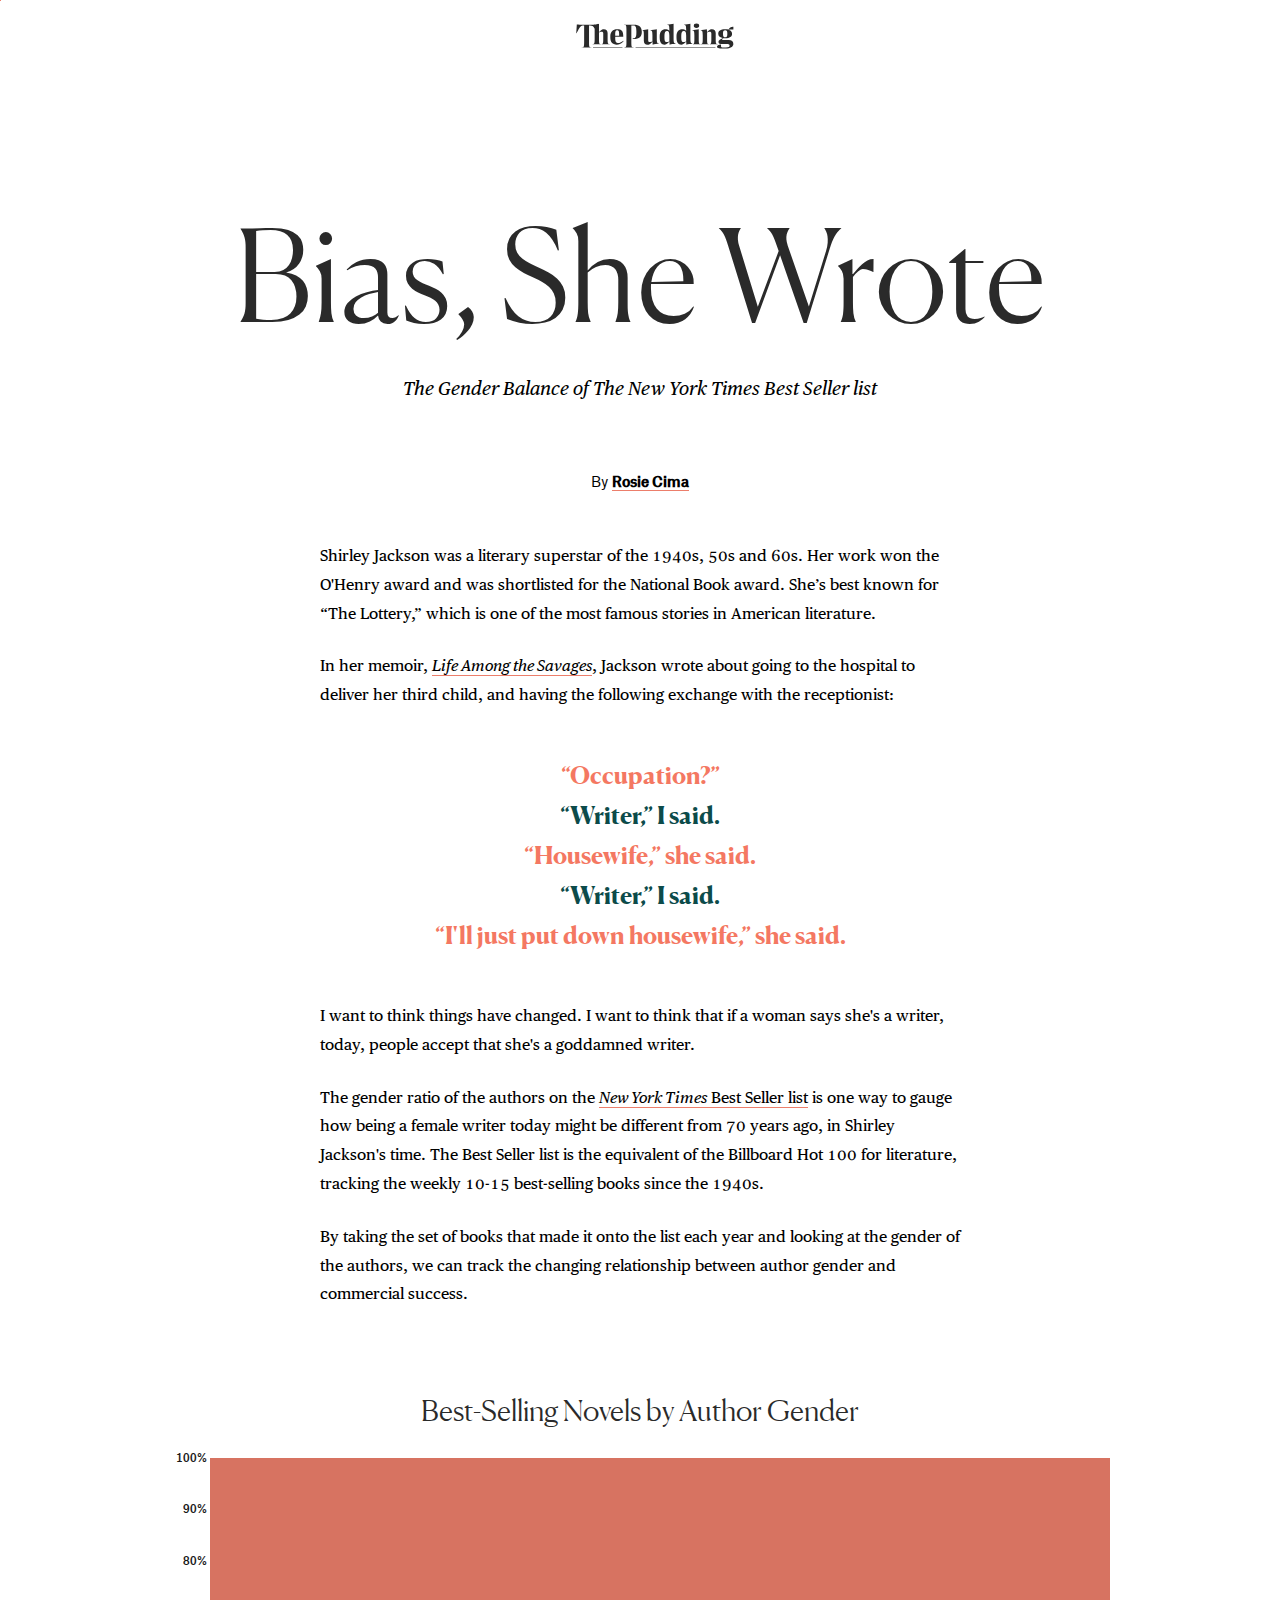
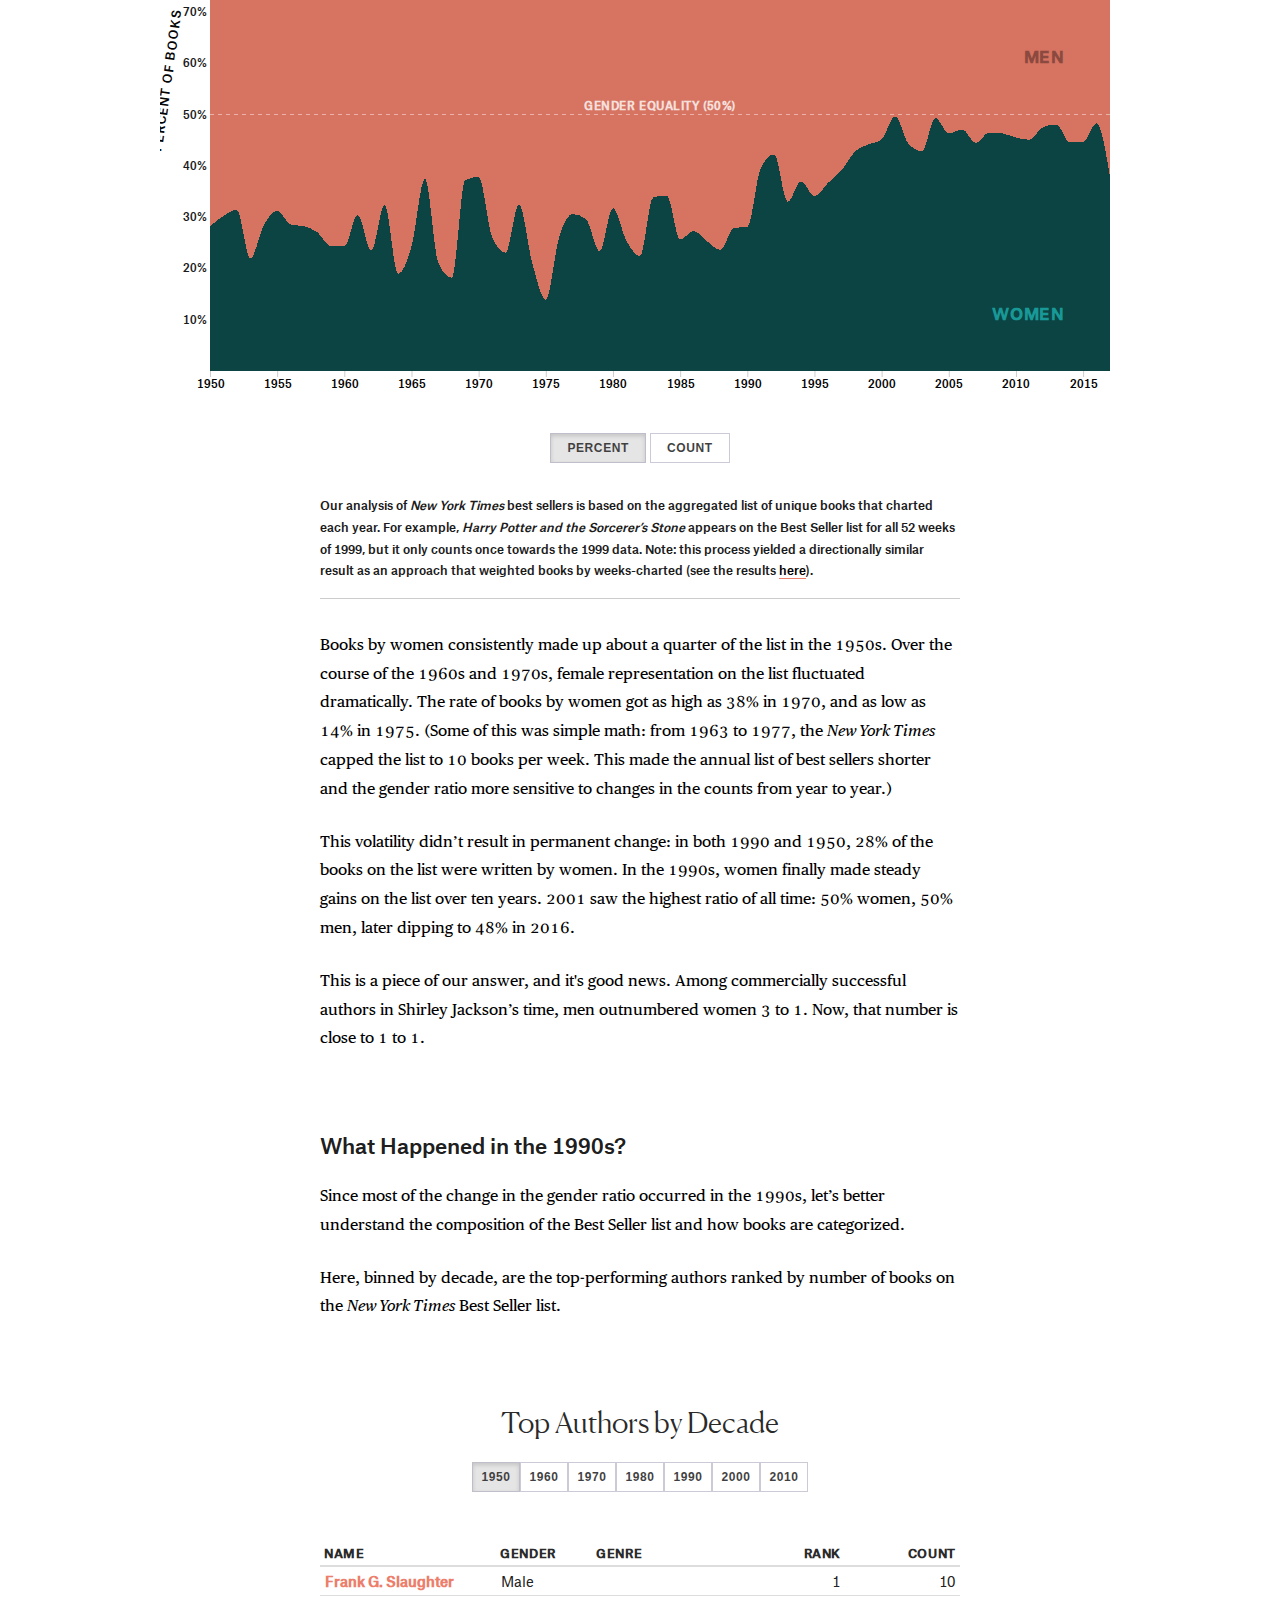
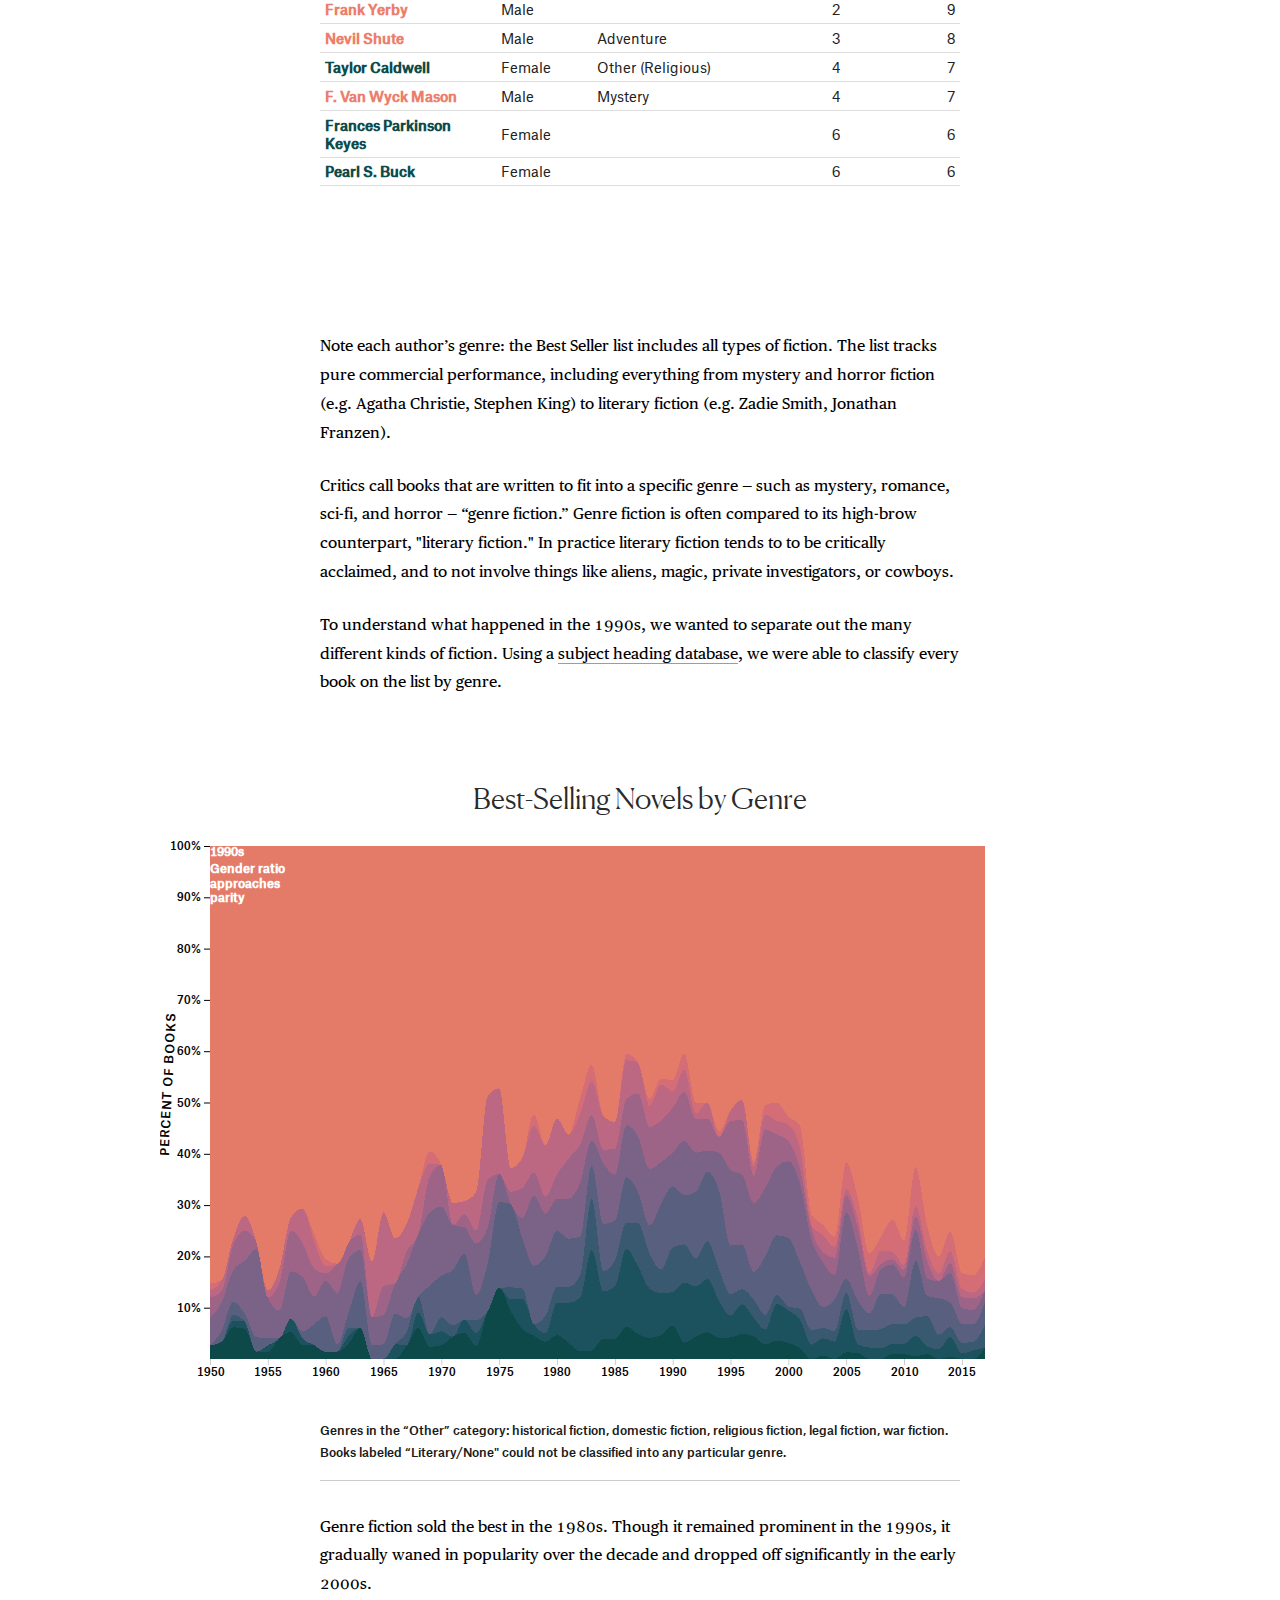
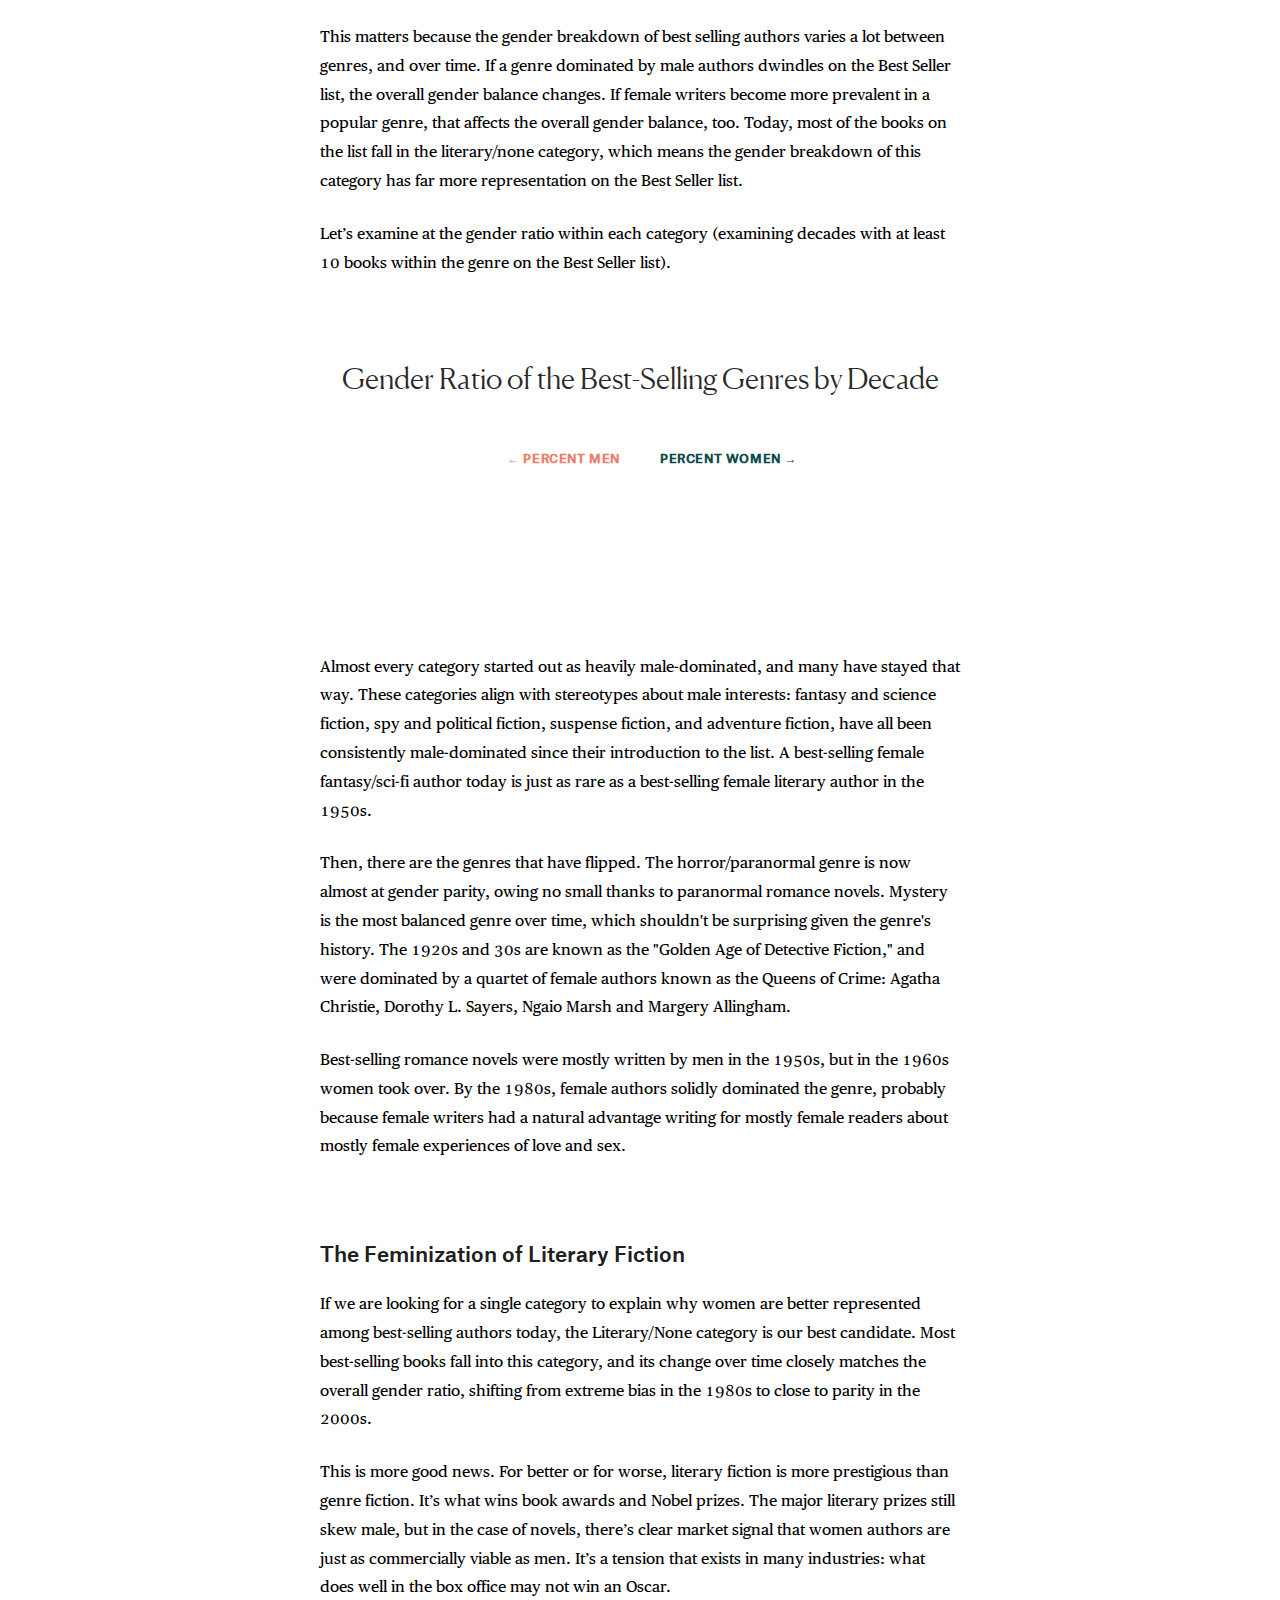
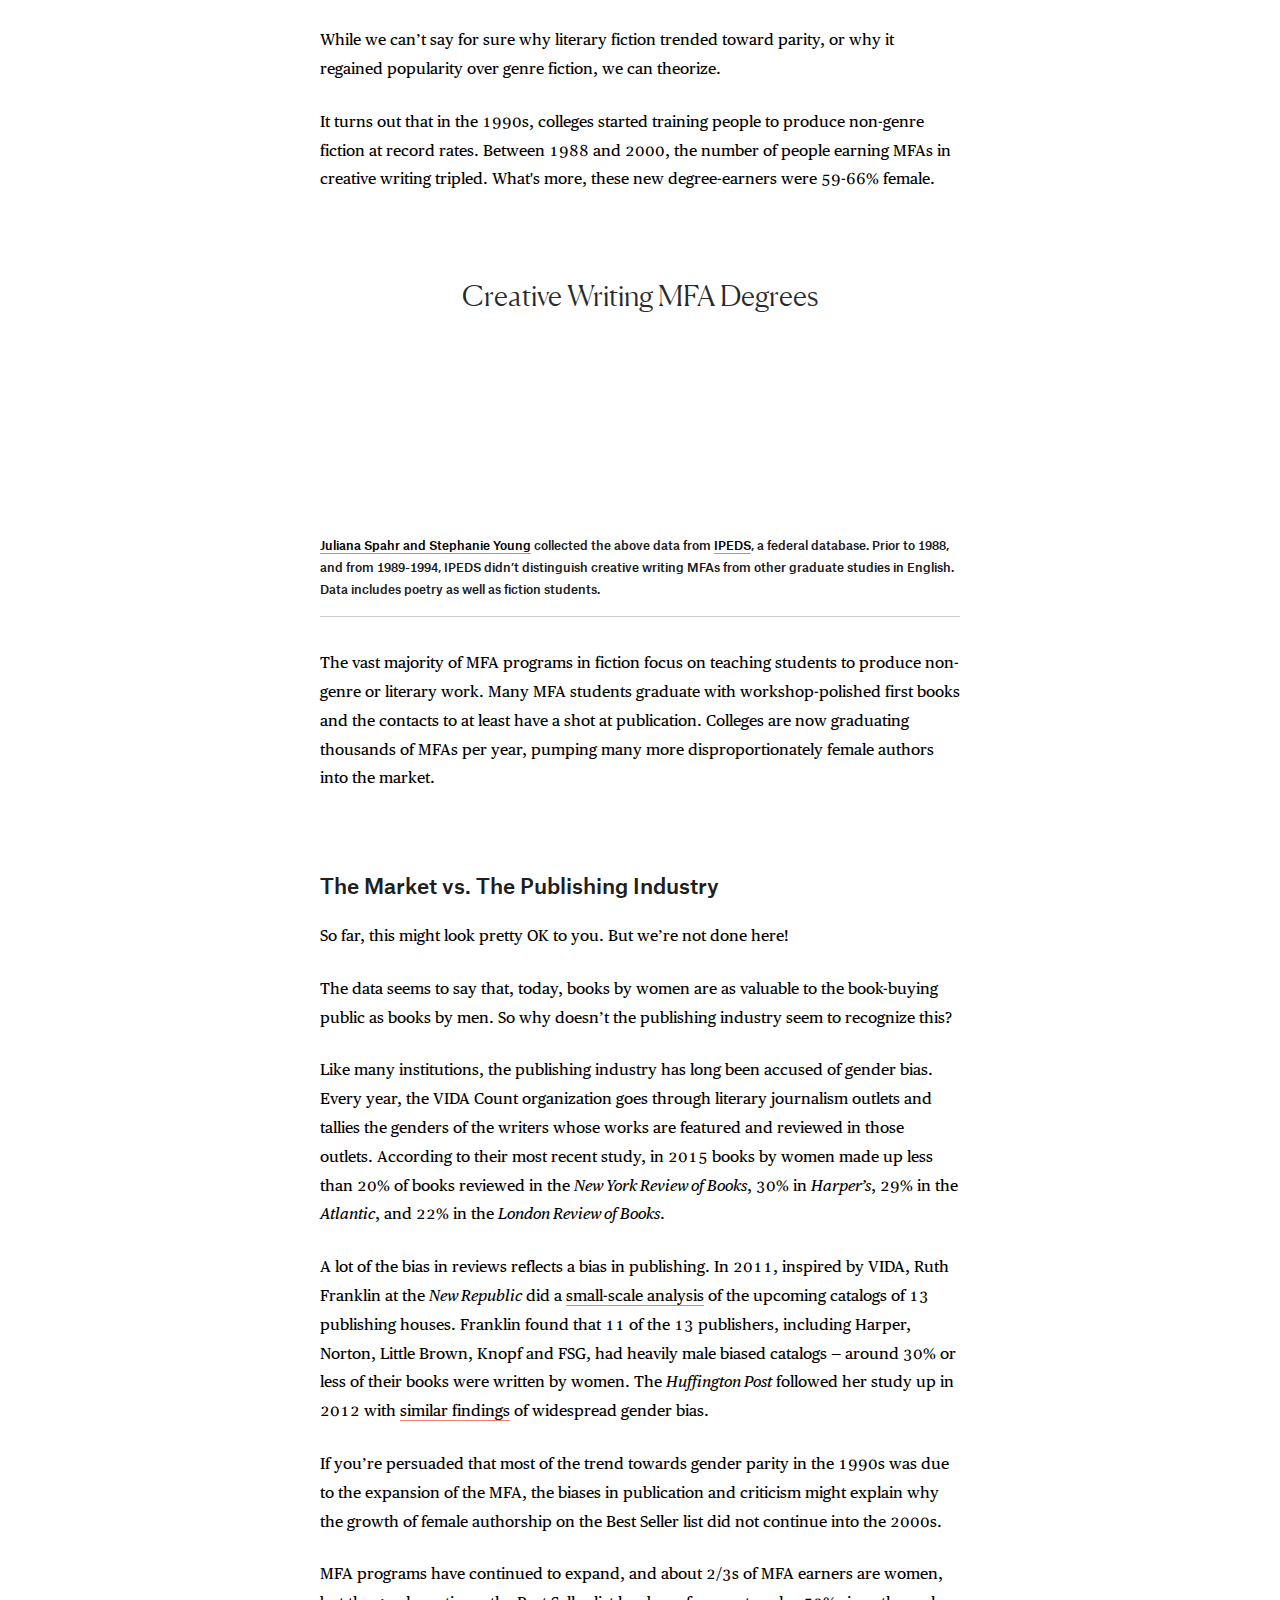
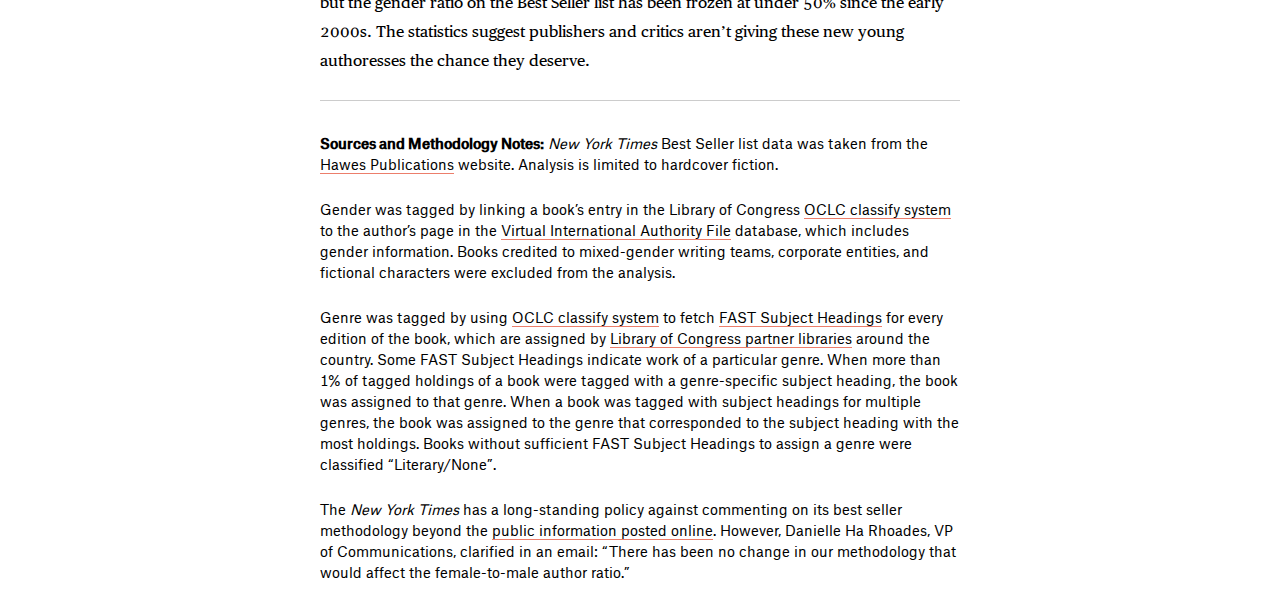
==== commit 0f7eb9b7: "remove vida link" ====
--- a/index.html
+++ b/index.html
@@ -409,8 +409,7 @@
 			<p>The data seems to say that, today, books by women are as valuable to the book-buying public as books by men. So
 				why doesn’t the publishing industry seem to recognize this?</p>
 
-			<p>Like many institutions, the publishing industry has long been accused of gender bias. Every year, the <a
-					target='_blank' href="http://www.vidaweb.org/">VIDA Count</a> organization goes through literary journalism
+			<p>Like many institutions, the publishing industry has long been accused of gender bias. Every year, the VIDA Count organization goes through literary journalism
 				outlets and tallies the genders of the writers whose works are featured and reviewed in those outlets. According
 				to their most recent study, in 2015 books by women made up less than 20% of books reviewed in the <em>New York
 					Review of Books</em>, 30% in <em>Harper’s</em>, 29% in the <em>Atlantic</em>, and 22% in the <em>London Review
